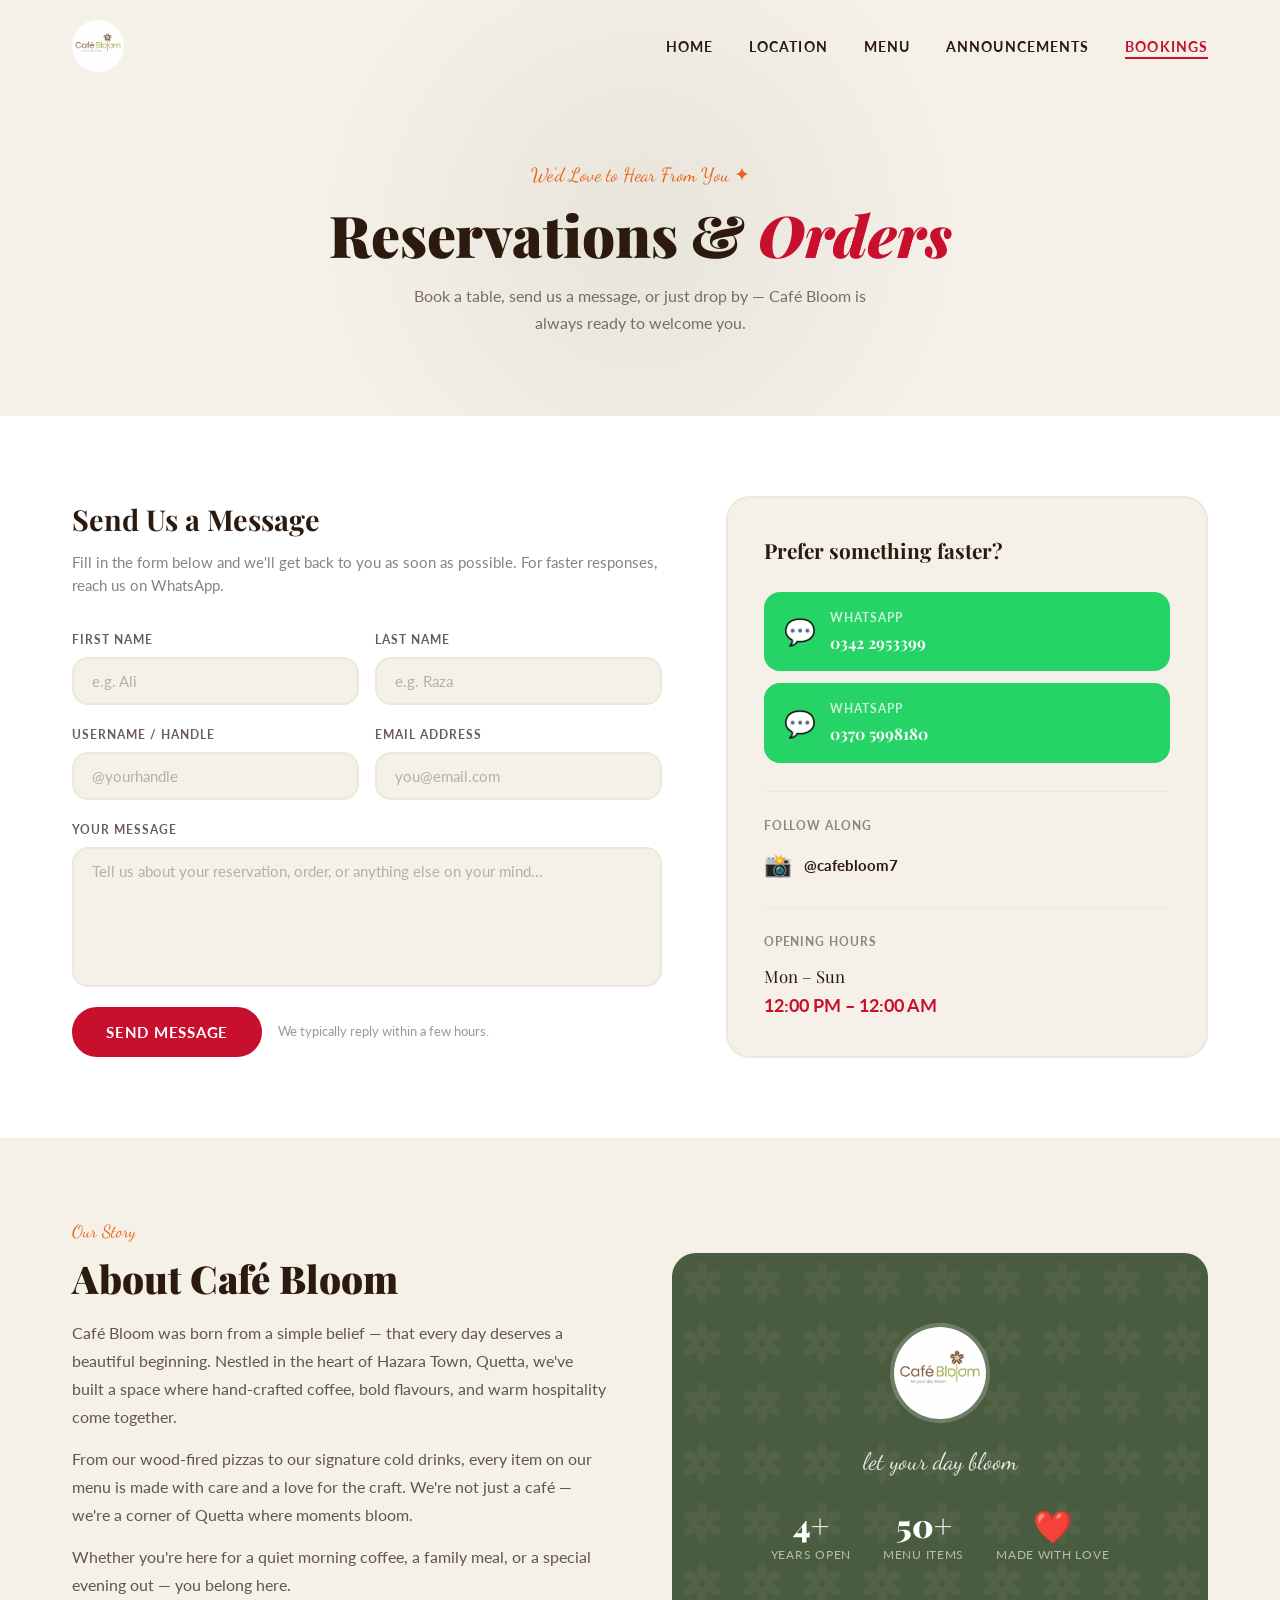
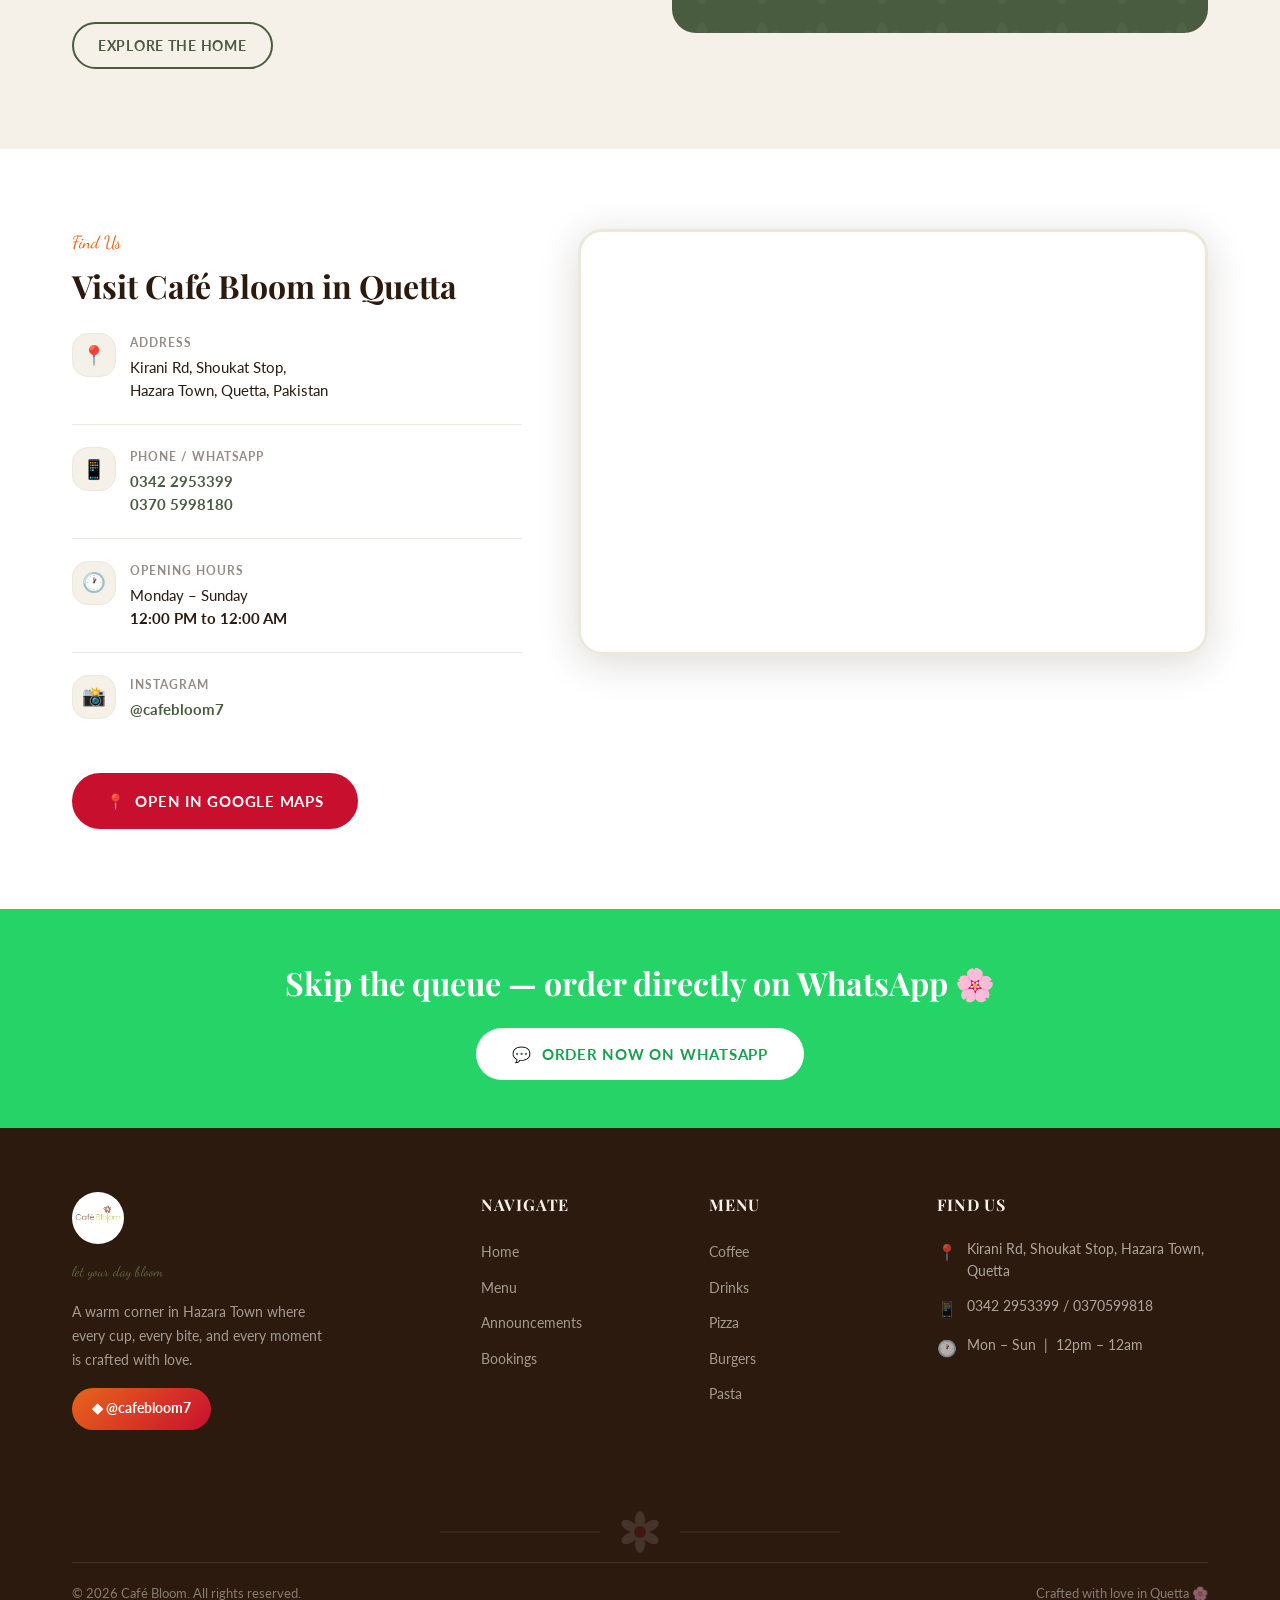
==== contact.html @ 90b42db0 "Personalize Hero SVG, text and add logo." ====
<!DOCTYPE html>
<html lang="en">
<head>
  <meta charset="UTF-8" />
  <meta name="viewport" content="width=device-width, initial-scale=1.0" />
  <title>Contact & Bookings — Café Bloom</title>
  <meta name="description" content="Reserve a table, place an order, or find us in Hazara Town, Quetta. Contact Café Bloom on WhatsApp or visit us on Kirani Road." />
  <link rel="preconnect" href="https://fonts.googleapis.com" />
  <link rel="preconnect" href="https://fonts.gstatic.com" crossorigin />
  <link href="https://fonts.googleapis.com/css2?family=Playfair+Display:ital,wght@0,400;0,600;0,700;0,900;1,400;1,600&family=Lato:wght@300;400;700&family=Dancing+Script:wght@500;600;700&display=swap" rel="stylesheet" />
  <link rel="stylesheet" href="assets/css/style.css" />
</head>
<body>

  <!-- ===== NAV ===== -->
  <nav class="nav nav--solid" role="navigation" aria-label="Main navigation">
    <div class="container">
      <div class="nav__inner">
        <a href="index.html" class="nav__logo" aria-label="Café Bloom Home">
          <img src="assets/images/logo.jpg" alt="Café Bloom logo" width="52" height="52" />
        </a>
        <ul class="nav__links" role="list">
          <li><a href="index.html">Home</a></li>
          <li><a href="contact.html#location">Location</a></li>
          <li><a href="menu.html">Menu</a></li>
          <li><a href="events.html">Announcements</a></li>
          <li><a href="contact.html" aria-current="page">Bookings</a></li>
        </ul>
        <button class="nav__hamburger" aria-label="Open mobile menu" aria-expanded="false">
          <span></span><span></span><span></span>
        </button>
      </div>
    </div>
  </nav>

  <!-- Mobile Nav -->
  <nav class="nav__mobile" aria-label="Mobile navigation">
    <a href="index.html">Home</a>
    <a href="contact.html#location">Location</a>
    <a href="menu.html">Menu</a>
    <a href="events.html">Announcements</a>
    <a href="contact.html" aria-current="page">Bookings</a>
  </nav>
  <div class="nav__overlay" role="presentation"></div>

  <main>

    <!-- ===== HERO ===== -->
    <section class="contact-hero" aria-label="Contact page hero">
      <div class="container">
        <div class="contact-hero__inner">
          <p class="contact-hero__tag">We'd Love to Hear From You ✦</p>
          <h1 class="contact-hero__title">
            Reservations &amp; <em>Orders</em>
          </h1>
          <p class="contact-hero__subtitle">
            Book a table, send us a message, or just drop by — Café Bloom is always ready to welcome you.
          </p>
        </div>
      </div>
    </section>

    <!-- ===== FORM + SIDE INFO ===== -->
    <section class="contact-body" aria-labelledby="form-heading">
      <div class="container">
        <div class="contact-body__grid">

          <!-- FORM BLOCK -->
          <div class="contact-form-block">
            <h2 class="contact-form-block__heading" id="form-heading">Send Us a Message</h2>
            <p class="contact-form-block__sub">Fill in the form below and we'll get back to you as soon as possible. For faster responses, reach us on WhatsApp.</p>

            <form class="contact-form" id="contactForm" novalidate>
              <div class="form-row">
                <div class="form-group">
                  <label for="firstName">First Name</label>
                  <input
                    type="text"
                    id="firstName"
                    name="firstName"
                    placeholder="e.g. Ali"
                    autocomplete="given-name"
                    required
                  />
                </div>
                <div class="form-group">
                  <label for="lastName">Last Name</label>
                  <input
                    type="text"
                    id="lastName"
                    name="lastName"
                    placeholder="e.g. Raza"
                    autocomplete="family-name"
                    required
                  />
                </div>
              </div>

              <div class="form-row">
                <div class="form-group">
                  <label for="username">Username / Handle</label>
                  <input
                    type="text"
                    id="username"
                    name="username"
                    placeholder="@yourhandle"
                    autocomplete="username"
                  />
                </div>
                <div class="form-group">
                  <label for="email">Email Address</label>
                  <input
                    type="email"
                    id="email"
                    name="email"
                    placeholder="you@email.com"
                    autocomplete="email"
                    required
                  />
                </div>
              </div>

              <div class="form-group">
                <label for="message">Your Message</label>
                <textarea
                  id="message"
                  name="message"
                  placeholder="Tell us about your reservation, order, or anything else on your mind..."
                  required
                ></textarea>
              </div>

              <div class="form-submit">
                <button type="submit" class="btn-primary" id="submitBtn">
                  Send Message
                </button>
                <p class="form-note">We typically reply within a few hours.</p>
              </div>

              <div class="form-success" id="formSuccess" role="alert">
                🌸 &nbsp;Thank you! Your message has been sent. We'll be in touch soon.
              </div>
            </form>
          </div>

          <!-- SIDE QUICK INFO -->
          <aside aria-label="Quick contact information">
            <div style="background: var(--color-cream); border-radius: var(--radius-lg); padding: 36px; border: 2px solid var(--color-cream-dark);">

              <h3 style="font-family: var(--font-display); font-size: 1.3rem; font-weight: 700; color: var(--color-brown); margin-bottom: 24px;">Prefer something faster?</h3>

              <a href="https://wa.me/923422953399"
                 target="_blank" rel="noopener"
                 style="display: flex; align-items: center; gap: 14px; background: #25D366; border-radius: var(--radius-md); padding: 16px 20px; margin-bottom: 12px; transition: var(--transition); text-decoration: none;">
                <span style="font-size: 1.6rem;">💬</span>
                <div>
                  <p style="font-weight: 700; font-size: 0.78rem; letter-spacing: 0.08em; text-transform: uppercase; color: rgba(255,255,255,0.75); margin-bottom: 2px;">WhatsApp</p>
                  <p style="font-family: var(--font-display); font-size: 1rem; font-weight: 700; color: #fff;">0342 2953399</p>
                </div>
              </a>

              <a href="https://wa.me/923705998180"
                 target="_blank" rel="noopener"
                 style="display: flex; align-items: center; gap: 14px; background: #25D366; border-radius: var(--radius-md); padding: 16px 20px; margin-bottom: 28px; transition: var(--transition); text-decoration: none;">
                <span style="font-size: 1.6rem;">💬</span>
                <div>
                  <p style="font-weight: 700; font-size: 0.78rem; letter-spacing: 0.08em; text-transform: uppercase; color: rgba(255,255,255,0.75); margin-bottom: 2px;">WhatsApp</p>
                  <p style="font-family: var(--font-display); font-size: 1rem; font-weight: 700; color: #fff;">0370 5998180</p>
                </div>
              </a>

              <div style="border-top: 1px solid var(--color-cream-dark); padding-top: 24px;">
                <p style="font-weight: 700; font-size: 0.75rem; letter-spacing: 0.08em; text-transform: uppercase; color: var(--color-brown); opacity: 0.5; margin-bottom: 12px;">Follow Along</p>
                <a href="https://www.instagram.com/cafebloom7" target="_blank" rel="noopener"
                   style="display: flex; align-items: center; gap: 12px; color: var(--color-brown); font-weight: 700; font-size: 0.95rem;">
                  <span style="font-size: 1.4rem;">📸</span>
                  @cafebloom7
                </a>
              </div>

              <div style="border-top: 1px solid var(--color-cream-dark); padding-top: 24px; margin-top: 24px;">
                <p style="font-weight: 700; font-size: 0.75rem; letter-spacing: 0.08em; text-transform: uppercase; color: var(--color-brown); opacity: 0.5; margin-bottom: 12px;">Opening Hours</p>
                <p style="font-family: var(--font-display); font-size: 1.05rem; color: var(--color-brown);">Mon – Sun</p>
                <p style="font-size: 1.1rem; font-weight: 700; color: var(--color-primary); margin-top: 2px;">12:00 PM – 12:00 AM</p>
              </div>

            </div>
          </aside>

        </div>
      </div>
    </section>

    <!-- ===== ABOUT SECTION ===== -->
    <section class="contact-about" aria-labelledby="about-heading">
      <div class="container">
        <div class="contact-about__inner">

          <div class="contact-about__text-block">
            <span class="contact-about__tag">Our Story</span>
            <h2 class="contact-about__title" id="about-heading">About Café Bloom</h2>
            <p class="contact-about__text">
              Café Bloom was born from a simple belief — that every day deserves a beautiful beginning. Nestled in the heart of Hazara Town, Quetta, we've built a space where hand-crafted coffee, bold flavours, and warm hospitality come together.
            </p>
            <p class="contact-about__text">
              From our wood-fired pizzas to our signature cold drinks, every item on our menu is made with care and a love for the craft. We're not just a café — we're a corner of Quetta where moments bloom.
            </p>
            <p class="contact-about__text">
              Whether you're here for a quiet morning coffee, a family meal, or a special evening out — you belong here.
            </p>
            <a href="index.html" class="btn-outline-green" style="margin-top: 8px;">Explore the Home</a>
          </div>

          <div class="contact-about__visual" aria-hidden="true">
            <img
              src="assets/images/logo.jpg"
              alt=""
              class="contact-about__visual-logo"
              loading="lazy"
            />
            <p class="contact-about__visual-tagline">let your day bloom</p>
            <div class="contact-about__stats">
              <div class="contact-about__stat">
                <p class="contact-about__stat-num">4+</p>
                <p class="contact-about__stat-label">Years Open</p>
              </div>
              <div class="contact-about__stat">
                <p class="contact-about__stat-num">50+</p>
                <p class="contact-about__stat-label">Menu Items</p>
              </div>
              <div class="contact-about__stat">
                <p class="contact-about__stat-num">❤️</p>
                <p class="contact-about__stat-label">Made With Love</p>
              </div>
            </div>
          </div>

        </div>
      </div>
    </section>

    <!-- ===== LOCATION SECTION ===== -->
    <section class="contact-location" id="location" aria-labelledby="location-heading">
      <div class="container">
        <div class="contact-location__inner">

          <div class="location-info">
            <span class="location-info__tag">Find Us</span>
            <h2 class="location-info__title" id="location-heading">Visit Café Bloom in Quetta</h2>

            <div class="location-detail">
              <div class="location-detail__icon" aria-hidden="true">📍</div>
              <div>
                <p class="location-detail__label">Address</p>
                <p class="location-detail__value">Kirani Rd, Shoukat Stop,<br />Hazara Town, Quetta, Pakistan</p>
              </div>
            </div>

            <div class="location-detail">
              <div class="location-detail__icon" aria-hidden="true">📱</div>
              <div>
                <p class="location-detail__label">Phone / WhatsApp</p>
                <p class="location-detail__value">
                  <a href="https://wa.me/923422953399">0342 2953399</a><br />
                  <a href="https://wa.me/923705998180">0370 5998180</a>
                </p>
              </div>
            </div>

            <div class="location-detail">
              <div class="location-detail__icon" aria-hidden="true">🕐</div>
              <div>
                <p class="location-detail__label">Opening Hours</p>
                <p class="location-detail__value">Monday – Sunday<br /><strong>12:00 PM to 12:00 AM</strong></p>
              </div>
            </div>

            <div class="location-detail">
              <div class="location-detail__icon" aria-hidden="true">📸</div>
              <div>
                <p class="location-detail__label">Instagram</p>
                <p class="location-detail__value">
                  <a href="https://www.instagram.com/cafebloom7" target="_blank" rel="noopener">@cafebloom7</a>
                </p>
              </div>
            </div>

            <a href="https://maps.app.goo.gl/Kwg6D73yTNgVVbVa8" target="_blank" rel="noopener" class="btn-primary" style="margin-top: 8px; width: fit-content;">
              📍 &nbsp;Open in Google Maps
            </a>
          </div>

          <!-- MAP EMBED -->
          <div class="location-map">
            <iframe
              src="https://www.google.com/maps/embed?pb=!1m18!1m12!1m3!1d3375.0!2d67.0!3d30.18!2m3!1f0!2f0!3f0!3m2!1i1024!2i768!4f13.1!3m3!1m2!1s0x0%3A0x0!2zMzDCsDEwJzQ4LjAiTiA2N8KwMDAnMDAuMCJF!5e0!3m2!1sen!2spk!4v1700000000000!5m2!1sen!2spk"
              width="100%"
              height="420"
              style="border:0;"
              allowfullscreen=""
              loading="lazy"
              referrerpolicy="no-referrer-when-downgrade"
              title="Café Bloom location on Google Maps"
            ></iframe>
          </div>

        </div>
      </div>
    </section>

    <!-- ===== WHATSAPP STRIP ===== -->
    <section class="whatsapp-strip" aria-label="Order on WhatsApp">
      <div class="container">
        <p class="whatsapp-strip__text">Skip the queue — order directly on WhatsApp 🌸</p>
        <a href="https://wa.me/923422953399" class="btn-whatsapp" target="_blank" rel="noopener">
          <span>💬</span> Order Now on WhatsApp
        </a>
      </div>
    </section>

  </main>

  <!-- ===== FOOTER ===== -->
  <footer class="footer" role="contentinfo">
    <div class="container">
      <div class="footer__inner">
        <div class="footer__brand">
          <img src="assets/images/logo.jpg" alt="Café Bloom logo" width="52" height="52" loading="lazy" />
          <p class="footer__tagline">let your day bloom</p>
          <p>A warm corner in Hazara Town where every cup, every bite, and every moment is crafted with love.</p>
          <a href="https://www.instagram.com/cafebloom7" class="footer__instagram" target="_blank" rel="noopener">&#9670; @cafebloom7</a>
        </div>
        <div class="footer__nav">
          <h3 class="footer__heading">Navigate</h3>
          <ul class="footer__links" role="list">
            <li><a href="index.html">Home</a></li>
            <li><a href="menu.html">Menu</a></li>
            <li><a href="events.html">Announcements</a></li>
            <li><a href="contact.html">Bookings</a></li>
          </ul>
        </div>
        <div class="footer__menu-links">
          <h3 class="footer__heading">Menu</h3>
          <ul class="footer__links" role="list">
            <li><a href="menu.html">Coffee</a></li>
            <li><a href="menu.html">Drinks</a></li>
            <li><a href="menu.html">Pizza</a></li>
            <li><a href="menu.html">Burgers</a></li>
            <li><a href="menu.html">Pasta</a></li>
          </ul>
        </div>
        <div class="footer__contact-info">
          <h3 class="footer__heading">Find Us</h3>
          <div class="footer__contact-item">
            <span class="footer__contact-icon">📍</span>
            <span>Kirani Rd, Shoukat Stop, Hazara Town, Quetta</span>
          </div>
          <div class="footer__contact-item">
            <span class="footer__contact-icon">📱</span>
            <span>0342 2953399 / 0370599818</span>
          </div>
          <div class="footer__contact-item">
            <span class="footer__contact-icon">🕐</span>
            <span>Mon – Sun &nbsp;|&nbsp; 12pm – 12am</span>
          </div>
        </div>
      </div>
      <div class="footer__floral" aria-hidden="true">
        <svg width="400" height="60" viewBox="0 0 400 60" fill="none" xmlns="http://www.w3.org/2000/svg">
          <line x1="0" y1="30" x2="160" y2="30" stroke="#F5F0E8" stroke-width="1"/>
          <g transform="translate(200, 30)">
            <ellipse cx="0" cy="-12" rx="5" ry="9" fill="#F5F0E8"/>
            <ellipse cx="0" cy="-12" rx="5" ry="9" fill="#F5F0E8" transform="rotate(60)"/>
            <ellipse cx="0" cy="-12" rx="5" ry="9" fill="#F5F0E8" transform="rotate(120)"/>
            <ellipse cx="0" cy="-12" rx="5" ry="9" fill="#F5F0E8" transform="rotate(180)"/>
            <ellipse cx="0" cy="-12" rx="5" ry="9" fill="#F5F0E8" transform="rotate(240)"/>
            <ellipse cx="0" cy="-12" rx="5" ry="9" fill="#F5F0E8" transform="rotate(300)"/>
            <circle cx="0" cy="0" r="6" fill="#C8102E"/>
          </g>
          <line x1="240" y1="30" x2="400" y2="30" stroke="#F5F0E8" stroke-width="1"/>
        </svg>
      </div>
      <div class="footer__bottom">
        <p class="footer__copyright">© 2026 Café Bloom. All rights reserved.</p>
        <p class="footer__copyright">Crafted with love in Quetta 🌸</p>
      </div>
    </div>
  </footer>

  <script src="assets/js/main.js" defer></script>

  <!-- ===== CONTACT FORM JS ===== -->
  <script defer>
  (function() {
    'use strict';

    const form = document.getElementById('contactForm');
    const successMsg = document.getElementById('formSuccess');
    const submitBtn = document.getElementById('submitBtn');

    if (!form) return;

    form.addEventListener('submit', (e) => {
      e.preventDefault();

      const firstName = form.firstName.value.trim();
      const email = form.email.value.trim();
      const message = form.message.value.trim();

      if (!firstName || !email || !message) {
        // Simple inline validation — highlight empty required fields
        [form.firstName, form.email, form.message].forEach(field => {
          if (!field.value.trim()) {
            field.style.borderColor = 'var(--color-primary)';
            field.addEventListener('input', () => {
              field.style.borderColor = '';
            }, { once: true });
          }
        });
        return;
      }

      // Simulate send — show success state
      submitBtn.textContent = 'Sending…';
      submitBtn.disabled = true;
      submitBtn.style.opacity = '0.7';

      setTimeout(() => {
        form.reset();
        successMsg.style.display = 'block';
        submitBtn.textContent = 'Send Message';
        submitBtn.disabled = false;
        submitBtn.style.opacity = '';
        successMsg.scrollIntoView({ behavior: 'smooth', block: 'nearest' });
      }, 1200);
    });
  })();
  </script>

</body>
</html>
---- assets/css/style.css ----
/* ===== GOOGLE FONTS ===== */
@import url('https://fonts.googleapis.com/css2?family=Playfair+Display:ital,wght@0,400;0,600;0,700;0,900;1,400;1,600&family=Lato:wght@300;400;700&family=Dancing+Script:wght@500;600;700&display=swap');

/* ===== CSS CUSTOM PROPERTIES ===== */
:root {
  --color-primary: #C8102E;
  --color-cream: #F5F0E8;
  --color-green: #4A5C3F;
  --color-orange: #E8651A;
  --color-brown: #2C1A0E;
  --color-white: #FFFFFF;
  --color-green-light: #7A9B5F;
  --color-cream-dark: #EDE8DC;

  --font-display: 'Playfair Display', Georgia, serif;
  --font-body: 'Lato', sans-serif;
  --font-accent: 'Dancing Script', cursive;

  --radius-sm: 8px;
  --radius-md: 16px;
  --radius-lg: 24px;
  --radius-pill: 999px;
  --spacing-section: 80px;
  --spacing-container: 1200px;

  --shadow-sm: 0 2px 8px rgba(44, 26, 14, 0.08);
  --shadow-md: 0 4px 20px rgba(44, 26, 14, 0.12);
  --shadow-lg: 0 8px 40px rgba(44, 26, 14, 0.16);
  --transition: all 0.3s ease;
}

/* ===== RESET & BASE ===== */
*, *::before, *::after {
  box-sizing: border-box;
  margin: 0;
  padding: 0;
}

html {
  scroll-behavior: smooth;
}

body {
  font-family: var(--font-body);
  color: var(--color-brown);
  background-color: var(--color-cream);
  line-height: 1.6;
  overflow-x: hidden;
}

img {
  max-width: 100%;
  display: block;
}

a {
  text-decoration: none;
  color: inherit;
  transition: var(--transition);
}

ul {
  list-style: none;
}

button {
  cursor: pointer;
  border: none;
  background: none;
  font-family: var(--font-body);
  transition: var(--transition);
}

/* ===== IMAGES ===== */
.img-bloom {
  height: auto;
  width: 25vw;
}

/* ===== CONTAINER ===== */
.container {
  max-width: var(--spacing-container);
  margin: 0 auto;
  padding: 0 32px;
}

/* ===== BUTTONS ===== */
.btn-primary {
  display: inline-flex;
  align-items: center;
  gap: 8px;
  background-color: var(--color-primary);
  color: var(--color-white);
  font-family: var(--font-body);
  font-weight: 700;
  font-size: 0.95rem;
  letter-spacing: 0.05em;
  text-transform: uppercase;
  padding: 14px 32px;
  border-radius: var(--radius-pill);
  border: 2px solid var(--color-primary);
  transition: var(--transition);
}

.btn-primary:hover {
  background-color: transparent;
  color: var(--color-primary);
  transform: translateY(-2px);
  box-shadow: var(--shadow-md);
}

.btn-secondary {
  display: inline-flex;
  align-items: center;
  gap: 8px;
  background-color: transparent;
  color: var(--color-brown);
  font-family: var(--font-body);
  font-weight: 700;
  font-size: 0.95rem;
  letter-spacing: 0.05em;
  text-transform: uppercase;
  padding: 14px 32px;
  border-radius: var(--radius-pill);
  border: 2px solid var(--color-brown);
  transition: var(--transition);
}

.btn-secondary:hover {
  background-color: var(--color-brown);
  color: var(--color-cream);
  transform: translateY(-2px);
  box-shadow: var(--shadow-md);
}

.btn-outline-green {
  display: inline-flex;
  align-items: center;
  gap: 8px;
  background-color: transparent;
  color: var(--color-green);
  font-family: var(--font-body);
  font-weight: 700;
  font-size: 0.9rem;
  letter-spacing: 0.05em;
  text-transform: uppercase;
  padding: 10px 24px;
  border-radius: var(--radius-pill);
  border: 2px solid var(--color-green);
  transition: var(--transition);
}

.btn-outline-green:hover {
  background-color: var(--color-green);
  color: var(--color-white);
  transform: translateY(-2px);
}

/* ===== SECTION DIVIDER ===== */
.section-divider {
  display: flex;
  align-items: center;
  justify-content: center;
  padding: 16px 0;
  gap: 16px;
  opacity: 0.4;
}

.section-divider::before,
.section-divider::after {
  content: '';
  flex: 1;
  height: 1px;
  background: var(--color-brown);
}

/* ===== NAV ===== */
.nav {
  position: fixed;
  top: 0;
  left: 0;
  right: 0;
  z-index: 1000;
  padding: 20px 0;
  transition: var(--transition);
}

.nav.nav--transparent {
  background: transparent;
}

.nav.nav--solid {
  background: var(--color-cream);
  box-shadow: var(--shadow-sm);
  padding: 14px 0;
}

.nav__inner {
  display: flex;
  align-items: center;
  justify-content: space-between;
}

.nav__logo {
  display: flex;
  align-items: center;
  gap: 10px;
}

.nav__logo img {
  height: 52px;
  width: auto;
  border-radius: 50%;
  object-fit: cover;
}

.nav__links {
  display: flex;
  align-items: center;
  gap: 36px;
}

.nav__links a {
  font-family: var(--font-body);
  font-weight: 700;
  font-size: 0.85rem;
  letter-spacing: 0.08em;
  text-transform: uppercase;
  color: var(--color-brown);
  position: relative;
  padding-bottom: 4px;
}

.nav__links a::after {
  content: '';
  position: absolute;
  bottom: 0;
  left: 0;
  width: 0;
  height: 2px;
  background: var(--color-primary);
  transition: var(--transition);
}

.nav__links a:hover::after,
.nav__links a[aria-current="page"]::after {
  width: 100%;
}

.nav__links a[aria-current="page"] {
  color: var(--color-primary);
}

.nav__hamburger {
  display: none;
  flex-direction: column;
  gap: 5px;
  width: 28px;
  cursor: pointer;
}

.nav__hamburger span {
  display: block;
  height: 2px;
  background: var(--color-brown);
  border-radius: 2px;
  transition: var(--transition);
}

/* ===== MOBILE NAV ===== */
.nav__mobile {
  display: none;
  position: fixed;
  top: 0;
  right: -100%;
  width: 280px;
  height: 100vh;
  background: var(--color-cream);
  z-index: 999;
  padding: 100px 40px 40px;
  box-shadow: var(--shadow-lg);
  transition: right 0.4s ease;
  flex-direction: column;
  gap: 32px;
}

.nav__mobile.open {
  right: 0;
}

.nav__mobile a {
  font-family: var(--font-display);
  font-size: 1.4rem;
  color: var(--color-brown);
  border-bottom: 1px solid var(--color-cream-dark);
  padding-bottom: 16px;
}

.nav__mobile a:hover {
  color: var(--color-primary);
}

.nav__overlay {
  display: none;
  position: fixed;
  inset: 0;
  background: rgba(44, 26, 14, 0.5);
  z-index: 998;
  opacity: 0;
  transition: opacity 0.3s ease;
}

.nav__overlay.open {
  opacity: 1;
}

/* ===== HERO ===== */
.hero {
  min-height: 100vh;
  background-color: var(--color-cream);
  display: flex;
  align-items: center;
  padding-top: 90px;
  position: relative;
  overflow: hidden;
}

.hero::before {
  content: '';
  position: absolute;
  top: -100px;
  right: -100px;
  width: 600px;
  height: 600px;
  border-radius: 50%;
  background: radial-gradient(circle, rgba(122, 155, 95, 0.12) 0%, transparent 70%);
  pointer-events: none;
}

.hero__inner {
  display: grid;
  grid-template-columns: 1fr 1fr;
  align-items: center;
  gap: 60px;
  padding: var(--spacing-section) 0;
}

.hero__label {
  font-family: var(--font-accent);
  font-size: 1.2rem;
  color: var(--color-green);
  margin-bottom: 12px;
  opacity: 0.85;
}

.hero__title {
  /* font-family: var(--font-display);
  font-size: clamp(3rem, 5vw, 5rem);
  font-weight: 100;
  line-height: 1.05;
  color: var(--color-brown); */
  text-align: center;
}

.hero__subtitle {
  font-family: var(--font-body);
  font-size: 1.05rem;
  color: var(--color-brown);
  opacity: 0.75;
  line-height: 1.7;
  margin-bottom: 36px;
  max-width: 440px;
}

.hero__ctas {
  display: flex;
  gap: 16px;
  flex-wrap: wrap;
}

.hero__illustration {
  position: relative;
  display: flex;
  align-items: center;
  justify-content: center;
}

.hero__illustration svg {
  width: 100%;
  max-width: 520px;
  height: auto;
  filter: drop-shadow(0 20px 40px rgba(44, 26, 14, 0.1));
  animation: float 6s ease-in-out infinite;
}

@keyframes float {
  0%, 100% { transform: translateY(0px); }
  50% { transform: translateY(-16px); }
}

/* ===== CATEGORIES SECTION ===== */
.categories {
  padding: var(--spacing-section) 0;
  background: var(--color-white);
}

.section-header {
  text-align: center;
  margin-bottom: 52px;
}

.section-tag {
  display: inline-block;
  font-family: var(--font-accent);
  font-size: 1.1rem;
  color: var(--color-orange);
  margin-bottom: 8px;
}

.section-title {
  font-family: var(--font-display);
  font-size: clamp(1.8rem, 3vw, 2.6rem);
  font-weight: 700;
  color: var(--color-brown);
  line-height: 1.2;
}

.categories__grid {
  display: grid;
  grid-template-columns: repeat(3, 1fr);
  gap: 28px;
}

.category-card {
  background: var(--color-cream);
  border-radius: var(--radius-lg);
  padding: 36px 28px;
  text-align: center;
  border: 2px solid transparent;
  transition: var(--transition);
  cursor: pointer;
  position: relative;
  overflow: hidden;
}

.category-card::before {
  content: '';
  position: absolute;
  inset: 0;
  background: var(--color-green);
  opacity: 0;
  transition: var(--transition);
  border-radius: var(--radius-lg);
}

.category-card:hover {
  transform: translateY(-8px);
  box-shadow: var(--shadow-lg);
  border-color: var(--color-green);
}

.category-card:hover::before {
  opacity: 1;
}

.category-card:hover .category-card__title,
.category-card:hover .category-card__desc {
  color: var(--color-white);
}

.category-card > * {
  position: relative;
  z-index: 1;
}

.category-card__image {
  width: 100%;
  aspect-ratio: 4/3;
  background-color: var(--color-cream-dark);
  border-radius: var(--radius-md);
  margin-bottom: 20px;
  display: flex;
  align-items: center;
  justify-content: center;
  font-size: 3.5rem;
  transition: var(--transition);
}

.category-card__title {
  font-family: var(--font-display);
  font-size: 1.4rem;
  font-weight: 700;
  color: var(--color-brown);
  margin-bottom: 8px;
  transition: var(--transition);
}

.category-card__desc {
  font-family: var(--font-body);
  font-size: 0.9rem;
  color: var(--color-brown);
  opacity: 0.7;
  line-height: 1.5;
  transition: var(--transition);
}

/* ===== FEATURED SECTION ===== */
.featured {
  padding: var(--spacing-section) 0;
  background: var(--color-cream);
}

.featured__inner {
  display: grid;
  grid-template-columns: 1fr 2fr;
  gap: 60px;
  align-items: start;
}

.featured__left {
  position: sticky;
  top: 100px;
}

.featured__eyebrow {
  font-family: var(--font-accent);
  font-size: 1.1rem;
  color: var(--color-orange);
  margin-bottom: 12px;
}

.featured__title {
  font-family: var(--font-display);
  font-size: clamp(2rem, 3vw, 2.8rem);
  font-weight: 900;
  color: var(--color-brown);
  line-height: 1.15;
  margin-bottom: 20px;
}

.featured__subtitle {
  font-size: 0.95rem;
  color: var(--color-brown);
  opacity: 0.65;
  margin-bottom: 32px;
  line-height: 1.6;
}

.featured__cards {
  display: flex;
  flex-direction: column;
  gap: 20px;
}

.featured-card {
  background: var(--color-white);
  border-radius: var(--radius-md);
  overflow: hidden;
  display: grid;
  grid-template-columns: 120px 1fr;
  box-shadow: var(--shadow-sm);
  transition: var(--transition);
}

.featured-card:hover {
  transform: translateX(6px);
  box-shadow: var(--shadow-md);
}

.featured-card__image {
  background-color: var(--color-cream-dark);
  min-height: 120px;
  display: flex;
  align-items: center;
  justify-content: center;
  font-size: 2.5rem;
}

.featured-card__body {
  padding: 20px 24px;
}

.featured-card__badge {
  display: inline-block;
  background: var(--color-orange);
  color: var(--color-white);
  font-size: 0.7rem;
  font-weight: 700;
  letter-spacing: 0.08em;
  text-transform: uppercase;
  padding: 3px 10px;
  border-radius: var(--radius-pill);
  margin-bottom: 8px;
}

.featured-card__name {
  font-family: var(--font-display);
  font-size: 1.1rem;
  font-weight: 700;
  color: var(--color-brown);
  margin-bottom: 6px;
}

.featured-card__desc {
  font-size: 0.85rem;
  color: var(--color-brown);
  opacity: 0.65;
  margin-bottom: 10px;
}

.featured-card__price {
  font-family: var(--font-display);
  font-size: 1.15rem;
  font-weight: 700;
  color: var(--color-primary);
}

/* ===== ANNOUNCEMENTS SECTION ===== */
.announcements {
  padding: var(--spacing-section) 0;
  background: var(--color-green);
  position: relative;
  overflow: hidden;
}

.announcements::before {
  content: '';
  position: absolute;
  top: -80px;
  left: -80px;
  width: 400px;
  height: 400px;
  border-radius: 50%;
  background: rgba(255,255,255,0.04);
  pointer-events: none;
}

.announcements .section-title {
  color: var(--color-white);
}

.announcements .section-tag {
  color: rgba(255,255,255,0.65);
}

.announcements__grid {
  display: grid;
  grid-template-columns: repeat(2, 1fr);
  gap: 24px;
}

.announcement-card {
  background: rgba(255, 255, 255, 0.07);
  border: 1px solid rgba(255, 255, 255, 0.12);
  border-radius: var(--radius-lg);
  padding: 32px;
  transition: var(--transition);
  backdrop-filter: blur(4px);
}

.announcement-card:hover {
  background: rgba(255, 255, 255, 0.12);
  transform: translateY(-4px);
  box-shadow: 0 8px 32px rgba(0,0,0,0.2);
}

.announcement-card__badge {
  display: inline-block;
  background: var(--color-primary);
  color: var(--color-white);
  font-size: 0.7rem;
  font-weight: 700;
  letter-spacing: 0.1em;
  text-transform: uppercase;
  padding: 4px 12px;
  border-radius: var(--radius-pill);
  margin-bottom: 16px;
}

.announcement-card__title {
  font-family: var(--font-display);
  font-size: 1.25rem;
  font-weight: 700;
  color: var(--color-white);
  margin-bottom: 10px;
}

.announcement-card__text {
  font-size: 0.9rem;
  color: rgba(255, 255, 255, 0.72);
  line-height: 1.6;
  margin-bottom: 20px;
}

.btn-outline-white {
  display: inline-flex;
  align-items: center;
  gap: 8px;
  background: transparent;
  color: var(--color-white);
  font-weight: 700;
  font-size: 0.82rem;
  letter-spacing: 0.08em;
  text-transform: uppercase;
  padding: 9px 22px;
  border-radius: var(--radius-pill);
  border: 2px solid rgba(255,255,255,0.4);
  transition: var(--transition);
}

.btn-outline-white:hover {
  background: var(--color-white);
  color: var(--color-green);
  border-color: var(--color-white);
}

/* ===== TESTIMONIALS SECTION ===== */
.testimonials {
  padding: var(--spacing-section) 0;
  background: var(--color-cream);
}

.testimonials__carousel {
  position: relative;
  overflow: hidden;
}

.testimonials__track {
  display: flex;
  transition: transform 0.5s cubic-bezier(0.4, 0, 0.2, 1);
}

.testimonial-slide {
  min-width: 100%;
  padding: 0 80px;
  display: flex;
  justify-content: center;
}

.testimonial-card {
  background: var(--color-white);
  border-radius: var(--radius-lg);
  padding: 48px 52px;
  max-width: 760px;
  width: 100%;
  text-align: center;
  box-shadow: var(--shadow-md);
  position: relative;
}

.testimonial-card::before {
  content: '"';
  position: absolute;
  top: -20px;
  left: 40px;
  font-family: var(--font-display);
  font-size: 8rem;
  color: var(--color-primary);
  opacity: 0.12;
  line-height: 1;
}

.testimonial-card__avatar {
  width: 72px;
  height: 72px;
  border-radius: 50%;
  background: var(--color-green);
  margin: 0 auto 16px;
  display: flex;
  align-items: center;
  justify-content: center;
  font-family: var(--font-display);
  font-size: 1.6rem;
  font-weight: 700;
  color: var(--color-white);
  border: 3px solid var(--color-cream-dark);
}

.testimonial-card__name {
  font-family: var(--font-display);
  font-size: 1.1rem;
  font-weight: 700;
  color: var(--color-brown);
  margin-bottom: 6px;
}

.testimonial-card__stars {
  color: #F4C542;
  font-size: 1.1rem;
  margin-bottom: 16px;
  letter-spacing: 2px;
}

.testimonial-card__text {
  font-family: var(--font-display);
  font-style: italic;
  font-size: 1.05rem;
  color: var(--color-brown);
  opacity: 0.8;
  line-height: 1.7;
}

.testimonials__controls {
  display: flex;
  align-items: center;
  justify-content: center;
  gap: 20px;
  margin-top: 36px;
}

.testimonials__btn {
  width: 48px;
  height: 48px;
  border-radius: 50%;
  border: 2px solid var(--color-brown);
  background: transparent;
  color: var(--color-brown);
  font-size: 1.2rem;
  display: flex;
  align-items: center;
  justify-content: center;
  cursor: pointer;
  transition: var(--transition);
}

.testimonials__btn:hover {
  background: var(--color-brown);
  color: var(--color-cream);
}

.testimonials__dots {
  display: flex;
  gap: 8px;
}

.testimonials__dot {
  width: 8px;
  height: 8px;
  border-radius: 50%;
  background: var(--color-brown);
  opacity: 0.25;
  cursor: pointer;
  transition: var(--transition);
  border: none;
}

.testimonials__dot.active {
  opacity: 1;
  background: var(--color-primary);
  width: 24px;
  border-radius: var(--radius-pill);
}

/* ===== FOOTER ===== */
.footer {
  background: var(--color-brown);
  color: var(--color-cream);
  padding: 64px 0 0;
  position: relative;
  overflow: hidden;
}

.footer__inner {
  display: grid;
  grid-template-columns: 2fr 1fr 1fr 1.5fr;
  gap: 48px;
  padding-bottom: 48px;
}

.footer__brand img {
  height: 52px;
  width: auto;
  border-radius: 50%;
  object-fit: cover;
  margin-bottom: 16px;
  filter: brightness(1.1);
}

.footer__tagline {
  font-family: var(--font-accent);
  font-size: 1.2rem;
  color: var(--color-green-light);
  margin-bottom: 16px;
}

.footer__brand p {
  font-size: 0.88rem;
  opacity: 0.6;
  line-height: 1.7;
  max-width: 260px;
}

.footer__heading {
  font-family: var(--font-display);
  font-size: 1rem;
  font-weight: 700;
  color: var(--color-cream);
  margin-bottom: 20px;
  letter-spacing: 0.05em;
  text-transform: uppercase;
}

.footer__links {
  display: flex;
  flex-direction: column;
  gap: 10px;
}

.footer__links a {
  font-size: 0.88rem;
  color: rgba(245, 240, 232, 0.6);
  transition: var(--transition);
}

.footer__links a:hover {
  color: var(--color-cream);
  padding-left: 4px;
}

.footer__contact-item {
  display: flex;
  align-items: flex-start;
  gap: 10px;
  margin-bottom: 12px;
  font-size: 0.88rem;
  color: rgba(245, 240, 232, 0.65);
}

.footer__contact-icon {
  font-size: 1rem;
  flex-shrink: 0;
  margin-top: 1px;
}

.footer__instagram {
  display: inline-flex;
  align-items: center;
  gap: 8px;
  background: linear-gradient(135deg, #E8651A, #C8102E);
  color: white;
  font-weight: 700;
  font-size: 0.85rem;
  padding: 10px 20px;
  border-radius: var(--radius-pill);
  margin-top: 16px;
  transition: var(--transition);
}

.footer__instagram:hover {
  transform: translateY(-2px);
  box-shadow: 0 4px 16px rgba(200, 16, 46, 0.4);
}

.footer__floral {
  display: flex;
  justify-content: center;
  padding: 24px 0 0;
  opacity: 0.12;
}

.footer__bottom {
  border-top: 1px solid rgba(245, 240, 232, 0.12);
  padding: 20px 0;
  display: flex;
  align-items: center;
  justify-content: space-between;
}

.footer__copyright {
  font-size: 0.82rem;
  opacity: 0.45;
}

/* ===== MEDIA QUERIES ===== */
@media (max-width: 1024px) {
  .hero__inner {
    gap: 40px;
  }

  .featured__inner {
    grid-template-columns: 1fr;
  }

  .featured__left {
    position: static;
  }

  .footer__inner {
    grid-template-columns: 1fr 1fr;
    gap: 36px;
  }
}

@media (max-width: 768px) {
  :root {
    --spacing-section: 56px;
  }

  .nav__links {
    display: none;
  }

  .nav__hamburger {
    display: flex;
  }

  .nav__mobile {
    display: flex;
  }

  .hero__inner {
    grid-template-columns: 1fr;
    text-align: center;
  }

  .hero__illustration {
    order: -1;
  }

  .hero__illustration svg {
    max-width: 280px;
  }

  .hero__subtitle {
    margin: 0 auto 32px;
  }

  .hero__ctas {
    justify-content: center;
  }

  .categories__grid {
    grid-template-columns: 1fr;
  }

  .announcements__grid {
    grid-template-columns: 1fr;
  }

  .testimonial-slide {
    padding: 0 20px;
  }

  .testimonial-card {
    padding: 36px 28px;
  }

  .footer__inner {
    grid-template-columns: 1fr;
  }

  .footer__bottom {
    flex-direction: column;
    gap: 8px;
    text-align: center;
  }
}


/* ===================================================
   MENU PAGE STYLES
   =================================================== */

/* ===== MENU HERO ===== */
.menu-hero {
  padding: 160px 0 80px;
  background-color: var(--color-green);
  position: relative;
  overflow: hidden;
  text-align: center;
}

.menu-hero::before {
  content: '';
  position: absolute;
  inset: 0;
  background-image:
    radial-gradient(circle at 20% 50%, rgba(255,255,255,0.04) 0%, transparent 50%),
    radial-gradient(circle at 80% 20%, rgba(255,255,255,0.06) 0%, transparent 40%);
  pointer-events: none;
}

/* Subtle petal pattern overlay */
.menu-hero::after {
  content: '';
  position: absolute;
  inset: 0;
  background-image: url("data:image/svg+xml,%3Csvg width='60' height='60' viewBox='0 0 60 60' xmlns='http://www.w3.org/2000/svg'%3E%3Cellipse cx='30' cy='18' rx='5' ry='9' fill='%23ffffff' opacity='0.03'/%3E%3Cellipse cx='30' cy='18' rx='5' ry='9' fill='%23ffffff' opacity='0.03' transform='rotate(60 30 30)'/%3E%3Cellipse cx='30' cy='18' rx='5' ry='9' fill='%23ffffff' opacity='0.03' transform='rotate(120 30 30)'/%3E%3Cellipse cx='30' cy='18' rx='5' ry='9' fill='%23ffffff' opacity='0.03' transform='rotate(180 30 30)'/%3E%3Cellipse cx='30' cy='18' rx='5' ry='9' fill='%23ffffff' opacity='0.03' transform='rotate(240 30 30)'/%3E%3Cellipse cx='30' cy='18' rx='5' ry='9' fill='%23ffffff' opacity='0.03' transform='rotate(300 30 30)'/%3E%3C/svg%3E");
  background-size: 60px 60px;
  pointer-events: none;
}

.menu-hero__inner {
  position: relative;
  z-index: 1;
}

.menu-hero__tag {
  display: inline-block;
  font-family: var(--font-accent);
  font-size: 1.2rem;
  color: rgba(255,255,255,0.65);
  margin-bottom: 12px;
}

.menu-hero__title {
  font-family: var(--font-display);
  font-size: clamp(2.4rem, 5vw, 4rem);
  font-weight: 900;
  color: var(--color-white);
  line-height: 1.1;
  margin-bottom: 16px;
}

.menu-hero__title em {
  font-style: italic;
  color: #A8C97F;
}

.menu-hero__subtitle {
  font-size: 1rem;
  color: rgba(255,255,255,0.6);
  max-width: 500px;
  margin: 0 auto;
  line-height: 1.7;
}

/* ===== MENU TABS ===== */
.menu-tabs-bar {
  background: var(--color-white);
  position: sticky;
  top: 80px;
  z-index: 90;
  border-bottom: 1px solid var(--color-cream-dark);
  box-shadow: 0 2px 12px rgba(44, 26, 14, 0.06);
}

.menu-tabs-bar__inner {
  display: flex;
  gap: 0;
  overflow-x: auto;
  scrollbar-width: none;
}

.menu-tabs-bar__inner::-webkit-scrollbar {
  display: none;
}

.menu-tab-btn {
  flex-shrink: 0;
  font-family: var(--font-body);
  font-weight: 700;
  font-size: 0.88rem;
  letter-spacing: 0.08em;
  text-transform: uppercase;
  color: var(--color-brown);
  opacity: 0.5;
  padding: 20px 36px;
  border: none;
  background: transparent;
  cursor: pointer;
  border-bottom: 3px solid transparent;
  transition: var(--transition);
  position: relative;
}

.menu-tab-btn:hover {
  opacity: 0.8;
  color: var(--color-primary);
}

.menu-tab-btn.active {
  opacity: 1;
  color: var(--color-primary);
  border-bottom-color: var(--color-primary);
}

/* ===== MENU BODY ===== */
.menu-body {
  padding: var(--spacing-section) 0;
  background: var(--color-cream);
}

.menu-tab-panel {
  display: none;
}

.menu-tab-panel.active {
  display: block;
}

/* ===== MENU SECTION BLOCK ===== */
.menu-section {
  margin-bottom: 60px;
}

.menu-section:last-child {
  margin-bottom: 0;
}

.menu-section__header {
  display: flex;
  align-items: center;
  gap: 20px;
  margin-bottom: 28px;
  padding-bottom: 16px;
  border-bottom: 2px solid var(--color-cream-dark);
}

.menu-section__icon {
  width: 52px;
  height: 52px;
  background: var(--color-green);
  border-radius: var(--radius-md);
  display: flex;
  align-items: center;
  justify-content: center;
  font-size: 1.5rem;
  flex-shrink: 0;
}

.menu-section__label {
  font-family: var(--font-display);
  font-size: 1.6rem;
  font-weight: 700;
  color: var(--color-brown);
}

.menu-section__sublabel {
  font-family: var(--font-accent);
  font-size: 1rem;
  color: var(--color-green);
  display: block;
  margin-top: 2px;
}

/* ===== MENU ITEM CARDS ===== */
.menu-items-grid {
  display: grid;
  grid-template-columns: repeat(auto-fill, minmax(320px, 1fr));
  gap: 20px;
}

.menu-item-card {
  background: var(--color-white);
  border-radius: var(--radius-md);
  overflow: hidden;
  display: flex;
  align-items: stretch;
  box-shadow: var(--shadow-sm);
  transition: var(--transition);
  border: 1px solid transparent;
}

.menu-item-card:hover {
  transform: translateY(-4px);
  box-shadow: var(--shadow-md);
  border-color: var(--color-cream-dark);
}

.menu-item-card__thumb {
  width: 100px;
  min-height: 100px;
  background-color: var(--color-cream-dark);
  display: flex;
  align-items: center;
  justify-content: center;
  font-size: 2rem;
  flex-shrink: 0;
}

.menu-item-card__body {
  padding: 16px 20px;
  flex: 1;
  display: flex;
  flex-direction: column;
  justify-content: center;
}

.menu-item-card__name {
  font-family: var(--font-display);
  font-size: 1rem;
  font-weight: 700;
  color: var(--color-brown);
  margin-bottom: 4px;
  line-height: 1.3;
}

.menu-item-card__desc {
  font-size: 0.8rem;
  color: var(--color-brown);
  opacity: 0.55;
  line-height: 1.5;
  margin-bottom: 10px;
}

.menu-item-card__price {
  font-family: var(--font-display);
  font-weight: 700;
  font-size: 1rem;
  color: var(--color-primary);
}

/* Pizza size table */
.pizza-sizes-table {
  width: 100%;
  border-collapse: collapse;
  margin-top: 20px;
  background: var(--color-white);
  border-radius: var(--radius-md);
  overflow: hidden;
  box-shadow: var(--shadow-sm);
}

.pizza-sizes-table thead {
  background: var(--color-green);
}

.pizza-sizes-table th {
  font-family: var(--font-body);
  font-weight: 700;
  font-size: 0.78rem;
  letter-spacing: 0.08em;
  text-transform: uppercase;
  color: var(--color-white);
  padding: 14px 20px;
  text-align: left;
}

.pizza-sizes-table td {
  font-size: 0.88rem;
  color: var(--color-brown);
  padding: 12px 20px;
  border-bottom: 1px solid var(--color-cream-dark);
}

.pizza-sizes-table tbody tr:last-child td {
  border-bottom: none;
}

.pizza-sizes-table tbody tr:hover {
  background: var(--color-cream);
}

.pizza-sizes-table td:last-child {
  font-weight: 700;
  color: var(--color-primary);
}

.pizza-size-badge {
  display: inline-flex;
  align-items: center;
  justify-content: center;
  width: 28px;
  height: 28px;
  border-radius: 50%;
  background: var(--color-cream-dark);
  font-size: 0.75rem;
  font-weight: 700;
  color: var(--color-green);
  margin-right: 6px;
}

/* ===== SAUCE / EXTRA row style ===== */
.menu-items-row {
  display: flex;
  flex-wrap: wrap;
  gap: 12px;
  margin-top: 4px;
}

.sauce-chip {
  display: inline-flex;
  align-items: center;
  gap: 10px;
  background: var(--color-white);
  border: 1px solid var(--color-cream-dark);
  border-radius: var(--radius-pill);
  padding: 8px 18px;
  font-size: 0.85rem;
  color: var(--color-brown);
  box-shadow: var(--shadow-sm);
  transition: var(--transition);
}

.sauce-chip:hover {
  border-color: var(--color-green);
  background: var(--color-cream);
}

.sauce-chip__price {
  font-weight: 700;
  color: var(--color-primary);
}

/* ===== MENU PAGE RESPONSIVE ===== */
@media (max-width: 768px) {
  .menu-tabs-bar {
    top: 70px;
  }

  .menu-tab-btn {
    padding: 16px 20px;
    font-size: 0.8rem;
  }

  .menu-items-grid {
    grid-template-columns: 1fr;
  }

  .pizza-sizes-table th,
  .pizza-sizes-table td {
    padding: 10px 14px;
    font-size: 0.82rem;
  }
}


/* ===================================================
   CONTACT PAGE STYLES
   =================================================== */

/* ===== CONTACT HERO ===== */
.contact-hero {
  padding: 160px 0 80px;
  background: var(--color-cream);
  position: relative;
  overflow: hidden;
  text-align: center;
}

.contact-hero::before {
  content: '';
  position: absolute;
  top: -120px;
  left: 50%;
  transform: translateX(-50%);
  width: 700px;
  height: 700px;
  border-radius: 50%;
  background: radial-gradient(circle, rgba(74, 92, 63, 0.08) 0%, transparent 65%);
  pointer-events: none;
}

.contact-hero__inner {
  position: relative;
  z-index: 1;
}

.contact-hero__tag {
  display: inline-block;
  font-family: var(--font-accent);
  font-size: 1.2rem;
  color: var(--color-orange);
  margin-bottom: 12px;
}

.contact-hero__title {
  font-family: var(--font-display);
  font-size: clamp(2.2rem, 4.5vw, 3.6rem);
  font-weight: 900;
  color: var(--color-brown);
  line-height: 1.1;
  margin-bottom: 16px;
}

.contact-hero__title em {
  font-style: italic;
  color: var(--color-primary);
}

.contact-hero__subtitle {
  font-size: 1rem;
  color: var(--color-brown);
  opacity: 0.6;
  max-width: 480px;
  margin: 0 auto;
  line-height: 1.7;
}

/* ===== CONTACT BODY ===== */
.contact-body {
  padding: var(--spacing-section) 0;
  background: var(--color-white);
}

.contact-body__grid {
  display: grid;
  grid-template-columns: 1.1fr 0.9fr;
  gap: 64px;
  align-items: start;
}

/* ===== FORM ===== */
.contact-form-block__heading {
  font-family: var(--font-display);
  font-size: 1.8rem;
  font-weight: 700;
  color: var(--color-brown);
  margin-bottom: 8px;
}

.contact-form-block__sub {
  font-size: 0.92rem;
  color: var(--color-brown);
  opacity: 0.55;
  margin-bottom: 32px;
  line-height: 1.6;
}

.contact-form {
  display: flex;
  flex-direction: column;
  gap: 20px;
}

.form-row {
  display: grid;
  grid-template-columns: 1fr 1fr;
  gap: 16px;
}

.form-group {
  display: flex;
  flex-direction: column;
  gap: 7px;
}

.form-group label {
  font-family: var(--font-body);
  font-weight: 700;
  font-size: 0.78rem;
  letter-spacing: 0.08em;
  text-transform: uppercase;
  color: var(--color-brown);
  opacity: 0.7;
}

.form-group input,
.form-group textarea {
  font-family: var(--font-body);
  font-size: 0.95rem;
  color: var(--color-brown);
  background: var(--color-cream);
  border: 2px solid var(--color-cream-dark);
  border-radius: var(--radius-md);
  padding: 13px 18px;
  outline: none;
  transition: var(--transition);
  resize: none;
  width: 100%;
}

.form-group input::placeholder,
.form-group textarea::placeholder {
  color: var(--color-brown);
  opacity: 0.3;
}

.form-group input:focus,
.form-group textarea:focus {
  border-color: var(--color-green);
  background: var(--color-white);
  box-shadow: 0 0 0 4px rgba(74, 92, 63, 0.08);
}

.form-group textarea {
  min-height: 140px;
}

.form-submit {
  display: flex;
  align-items: center;
  gap: 16px;
  flex-wrap: wrap;
}

.form-note {
  font-size: 0.8rem;
  color: var(--color-brown);
  opacity: 0.45;
}

/* Form success state */
.form-success {
  display: none;
  background: rgba(74, 92, 63, 0.08);
  border: 2px solid var(--color-green);
  border-radius: var(--radius-md);
  padding: 20px 24px;
  font-family: var(--font-display);
  font-size: 1rem;
  color: var(--color-green);
  font-style: italic;
  text-align: center;
  margin-top: 8px;
}

/* ===== ABOUT BLOCK ===== */
.contact-about {
  padding: var(--spacing-section) 0;
  background: var(--color-cream);
}

.contact-about__inner {
  display: grid;
  grid-template-columns: 1fr 1fr;
  gap: 64px;
  align-items: center;
}

.contact-about__tag {
  font-family: var(--font-accent);
  font-size: 1.1rem;
  color: var(--color-orange);
  display: block;
  margin-bottom: 10px;
}

.contact-about__title {
  font-family: var(--font-display);
  font-size: clamp(1.8rem, 3vw, 2.6rem);
  font-weight: 900;
  color: var(--color-brown);
  line-height: 1.15;
  margin-bottom: 20px;
}

.contact-about__text {
  font-size: 0.97rem;
  color: var(--color-brown);
  opacity: 0.72;
  line-height: 1.8;
  margin-bottom: 14px;
}

.contact-about__visual {
  background: var(--color-green);
  border-radius: var(--radius-lg);
  min-height: 380px;
  display: flex;
  flex-direction: column;
  align-items: center;
  justify-content: center;
  gap: 20px;
  position: relative;
  overflow: hidden;
}

.contact-about__visual::before {
  content: '';
  position: absolute;
  inset: 0;
  background-image: url("data:image/svg+xml,%3Csvg width='60' height='60' viewBox='0 0 60 60' xmlns='http://www.w3.org/2000/svg'%3E%3Cellipse cx='30' cy='18' rx='5' ry='9' fill='%23ffffff' opacity='0.04'/%3E%3Cellipse cx='30' cy='18' rx='5' ry='9' fill='%23ffffff' opacity='0.04' transform='rotate(60 30 30)'/%3E%3Cellipse cx='30' cy='18' rx='5' ry='9' fill='%23ffffff' opacity='0.04' transform='rotate(120 30 30)'/%3E%3Cellipse cx='30' cy='18' rx='5' ry='9' fill='%23ffffff' opacity='0.04' transform='rotate(180 30 30)'/%3E%3Cellipse cx='30' cy='18' rx='5' ry='9' fill='%23ffffff' opacity='0.04' transform='rotate(240 30 30)'/%3E%3Cellipse cx='30' cy='18' rx='5' ry='9' fill='%23ffffff' opacity='0.04' transform='rotate(300 30 30)'/%3E%3C/svg%3E");
  background-size: 60px 60px;
  pointer-events: none;
}

.contact-about__visual-logo {
  width: 100px;
  height: 100px;
  border-radius: 50%;
  object-fit: cover;
  border: 4px solid rgba(255,255,255,0.2);
  position: relative;
  z-index: 1;
}

.contact-about__visual-tagline {
  font-family: var(--font-accent);
  font-size: 1.5rem;
  color: rgba(255,255,255,0.85);
  position: relative;
  z-index: 1;
}

.contact-about__stats {
  display: flex;
  gap: 32px;
  position: relative;
  z-index: 1;
  margin-top: 8px;
}

.contact-about__stat {
  text-align: center;
}

.contact-about__stat-num {
  font-family: var(--font-display);
  font-size: 2rem;
  font-weight: 900;
  color: var(--color-white);
  line-height: 1;
}

.contact-about__stat-label {
  font-size: 0.75rem;
  color: rgba(255,255,255,0.6);
  letter-spacing: 0.06em;
  text-transform: uppercase;
  margin-top: 4px;
}

/* ===== LOCATION SECTION ===== */
.contact-location {
  padding: var(--spacing-section) 0;
  background: var(--color-white);
  scroll-margin-top: 90px;
}

.contact-location__inner {
  display: grid;
  grid-template-columns: 1fr 1.4fr;
  gap: 56px;
  align-items: start;
}

.location-info__tag {
  font-family: var(--font-accent);
  font-size: 1.1rem;
  color: var(--color-orange);
  display: block;
  margin-bottom: 10px;
}

.location-info__title {
  font-family: var(--font-display);
  font-size: clamp(1.6rem, 2.5vw, 2.2rem);
  font-weight: 700;
  color: var(--color-brown);
  margin-bottom: 28px;
  line-height: 1.2;
}

.location-detail {
  display: flex;
  align-items: flex-start;
  gap: 14px;
  margin-bottom: 22px;
  padding-bottom: 22px;
  border-bottom: 1px solid var(--color-cream-dark);
}

.location-detail:last-of-type {
  border-bottom: none;
}

.location-detail__icon {
  width: 44px;
  height: 44px;
  background: var(--color-cream);
  border-radius: var(--radius-md);
  display: flex;
  align-items: center;
  justify-content: center;
  font-size: 1.2rem;
  flex-shrink: 0;
  border: 1px solid var(--color-cream-dark);
}

.location-detail__label {
  font-weight: 700;
  font-size: 0.75rem;
  letter-spacing: 0.08em;
  text-transform: uppercase;
  color: var(--color-brown);
  opacity: 0.5;
  margin-bottom: 4px;
}

.location-detail__value {
  font-size: 0.95rem;
  color: var(--color-brown);
  line-height: 1.5;
}

.location-detail__value a {
  color: var(--color-green);
  font-weight: 700;
}

.location-detail__value a:hover {
  color: var(--color-primary);
}

.location-map {
  border-radius: var(--radius-lg);
  overflow: hidden;
  box-shadow: var(--shadow-lg);
  border: 3px solid var(--color-cream-dark);
  line-height: 0;
}

.location-map iframe {
  width: 100%;
  height: 420px;
  border: none;
  display: block;
}

/* ===== WHATSAPP STRIP ===== */
.whatsapp-strip {
  background: #25D366;
  padding: 48px 0;
  text-align: center;
}

.whatsapp-strip__text {
  font-family: var(--font-display);
  font-size: clamp(1.4rem, 3vw, 2rem);
  font-weight: 700;
  color: var(--color-white);
  margin-bottom: 20px;
}

.btn-whatsapp {
  display: inline-flex;
  align-items: center;
  gap: 10px;
  background: var(--color-white);
  color: #1a9e4f;
  font-weight: 700;
  font-size: 0.95rem;
  letter-spacing: 0.05em;
  text-transform: uppercase;
  padding: 14px 36px;
  border-radius: var(--radius-pill);
  transition: var(--transition);
}

.btn-whatsapp:hover {
  transform: translateY(-3px);
  box-shadow: 0 8px 24px rgba(0,0,0,0.15);
}

/* ===== CONTACT RESPONSIVE ===== */
@media (max-width: 1024px) {
  .contact-body__grid {
    grid-template-columns: 1fr;
    gap: 48px;
  }

  .contact-about__inner {
    grid-template-columns: 1fr;
  }

  .contact-about__visual {
    min-height: 280px;
  }

  .contact-location__inner {
    grid-template-columns: 1fr;
  }
}

@media (max-width: 768px) {
  .form-row {
    grid-template-columns: 1fr;
  }

  .contact-about__stats {
    gap: 20px;
  }
}
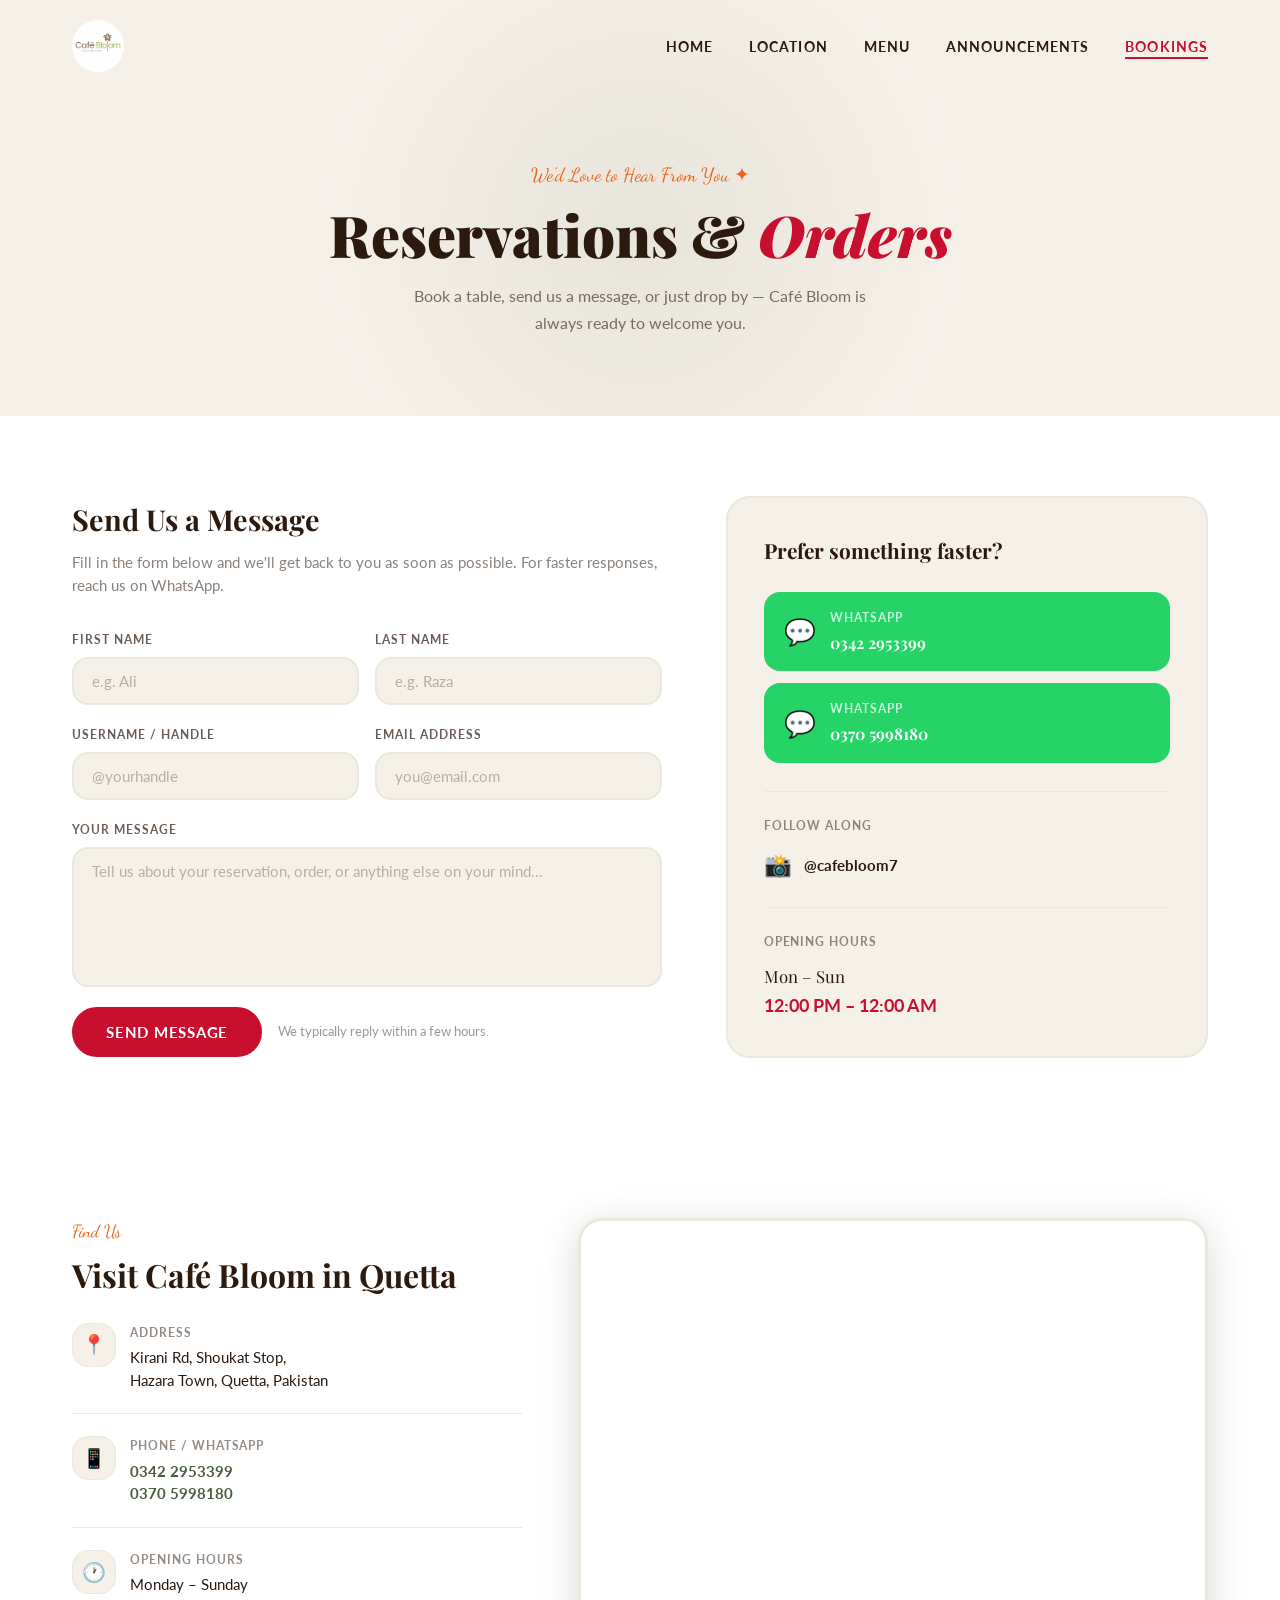
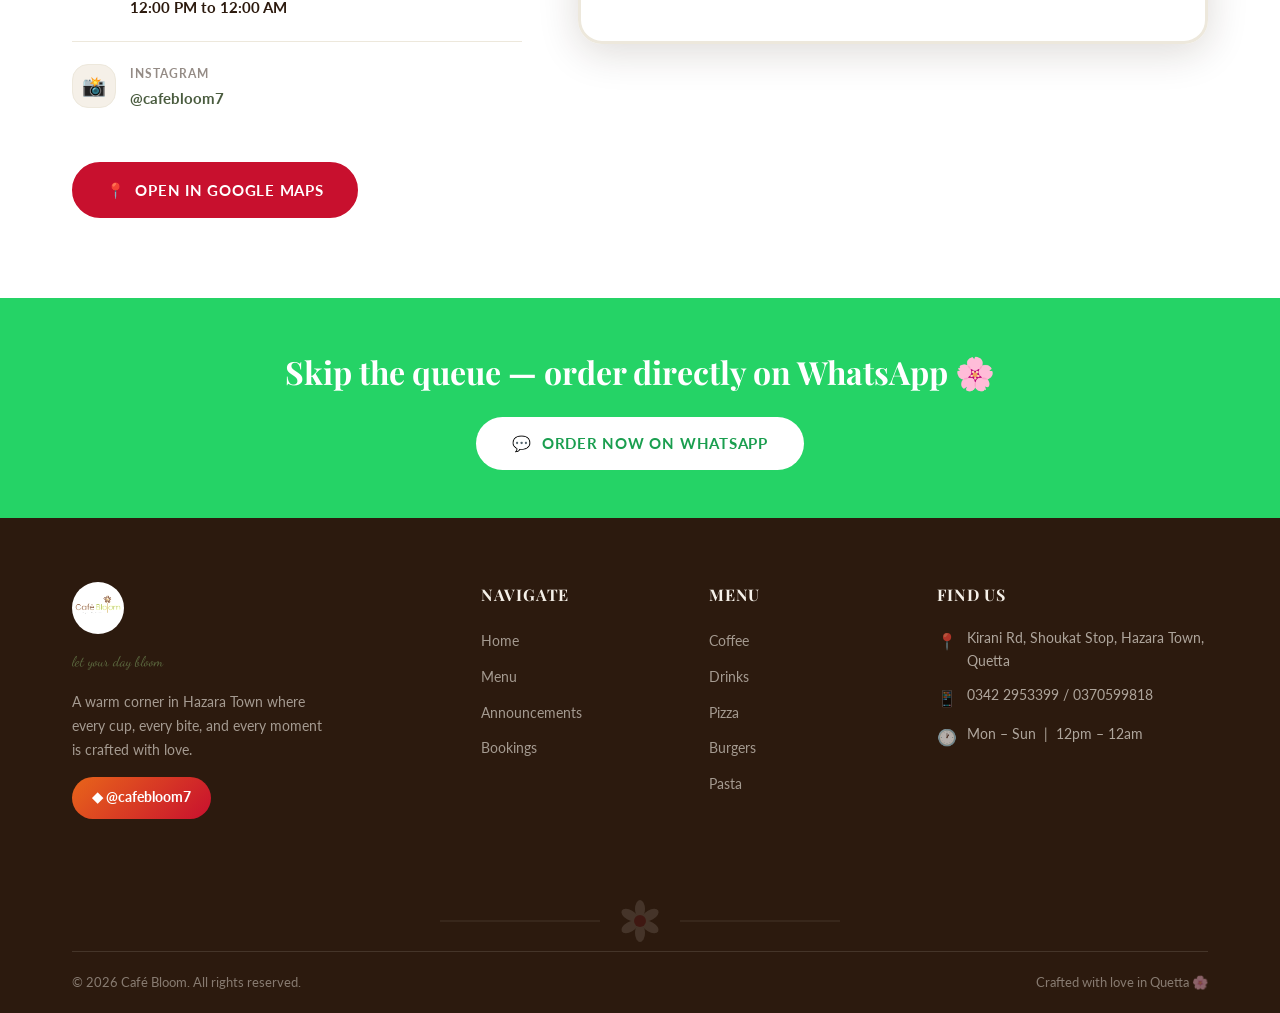
==== commit bdc4b7fa: "Move about section to home page" ====
--- a/contact.html
+++ b/contact.html
@@ -191,54 +191,6 @@
       </div>
     </section>
 
-    <!-- ===== ABOUT SECTION ===== -->
-    <section class="contact-about" aria-labelledby="about-heading">
-      <div class="container">
-        <div class="contact-about__inner">
-
-          <div class="contact-about__text-block">
-            <span class="contact-about__tag">Our Story</span>
-            <h2 class="contact-about__title" id="about-heading">About Café Bloom</h2>
-            <p class="contact-about__text">
-              Café Bloom was born from a simple belief — that every day deserves a beautiful beginning. Nestled in the heart of Hazara Town, Quetta, we've built a space where hand-crafted coffee, bold flavours, and warm hospitality come together.
-            </p>
-            <p class="contact-about__text">
-              From our wood-fired pizzas to our signature cold drinks, every item on our menu is made with care and a love for the craft. We're not just a café — we're a corner of Quetta where moments bloom.
-            </p>
-            <p class="contact-about__text">
-              Whether you're here for a quiet morning coffee, a family meal, or a special evening out — you belong here.
-            </p>
-            <a href="index.html" class="btn-outline-green" style="margin-top: 8px;">Explore the Home</a>
-          </div>
-
-          <div class="contact-about__visual" aria-hidden="true">
-            <img
-              src="assets/images/logo.jpg"
-              alt=""
-              class="contact-about__visual-logo"
-              loading="lazy"
-            />
-            <p class="contact-about__visual-tagline">let your day bloom</p>
-            <div class="contact-about__stats">
-              <div class="contact-about__stat">
-                <p class="contact-about__stat-num">4+</p>
-                <p class="contact-about__stat-label">Years Open</p>
-              </div>
-              <div class="contact-about__stat">
-                <p class="contact-about__stat-num">50+</p>
-                <p class="contact-about__stat-label">Menu Items</p>
-              </div>
-              <div class="contact-about__stat">
-                <p class="contact-about__stat-num">❤️</p>
-                <p class="contact-about__stat-label">Made With Love</p>
-              </div>
-            </div>
-          </div>
-
-        </div>
-      </div>
-    </section>
-
     <!-- ===== LOCATION SECTION ===== -->
     <section class="contact-location" id="location" aria-labelledby="location-heading">
       <div class="container">
--- a/assets/css/style.css
+++ b/assets/css/style.css
@@ -1863,3 +1863,377 @@
     gap: 20px;
   }
 }
+
+
+/* ===================================================
+   EVENTS PAGE STYLES
+   =================================================== */
+
+/* ===== EVENTS HERO ===== */
+.events-hero {
+  padding: 160px 0 100px;
+  background: var(--color-brown);
+  position: relative;
+  overflow: hidden;
+  text-align: center;
+}
+
+.events-hero::before {
+  content: '';
+  position: absolute;
+  inset: 0;
+  background-image:
+    radial-gradient(circle at 15% 50%, rgba(200, 16, 46, 0.15) 0%, transparent 50%),
+    radial-gradient(circle at 85% 30%, rgba(74, 92, 63, 0.2) 0%, transparent 45%);
+  pointer-events: none;
+}
+
+.events-hero::after {
+  content: '';
+  position: absolute;
+  inset: 0;
+  background-image: url("data:image/svg+xml,%3Csvg width='80' height='80' viewBox='0 0 80 80' xmlns='http://www.w3.org/2000/svg'%3E%3Cellipse cx='40' cy='22' rx='6' ry='11' fill='%23ffffff' opacity='0.025'/%3E%3Cellipse cx='40' cy='22' rx='6' ry='11' fill='%23ffffff' opacity='0.025' transform='rotate(60 40 40)'/%3E%3Cellipse cx='40' cy='22' rx='6' ry='11' fill='%23ffffff' opacity='0.025' transform='rotate(120 40 40)'/%3E%3Cellipse cx='40' cy='22' rx='6' ry='11' fill='%23ffffff' opacity='0.025' transform='rotate(180 40 40)'/%3E%3Cellipse cx='40' cy='22' rx='6' ry='11' fill='%23ffffff' opacity='0.025' transform='rotate(240 40 40)'/%3E%3Cellipse cx='40' cy='22' rx='6' ry='11' fill='%23ffffff' opacity='0.025' transform='rotate(300 40 40)'/%3E%3C/svg%3E");
+  background-size: 80px 80px;
+  pointer-events: none;
+}
+
+.events-hero__inner {
+  position: relative;
+  z-index: 1;
+}
+
+.events-hero__tag {
+  display: inline-block;
+  font-family: var(--font-accent);
+  font-size: 1.2rem;
+  color: var(--color-green-light);
+  margin-bottom: 16px;
+}
+
+.events-hero__title {
+  font-family: var(--font-display);
+  font-size: clamp(2.2rem, 5vw, 4rem);
+  font-weight: 900;
+  color: var(--color-white);
+  line-height: 1.1;
+  margin-bottom: 20px;
+}
+
+.events-hero__title em {
+  font-style: italic;
+  color: var(--color-primary);
+}
+
+.events-hero__subtitle {
+  font-size: 1rem;
+  color: rgba(245, 240, 232, 0.6);
+  max-width: 500px;
+  margin: 0 auto 36px;
+  line-height: 1.7;
+}
+
+.events-hero__pills {
+  display: flex;
+  gap: 10px;
+  justify-content: center;
+  flex-wrap: wrap;
+}
+
+.events-hero__pill {
+  display: inline-flex;
+  align-items: center;
+  gap: 6px;
+  background: rgba(255,255,255,0.08);
+  border: 1px solid rgba(255,255,255,0.15);
+  border-radius: var(--radius-pill);
+  padding: 8px 18px;
+  font-size: 0.82rem;
+  font-weight: 700;
+  letter-spacing: 0.06em;
+  text-transform: uppercase;
+  color: rgba(255,255,255,0.75);
+  backdrop-filter: blur(4px);
+}
+
+/* ===== EVENTS GRID ===== */
+.events-grid-section {
+  padding: var(--spacing-section) 0;
+  background: var(--color-cream);
+}
+
+.events-grid {
+  display: grid;
+  grid-template-columns: repeat(2, 1fr);
+  gap: 28px;
+}
+
+/* ===== EVENT CARD ===== */
+.event-card {
+  background: var(--color-white);
+  border-radius: var(--radius-lg);
+  overflow: hidden;
+  box-shadow: var(--shadow-sm);
+  border: 2px solid transparent;
+  transition: var(--transition);
+  display: flex;
+  flex-direction: column;
+}
+
+.event-card:hover {
+  transform: translateY(-6px);
+  box-shadow: var(--shadow-lg);
+  border-color: var(--color-cream-dark);
+}
+
+.event-card__image {
+  width: 100%;
+  aspect-ratio: 16 / 8;
+  display: flex;
+  align-items: center;
+  justify-content: center;
+  position: relative;
+  overflow: hidden;
+}
+
+/* Each card gets a distinct background colour */
+.event-card--menu .event-card__image   { background: linear-gradient(135deg, #4A5C3F, #7A9B5F); }
+.event-card--update .event-card__image { background: linear-gradient(135deg, #2C1A0E, #5C3D25); }
+.event-card--event .event-card__image  { background: linear-gradient(135deg, #C8102E, #E8651A); }
+.event-card--promo .event-card__image  { background: linear-gradient(135deg, #E8651A, #F5A623); }
+
+.event-card__image-icon {
+  font-size: 3.5rem;
+  filter: drop-shadow(0 4px 12px rgba(0,0,0,0.25));
+  position: relative;
+  z-index: 1;
+}
+
+/* Subtle floral overlay on image */
+.event-card__image::before {
+  content: '';
+  position: absolute;
+  inset: 0;
+  background-image: url("data:image/svg+xml,%3Csvg width='60' height='60' viewBox='0 0 60 60' xmlns='http://www.w3.org/2000/svg'%3E%3Cellipse cx='30' cy='18' rx='5' ry='9' fill='%23ffffff' opacity='0.05'/%3E%3Cellipse cx='30' cy='18' rx='5' ry='9' fill='%23ffffff' opacity='0.05' transform='rotate(60 30 30)'/%3E%3Cellipse cx='30' cy='18' rx='5' ry='9' fill='%23ffffff' opacity='0.05' transform='rotate(120 30 30)'/%3E%3Cellipse cx='30' cy='18' rx='5' ry='9' fill='%23ffffff' opacity='0.05' transform='rotate(180 30 30)'/%3E%3Cellipse cx='30' cy='18' rx='5' ry='9' fill='%23ffffff' opacity='0.05' transform='rotate(240 30 30)'/%3E%3Cellipse cx='30' cy='18' rx='5' ry='9' fill='%23ffffff' opacity='0.05' transform='rotate(300 30 30)'/%3E%3C/svg%3E");
+  background-size: 60px 60px;
+}
+
+.event-card__body {
+  padding: 28px 32px 32px;
+  flex: 1;
+  display: flex;
+  flex-direction: column;
+}
+
+.event-card__meta {
+  display: flex;
+  align-items: center;
+  gap: 10px;
+  margin-bottom: 14px;
+}
+
+.event-card__badge {
+  display: inline-block;
+  font-size: 0.68rem;
+  font-weight: 700;
+  letter-spacing: 0.1em;
+  text-transform: uppercase;
+  padding: 4px 12px;
+  border-radius: var(--radius-pill);
+  color: var(--color-white);
+}
+
+.event-card--menu  .event-card__badge { background: var(--color-green); }
+.event-card--update .event-card__badge { background: var(--color-brown); }
+.event-card--event .event-card__badge  { background: var(--color-primary); }
+.event-card--promo .event-card__badge  { background: var(--color-orange); }
+
+.event-card__date {
+  font-size: 0.78rem;
+  color: var(--color-brown);
+  opacity: 0.45;
+  font-weight: 700;
+  letter-spacing: 0.04em;
+}
+
+.event-card__title {
+  font-family: var(--font-display);
+  font-size: 1.35rem;
+  font-weight: 700;
+  color: var(--color-brown);
+  margin-bottom: 12px;
+  line-height: 1.25;
+}
+
+.event-card__text {
+  font-size: 0.9rem;
+  color: var(--color-brown);
+  opacity: 0.65;
+  line-height: 1.7;
+  margin-bottom: 24px;
+  flex: 1;
+}
+
+/* ===== EVENT MODAL ===== */
+.event-modal-overlay {
+  display: none;
+  position: fixed;
+  inset: 0;
+  background: rgba(44, 26, 14, 0.6);
+  z-index: 2000;
+  align-items: center;
+  justify-content: center;
+  padding: 20px;
+  backdrop-filter: blur(4px);
+  opacity: 0;
+  transition: opacity 0.3s ease;
+}
+
+.event-modal-overlay.open {
+  display: flex;
+  opacity: 1;
+}
+
+.event-modal {
+  background: var(--color-white);
+  border-radius: var(--radius-lg);
+  max-width: 560px;
+  width: 100%;
+  overflow: hidden;
+  box-shadow: var(--shadow-lg);
+  transform: translateY(20px);
+  transition: transform 0.3s ease;
+  max-height: 90vh;
+  overflow-y: auto;
+}
+
+.event-modal-overlay.open .event-modal {
+  transform: translateY(0);
+}
+
+.event-modal__image {
+  width: 100%;
+  aspect-ratio: 16 / 7;
+  display: flex;
+  align-items: center;
+  justify-content: center;
+  font-size: 4rem;
+  position: relative;
+}
+
+.event-modal__body {
+  padding: 32px 36px 36px;
+}
+
+.event-modal__meta {
+  display: flex;
+  align-items: center;
+  gap: 10px;
+  margin-bottom: 14px;
+}
+
+.event-modal__title {
+  font-family: var(--font-display);
+  font-size: 1.6rem;
+  font-weight: 700;
+  color: var(--color-brown);
+  margin-bottom: 16px;
+  line-height: 1.2;
+}
+
+.event-modal__text {
+  font-size: 0.93rem;
+  color: var(--color-brown);
+  opacity: 0.7;
+  line-height: 1.8;
+  margin-bottom: 24px;
+}
+
+.event-modal__actions {
+  display: flex;
+  align-items: center;
+  gap: 14px;
+}
+
+.event-modal__close {
+  position: absolute;
+  top: 16px;
+  right: 16px;
+  width: 36px;
+  height: 36px;
+  border-radius: 50%;
+  background: rgba(44, 26, 14, 0.5);
+  color: white;
+  font-size: 1.1rem;
+  display: flex;
+  align-items: center;
+  justify-content: center;
+  cursor: pointer;
+  border: none;
+  transition: var(--transition);
+  z-index: 1;
+}
+
+.event-modal__close:hover {
+  background: var(--color-primary);
+}
+
+.event-modal__image-wrap {
+  position: relative;
+}
+
+/* ===== INSTAGRAM STRIP ===== */
+.events-ig-strip {
+  background: var(--color-green);
+  padding: 56px 0;
+  text-align: center;
+}
+
+.events-ig-strip__tag {
+  font-family: var(--font-accent);
+  font-size: 1.1rem;
+  color: rgba(255,255,255,0.6);
+  margin-bottom: 10px;
+  display: block;
+}
+
+.events-ig-strip__title {
+  font-family: var(--font-display);
+  font-size: clamp(1.5rem, 3vw, 2.2rem);
+  font-weight: 700;
+  color: var(--color-white);
+  margin-bottom: 24px;
+}
+
+.btn-ig {
+  display: inline-flex;
+  align-items: center;
+  gap: 10px;
+  background: linear-gradient(135deg, #E8651A, #C8102E);
+  color: white;
+  font-weight: 700;
+  font-size: 0.95rem;
+  letter-spacing: 0.04em;
+  padding: 14px 36px;
+  border-radius: var(--radius-pill);
+  transition: var(--transition);
+}
+
+.btn-ig:hover {
+  transform: translateY(-3px);
+  box-shadow: 0 8px 28px rgba(200, 16, 46, 0.4);
+}
+
+/* ===== EVENTS RESPONSIVE ===== */
+@media (max-width: 768px) {
+  .events-grid {
+    grid-template-columns: 1fr;
+  }
+
+  .event-card__body {
+    padding: 22px 22px 26px;
+  }
+
+  .event-modal__body {
+    padding: 24px 24px 28px;
+  }
+}
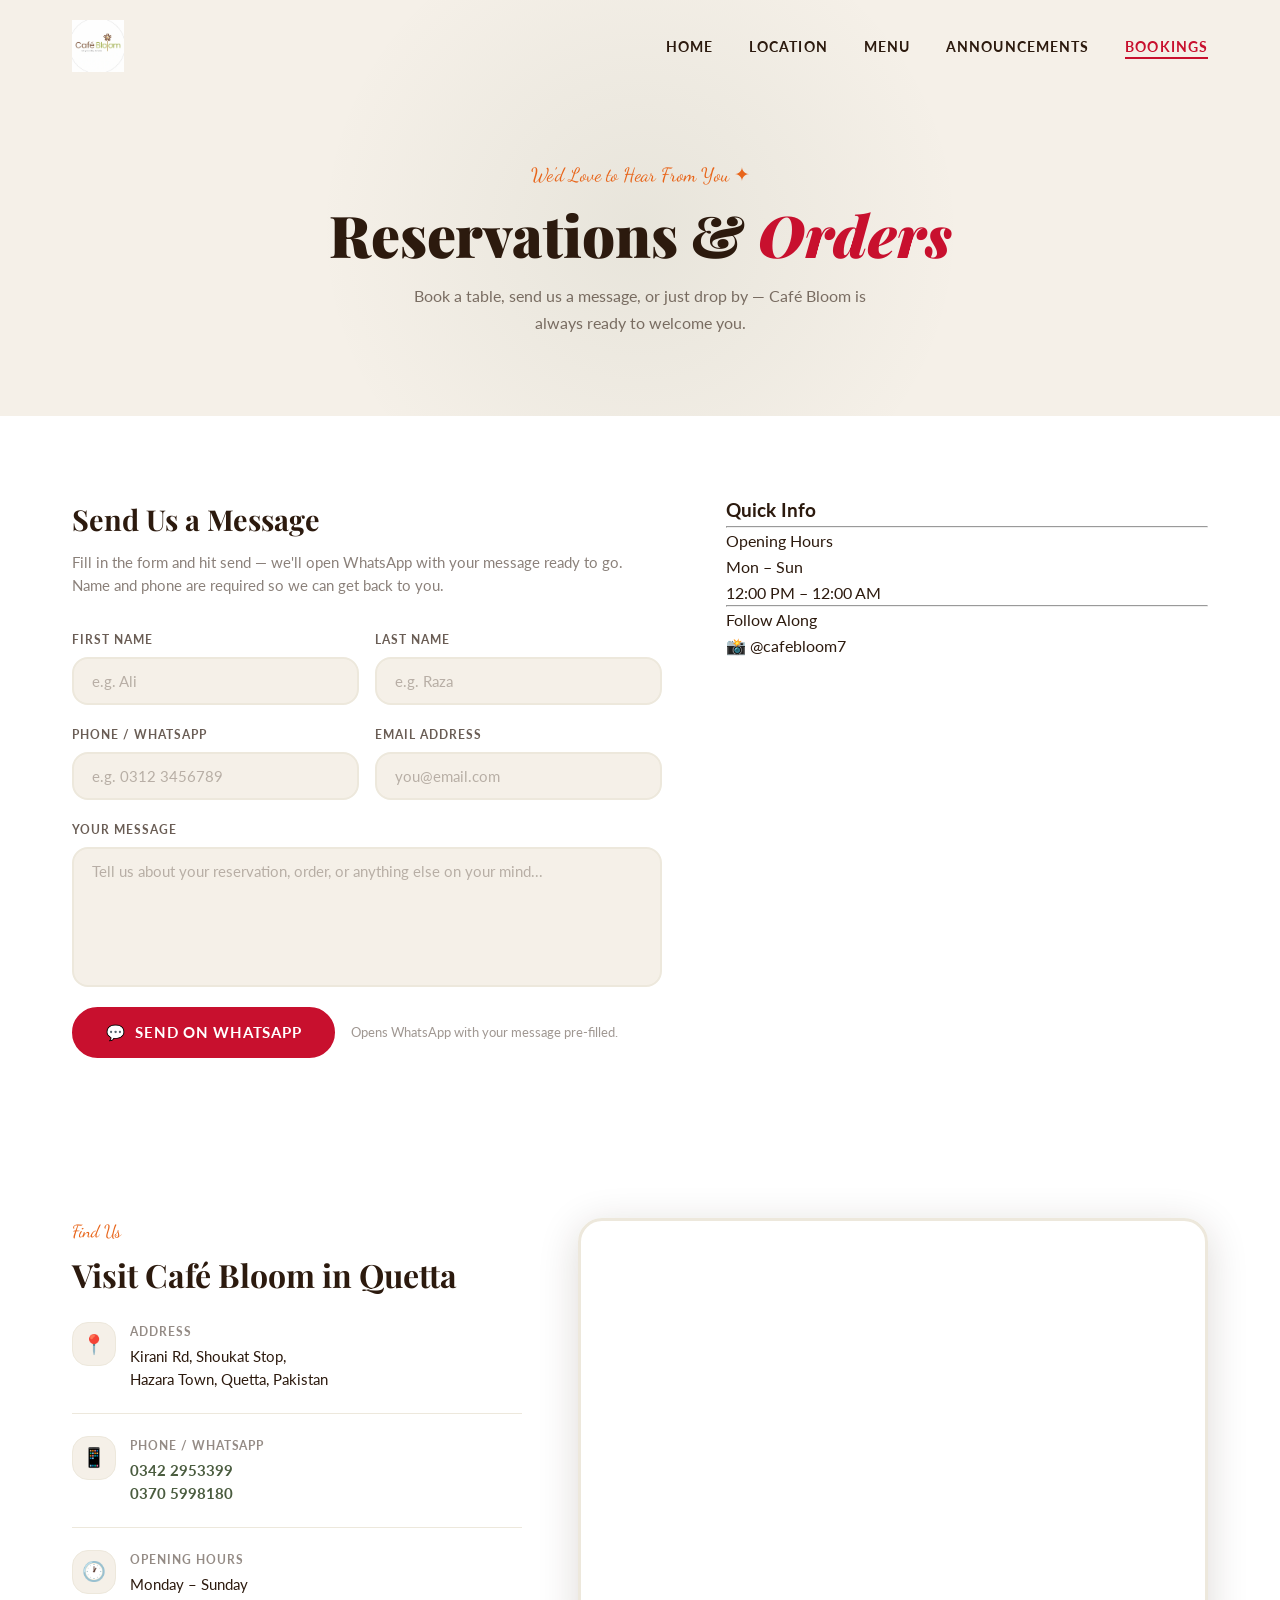
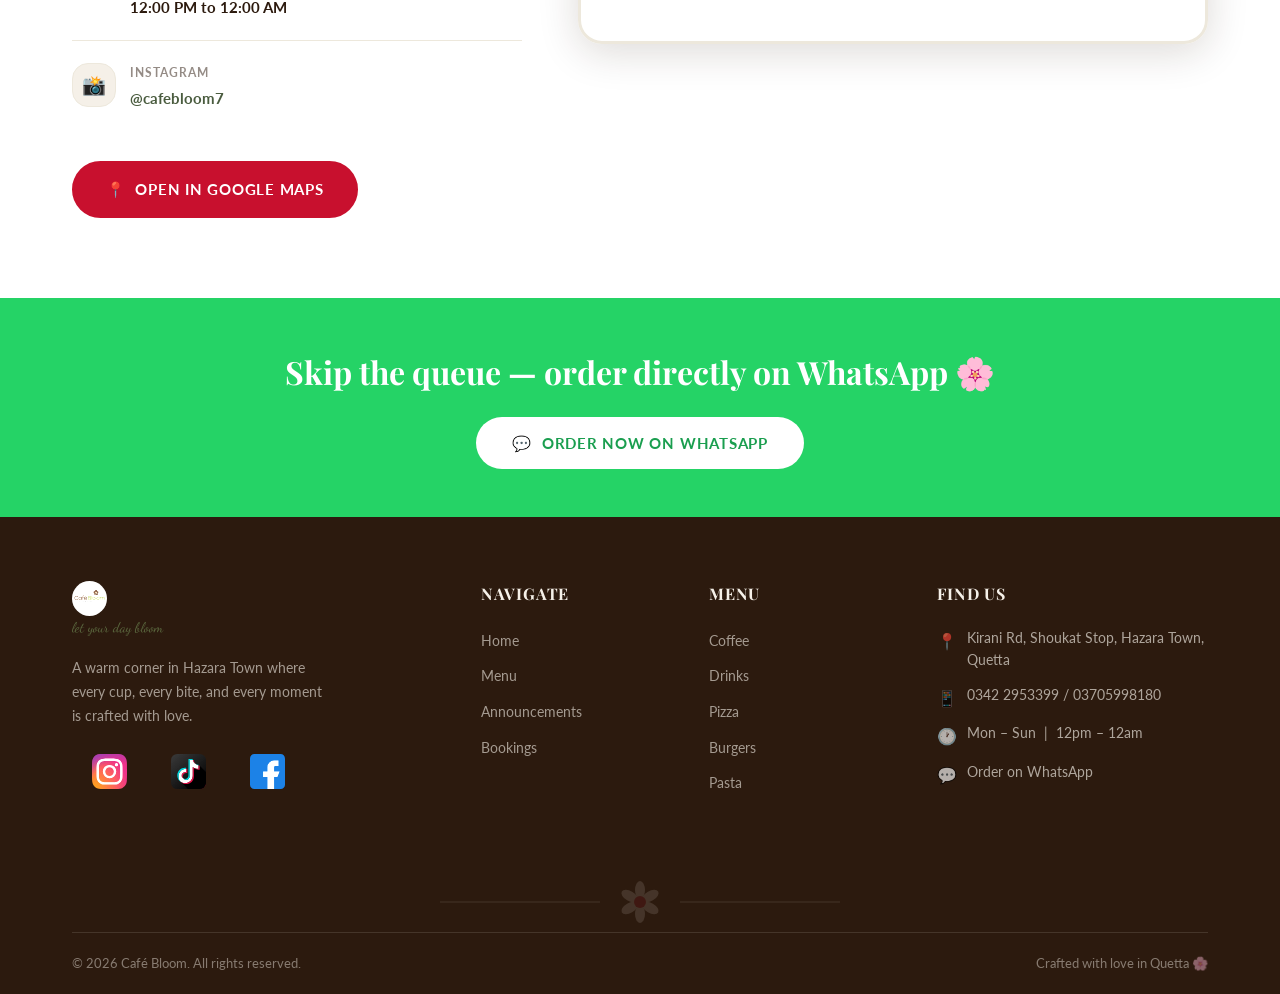
==== commit 30a6eada: "Connect Contact Form with Whatsapp" ====
--- a/contact.html
+++ b/contact.html
@@ -68,7 +68,7 @@
           <!-- FORM BLOCK -->
           <div class="contact-form-block">
             <h2 class="contact-form-block__heading" id="form-heading">Send Us a Message</h2>
-            <p class="contact-form-block__sub">Fill in the form below and we'll get back to you as soon as possible. For faster responses, reach us on WhatsApp.</p>
+            <p class="contact-form-block__sub">Fill in the form and hit send — we'll open WhatsApp with your message ready to go. Name and phone are required so we can get back to you.</p>
 
             <form class="contact-form" id="contactForm" novalidate>
               <div class="form-row">
@@ -98,13 +98,14 @@
 
               <div class="form-row">
                 <div class="form-group">
-                  <label for="username">Username / Handle</label>
+                  <label for="phone">Phone / WhatsApp</label>
                   <input
-                    type="text"
-                    id="username"
-                    name="username"
-                    placeholder="@yourhandle"
-                    autocomplete="username"
+                    type="tel"
+                    id="phone"
+                    name="phone"
+                    placeholder="e.g. 0312 3456789"
+                    autocomplete="tel"
+                    required
                   />
                 </div>
                 <div class="form-group">
@@ -115,7 +116,6 @@
                     name="email"
                     placeholder="you@email.com"
                     autocomplete="email"
-                    required
                   />
                 </div>
               </div>
@@ -132,59 +132,33 @@
 
               <div class="form-submit">
                 <button type="submit" class="btn-primary" id="submitBtn">
-                  Send Message
+                  💬 &nbsp;Send on WhatsApp
                 </button>
-                <p class="form-note">We typically reply within a few hours.</p>
-              </div>
-
-              <div class="form-success" id="formSuccess" role="alert">
-                🌸 &nbsp;Thank you! Your message has been sent. We'll be in touch soon.
-              </div>
+                <p class="form-note">Opens WhatsApp with your message pre-filled.</p>
+              </div>
+
             </form>
           </div>
 
           <!-- SIDE QUICK INFO -->
-          <aside aria-label="Quick contact information">
-            <div style="background: var(--color-cream); border-radius: var(--radius-lg); padding: 36px; border: 2px solid var(--color-cream-dark);">
-
-              <h3 style="font-family: var(--font-display); font-size: 1.3rem; font-weight: 700; color: var(--color-brown); margin-bottom: 24px;">Prefer something faster?</h3>
-
-              <a href="https://wa.me/923422953399"
-                 target="_blank" rel="noopener"
-                 style="display: flex; align-items: center; gap: 14px; background: #25D366; border-radius: var(--radius-md); padding: 16px 20px; margin-bottom: 12px; transition: var(--transition); text-decoration: none;">
-                <span style="font-size: 1.6rem;">💬</span>
-                <div>
-                  <p style="font-weight: 700; font-size: 0.78rem; letter-spacing: 0.08em; text-transform: uppercase; color: rgba(255,255,255,0.75); margin-bottom: 2px;">WhatsApp</p>
-                  <p style="font-family: var(--font-display); font-size: 1rem; font-weight: 700; color: #fff;">0342 2953399</p>
-                </div>
-              </a>
-
-              <a href="https://wa.me/923705998180"
-                 target="_blank" rel="noopener"
-                 style="display: flex; align-items: center; gap: 14px; background: #25D366; border-radius: var(--radius-md); padding: 16px 20px; margin-bottom: 28px; transition: var(--transition); text-decoration: none;">
-                <span style="font-size: 1.6rem;">💬</span>
-                <div>
-                  <p style="font-weight: 700; font-size: 0.78rem; letter-spacing: 0.08em; text-transform: uppercase; color: rgba(255,255,255,0.75); margin-bottom: 2px;">WhatsApp</p>
-                  <p style="font-family: var(--font-display); font-size: 1rem; font-weight: 700; color: #fff;">0370 5998180</p>
-                </div>
-              </a>
-
-              <div style="border-top: 1px solid var(--color-cream-dark); padding-top: 24px;">
-                <p style="font-weight: 700; font-size: 0.75rem; letter-spacing: 0.08em; text-transform: uppercase; color: var(--color-brown); opacity: 0.5; margin-bottom: 12px;">Follow Along</p>
-                <a href="https://www.instagram.com/cafebloom7" target="_blank" rel="noopener"
-                   style="display: flex; align-items: center; gap: 12px; color: var(--color-brown); font-weight: 700; font-size: 0.95rem;">
-                  <span style="font-size: 1.4rem;">📸</span>
-                  @cafebloom7
-                </a>
-              </div>
-
-              <div style="border-top: 1px solid var(--color-cream-dark); padding-top: 24px; margin-top: 24px;">
-                <p style="font-weight: 700; font-size: 0.75rem; letter-spacing: 0.08em; text-transform: uppercase; color: var(--color-brown); opacity: 0.5; margin-bottom: 12px;">Opening Hours</p>
-                <p style="font-family: var(--font-display); font-size: 1.05rem; color: var(--color-brown);">Mon – Sun</p>
-                <p style="font-size: 1.1rem; font-weight: 700; color: var(--color-primary); margin-top: 2px;">12:00 PM – 12:00 AM</p>
-              </div>
-
-            </div>
+          <aside class="contact-sidebar" aria-label="Quick contact information">
+
+            <h3 class="contact-sidebar__heading">Quick Info</h3>
+
+            <hr class="contact-sidebar__divider">
+
+            <p class="contact-sidebar__label">Opening Hours</p>
+            <p class="contact-sidebar__hours-day">Mon – Sun</p>
+            <p class="contact-sidebar__hours-time">12:00 PM – 12:00 AM</p>
+
+            <hr class="contact-sidebar__divider">
+
+            <p class="contact-sidebar__label">Follow Along</p>
+            <a href="https://www.instagram.com/cafebloom7" target="_blank" rel="noopener" class="contact-sidebar__ig-link">
+              <span class="contact-sidebar__ig-icon">📸</span>
+              @cafebloom7
+            </a>
+
           </aside>
 
         </div>
@@ -244,16 +218,16 @@
 
           <!-- MAP EMBED -->
           <div class="location-map">
-            <iframe
-              src="https://www.google.com/maps/embed?pb=!1m18!1m12!1m3!1d3375.0!2d67.0!3d30.18!2m3!1f0!2f0!3f0!3m2!1i1024!2i768!4f13.1!3m3!1m2!1s0x0%3A0x0!2zMzDCsDEwJzQ4LjAiTiA2N8KwMDAnMDAuMCJF!5e0!3m2!1sen!2spk!4v1700000000000!5m2!1sen!2spk"
-              width="100%"
-              height="420"
-              style="border:0;"
-              allowfullscreen=""
-              loading="lazy"
-              referrerpolicy="no-referrer-when-downgrade"
-              title="Café Bloom location on Google Maps"
-            ></iframe>
+            <iframe 
+                src="https://www.google.com/maps/embed?pb=!1m18!1m12!1m3!1d3449.2010306044285!2d66.96072079999999!3d30.174250899999997!2m3!1f0!2f0!3f0!3m2!1i1024!2i768!4f13.1!3m3!1m2!1s0x3ed2e1004436bc83%3A0xc4fdff7baa2e6ef5!2sCAFE%20BLOOM!5e0!3m2!1sen!2s!4v1774930978896!5m2!1sen!2s" 
+                width="100%" 
+                height="450" 
+                style="border:0; border-radius: 12px; box-shadow: 0 4px 12px rgba(0,0,0,0.1);" 
+                allowfullscreen="" 
+                loading="lazy" 
+                referrerpolicy="no-referrer-when-downgrade">
+            </iframe>
+
           </div>
 
         </div>
@@ -277,10 +251,18 @@
     <div class="container">
       <div class="footer__inner">
         <div class="footer__brand">
-          <img src="assets/images/logo.jpg" alt="Café Bloom logo" width="52" height="52" loading="lazy" />
+          <img src="assets/images/logo.jpg" alt="Café Bloom logo" width="52" height="52" loading="lazy" class="img-logo"/>
           <p class="footer__tagline">let your day bloom</p>
           <p>A warm corner in Hazara Town where every cup, every bite, and every moment is crafted with love.</p>
-          <a href="https://www.instagram.com/cafebloom7" class="footer__instagram" target="_blank" rel="noopener">&#9670; @cafebloom7</a>
+          <a href="https://www.instagram.com/cafebloom7" class="footer__social-link" target="_blank" rel="noopener">
+            <img src="./assets/images/instagram.svg" alt="Instagram">
+          </a>
+          <a href="https://www.tiktok.com/@caf.bloom?_r=1&_t=ZS-93JPcuxWNKZ" class="footer__social-link" target="_blank" rel="noopener">
+            <img src="./assets/images/tiktok.svg" alt="TikTok">
+          </a>
+          <a href="https://www.facebook.com/share/18GyBNtfqT/" class="footer__social-link" target="_blank" rel="noopener">
+            <img src="./assets/images/facebook.svg" alt="Facebook">
+          </a>
         </div>
         <div class="footer__nav">
           <h3 class="footer__heading">Navigate</h3>
@@ -309,11 +291,17 @@
           </div>
           <div class="footer__contact-item">
             <span class="footer__contact-icon">📱</span>
-            <span>0342 2953399 / 0370599818</span>
+            <span>0342 2953399 / 03705998180</span>
           </div>
           <div class="footer__contact-item">
             <span class="footer__contact-icon">🕐</span>
             <span>Mon – Sun &nbsp;|&nbsp; 12pm – 12am</span>
+          </div>
+          <div class="footer__contact-item">
+            <span class="footer__contact-icon">💬</span>
+            <a href="https://wa.me/923422953399" target="_blank" rel="noopener" style="color: rgba(245,240,232,0.65);">
+              Order on WhatsApp
+            </a>
           </div>
         </div>
       </div>
@@ -347,47 +335,49 @@
     'use strict';
 
     const form = document.getElementById('contactForm');
-    const successMsg = document.getElementById('formSuccess');
     const submitBtn = document.getElementById('submitBtn');
 
     if (!form) return;
+
+    const WA_NUMBER = '923422953399';
+
+    const markInvalid = (field) => {
+      field.style.borderColor = 'var(--color-primary)';
+      field.addEventListener('input', () => {
+        field.style.borderColor = '';
+      }, { once: true });
+    };
 
     form.addEventListener('submit', (e) => {
       e.preventDefault();
 
       const firstName = form.firstName.value.trim();
-      const email = form.email.value.trim();
-      const message = form.message.value.trim();
-
-      if (!firstName || !email || !message) {
-        // Simple inline validation — highlight empty required fields
-        [form.firstName, form.email, form.message].forEach(field => {
-          if (!field.value.trim()) {
-            field.style.borderColor = 'var(--color-primary)';
-            field.addEventListener('input', () => {
-              field.style.borderColor = '';
-            }, { once: true });
-          }
-        });
-        return;
-      }
-
-      // Simulate send — show success state
-      submitBtn.textContent = 'Sending…';
+      const lastName  = form.lastName.value.trim();
+      const phone     = form.phone.value.trim();
+      const message   = form.message.value.trim();
+
+      let valid = true;
+      if (!firstName) { markInvalid(form.firstName); valid = false; }
+      if (!phone)     { markInvalid(form.phone);     valid = false; }
+      if (!message)   { markInvalid(form.message);   valid = false; }
+      if (!valid) return;
+
+      const fullName = lastName ? `${firstName} ${lastName}` : firstName;
+      const text = `Hi Café Bloom! 🌸\n\nName: ${fullName}\nPhone: ${phone}\n\nMessage:\n${message}`;
+
+      submitBtn.textContent = 'Opening WhatsApp…';
       submitBtn.disabled = true;
-      submitBtn.style.opacity = '0.7';
+
+      window.open(`https://wa.me/${WA_NUMBER}?text=${encodeURIComponent(text)}`, '_blank');
 
       setTimeout(() => {
         form.reset();
-        successMsg.style.display = 'block';
-        submitBtn.textContent = 'Send Message';
+        submitBtn.innerHTML = '💬 &nbsp;Send on WhatsApp';
         submitBtn.disabled = false;
-        submitBtn.style.opacity = '';
-        successMsg.scrollIntoView({ behavior: 'smooth', block: 'nearest' });
-      }, 1200);
+      }, 1500);
     });
   })();
   </script>
 
 </body>
-</html>
+</html>
--- a/assets/css/style.css
+++ b/assets/css/style.css
@@ -77,6 +77,13 @@
   width: 25vw;
 }
 
+.img-logo {
+  height: 52px;
+  width: auto;
+  object-fit: cover;
+  border-radius: 50%;
+}
+
 /* ===== CONTAINER ===== */
 .container {
   max-width: var(--spacing-container);
@@ -205,13 +212,6 @@
   display: flex;
   align-items: center;
   gap: 10px;
-}
-
-.nav__logo img {
-  height: 52px;
-  width: auto;
-  border-radius: 50%;
-  object-fit: cover;
 }
 
 .nav__links {
@@ -398,126 +398,20 @@
   50% { transform: translateY(-16px); }
 }
 
-/* ===== CATEGORIES SECTION ===== */
-.categories {
-  padding: var(--spacing-section) 0;
-  background: var(--color-white);
-}
-
-.section-header {
-  text-align: center;
-  margin-bottom: 52px;
-}
-
-.section-tag {
-  display: inline-block;
-  font-family: var(--font-accent);
-  font-size: 1.1rem;
-  color: var(--color-orange);
-  margin-bottom: 8px;
-}
-
-.section-title {
-  font-family: var(--font-display);
-  font-size: clamp(1.8rem, 3vw, 2.6rem);
-  font-weight: 700;
-  color: var(--color-brown);
-  line-height: 1.2;
-}
-
-.categories__grid {
-  display: grid;
-  grid-template-columns: repeat(3, 1fr);
-  gap: 28px;
-}
-
-.category-card {
-  background: var(--color-cream);
-  border-radius: var(--radius-lg);
-  padding: 36px 28px;
-  text-align: center;
-  border: 2px solid transparent;
-  transition: var(--transition);
-  cursor: pointer;
-  position: relative;
-  overflow: hidden;
-}
-
-.category-card::before {
-  content: '';
-  position: absolute;
-  inset: 0;
-  background: var(--color-green);
-  opacity: 0;
-  transition: var(--transition);
-  border-radius: var(--radius-lg);
-}
-
-.category-card:hover {
-  transform: translateY(-8px);
-  box-shadow: var(--shadow-lg);
-  border-color: var(--color-green);
-}
-
-.category-card:hover::before {
-  opacity: 1;
-}
-
-.category-card:hover .category-card__title,
-.category-card:hover .category-card__desc {
-  color: var(--color-white);
-}
-
-.category-card > * {
-  position: relative;
-  z-index: 1;
-}
-
-.category-card__image {
-  width: 100%;
-  aspect-ratio: 4/3;
-  background-color: var(--color-cream-dark);
-  border-radius: var(--radius-md);
-  margin-bottom: 20px;
-  display: flex;
-  align-items: center;
-  justify-content: center;
-  font-size: 3.5rem;
-  transition: var(--transition);
-}
-
-.category-card__title {
-  font-family: var(--font-display);
-  font-size: 1.4rem;
-  font-weight: 700;
-  color: var(--color-brown);
-  margin-bottom: 8px;
-  transition: var(--transition);
-}
-
-.category-card__desc {
-  font-family: var(--font-body);
-  font-size: 0.9rem;
-  color: var(--color-brown);
-  opacity: 0.7;
-  line-height: 1.5;
-  transition: var(--transition);
-}
-
 /* ===== FEATURED SECTION ===== */
 .featured {
   padding: var(--spacing-section) 0;
-  background: var(--color-cream);
+  background: var(--color-white);
 }
 
 .featured__inner {
   display: grid;
-  grid-template-columns: 1fr 2fr;
+  grid-template-columns: 2fr 1fr;
   gap: 60px;
   align-items: start;
 }
 
-.featured__left {
+.featured__right {
   position: sticky;
   top: 100px;
 }
@@ -578,6 +472,7 @@
 
 .featured-card__body {
   padding: 20px 24px;
+  background-color: var(--color-cream);
 }
 
 .featured-card__badge {
@@ -621,6 +516,14 @@
   background: var(--color-green);
   position: relative;
   overflow: hidden;
+}
+
+.announcements .section-tag {
+  font-family: var(--font-accent);
+  font-size: 1.1rem;
+  color: var(--color-white);
+  display: block;
+  margin-bottom: 10px;
 }
 
 .announcements::before {
@@ -636,11 +539,20 @@
 }
 
 .announcements .section-title {
+  font-family: var(--font-display);
+  font-size: clamp(1.8rem, 3vw, 2.6rem);
+  font-weight: 900;
+  color: var(--color-cream-dark);
+  line-height: 1.15;
+  margin-bottom: 20px;
+}
+
+.announcement .section-tag {
+  font-family: var(--font-accent);
+  font-size: 1.1rem;
   color: var(--color-white);
-}
-
-.announcements .section-tag {
-  color: rgba(255,255,255,0.65);
+  display: block;
+  margin-bottom: 10px;
 }
 
 .announcements__grid {
@@ -719,6 +631,25 @@
   padding: var(--spacing-section) 0;
   background: var(--color-cream);
 }
+
+
+.testimonials .section-title {
+  font-family: var(--font-display);
+  font-size: clamp(2rem, 3vw, 2.8rem);
+  font-weight: 900;
+  color: var(--color-brown);
+  line-height: 1.15;
+  margin-bottom: 20px;
+}
+
+.testimonials .section-tag {
+  font-family: var(--font-accent);
+  font-size: 1.1rem;
+  color: var(--color-orange);
+  display: block;
+  margin-bottom: 10px;
+}
+
 
 .testimonials__carousel {
   position: relative;
@@ -793,7 +724,6 @@
 
 .testimonial-card__text {
   font-family: var(--font-display);
-  font-style: italic;
   font-size: 1.05rem;
   color: var(--color-brown);
   opacity: 0.8;
@@ -868,11 +798,9 @@
 }
 
 .footer__brand img {
-  height: 52px;
+  height: 35px;
   width: auto;
-  border-radius: 50%;
   object-fit: cover;
-  margin-bottom: 16px;
   filter: brightness(1.1);
 }
 
@@ -932,23 +860,19 @@
   margin-top: 1px;
 }
 
-.footer__instagram {
+.footer__social-link {
   display: inline-flex;
   align-items: center;
+  justify-content: center;
   gap: 8px;
-  background: linear-gradient(135deg, #E8651A, #C8102E);
-  color: white;
-  font-weight: 700;
-  font-size: 0.85rem;
   padding: 10px 20px;
-  border-radius: var(--radius-pill);
+  border-radius: var(--radius-lg);
   margin-top: 16px;
   transition: var(--transition);
 }
 
-.footer__instagram:hover {
+.footer__social-link:hover {
   transform: translateY(-2px);
-  box-shadow: 0 4px 16px rgba(200, 16, 46, 0.4);
 }
 
 .footer__floral {
@@ -1596,110 +1520,258 @@
   margin-top: 8px;
 }
 
-/* ===== ABOUT BLOCK ===== */
-.contact-about {
-  padding: var(--spacing-section) 0;
-  background: var(--color-cream);
-}
-
-.contact-about__inner {
-  display: grid;
-  grid-template-columns: 1fr 1fr;
-  gap: 64px;
-  align-items: center;
-}
-
-.contact-about__tag {
-  font-family: var(--font-accent);
-  font-size: 1.1rem;
-  color: var(--color-orange);
-  display: block;
-  margin-bottom: 10px;
-}
-
-.contact-about__title {
-  font-family: var(--font-display);
-  font-size: clamp(1.8rem, 3vw, 2.6rem);
-  font-weight: 900;
-  color: var(--color-brown);
-  line-height: 1.15;
-  margin-bottom: 20px;
-}
-
-.contact-about__text {
-  font-size: 0.97rem;
-  color: var(--color-brown);
-  opacity: 0.72;
-  line-height: 1.8;
-  margin-bottom: 14px;
-}
-
-.contact-about__visual {
-  background: var(--color-green);
-  border-radius: var(--radius-lg);
-  min-height: 380px;
-  display: flex;
-  flex-direction: column;
-  align-items: center;
-  justify-content: center;
-  gap: 20px;
+/* ===== WHY US ===== */
+.why-us {
+  background-color: var(--color-cream);
+  padding: var(--spacing-section) 1.5rem;
   position: relative;
   overflow: hidden;
 }
 
-.contact-about__visual::before {
+/* Subtle background texture grain */
+.why-us::before {
   content: '';
   position: absolute;
   inset: 0;
-  background-image: url("data:image/svg+xml,%3Csvg width='60' height='60' viewBox='0 0 60 60' xmlns='http://www.w3.org/2000/svg'%3E%3Cellipse cx='30' cy='18' rx='5' ry='9' fill='%23ffffff' opacity='0.04'/%3E%3Cellipse cx='30' cy='18' rx='5' ry='9' fill='%23ffffff' opacity='0.04' transform='rotate(60 30 30)'/%3E%3Cellipse cx='30' cy='18' rx='5' ry='9' fill='%23ffffff' opacity='0.04' transform='rotate(120 30 30)'/%3E%3Cellipse cx='30' cy='18' rx='5' ry='9' fill='%23ffffff' opacity='0.04' transform='rotate(180 30 30)'/%3E%3Cellipse cx='30' cy='18' rx='5' ry='9' fill='%23ffffff' opacity='0.04' transform='rotate(240 30 30)'/%3E%3Cellipse cx='30' cy='18' rx='5' ry='9' fill='%23ffffff' opacity='0.04' transform='rotate(300 30 30)'/%3E%3C/svg%3E");
-  background-size: 60px 60px;
+  background-image: url("data:image/svg+xml,%3Csvg viewBox='0 0 200 200' xmlns='http://www.w3.org/2000/svg'%3E%3Cfilter id='n'%3E%3CfeTurbulence type='fractalNoise' baseFrequency='0.9' numOctaves='4' stitchTiles='stitch'/%3E%3C/filter%3E%3Crect width='100%25' height='100%25' filter='url(%23n)' opacity='0.03'/%3E%3C/svg%3E");
   pointer-events: none;
-}
-
-.contact-about__visual-logo {
+  opacity: 0.4;
+}
+
+.why-us__container {
+  max-width: var(--spacing-container);
+  margin: 0 auto;
+  position: relative;
+}
+
+/* ---- Section Header ---- */
+.why-us__header {
+  text-align: center;
+  margin-bottom: 64px;
+}
+
+.why-us__tagline {
+  font-family: var(--font-accent);
+  font-size: 1.25rem;
+  color: var(--color-primary);
+  display: block;
+  margin-bottom: 8px;
+  opacity: 0;
+  animation: fadeUp 0.6s ease forwards 0.1s;
+}
+
+.why-us__title {
+  font-family: var(--font-display);
+  font-size: clamp(2.5rem, 5vw, 4rem);
+  font-weight: 900;
+  color: var(--color-brown);
+  letter-spacing: -0.02em;
+  line-height: 1;
+  opacity: 0;
+  animation: fadeUp 0.6s ease forwards 0.2s;
+}
+
+.why-us__title span {
+  color: var(--color-primary);
+  font-style: italic;
+}
+
+/* ---- Decorative divider ---- */
+.why-us__divider {
+  display: flex;
+  align-items: center;
+  justify-content: center;
+  gap: 12px;
+  margin-top: 20px;
+  opacity: 0;
+  animation: fadeUp 0.6s ease forwards 0.35s;
+}
+
+.why-us__divider::before,
+.why-us__divider::after {
+  content: '';
+  width: 60px;
+  height: 1px;
+  background: var(--color-primary);
+  opacity: 0.4;
+}
+
+.why-us__divider-icon {
+  color: var(--color-primary);
+  font-size: 1rem;
+  line-height: 1;
+}
+
+/* ---- Items layout ---- */
+.why-us__items {
+  display: flex;
+  flex-direction: column;
+  gap: 0;
+  position: relative;
+}
+
+/* Vertical connector line */
+.why-us__items::before {
+  content: '';
+  position: absolute;
+  left: 52px;
+  top: 60px;
+  bottom: 60px;
+  width: 1px;
+  background: linear-gradient(to bottom, transparent, var(--color-primary) 20%, var(--color-primary) 80%, transparent);
+  opacity: 0.2;
+}
+
+/* ---- Single Item ---- */
+.why-us__item {
+  display: grid;
+  grid-template-columns: 120px 1fr;
+  gap: 32px;
+  align-items: start;
+  padding: 40px 0;
+  position: relative;
+  opacity: 0;
+  transform: translateX(-20px);
+  transition: opacity 0.5s ease, transform 0.5s ease;
+}
+
+.why-us__item.is-visible {
+  opacity: 1;
+  transform: translateX(0);
+}
+
+/* Alternate items shift right */
+.why-us__item:nth-child(2) {
+  padding-left: clamp(0px, 5vw, 80px);
+}
+.why-us__item:nth-child(3) {
+  padding-left: clamp(0px, 10vw, 160px);
+}
+
+/* Separator between items */
+.why-us__item + .why-us__item {
+  border-top: 1px dashed rgba(44, 26, 14, 0.12);
+}
+
+/* ---- Number ---- */
+.why-us__number {
+  font-family: var(--font-display);
+  font-size: clamp(4rem, 7vw, 6.5rem);
+  font-weight: 900;
+  color: var(--color-primary);
+  line-height: 1;
+  opacity: 0.85;
+  position: relative;
+  flex-shrink: 0;
+  letter-spacing: -0.04em;
+  /* Subtle stroke effect */
+  -webkit-text-stroke: 1px var(--color-primary);
+}
+
+/* ---- Content ---- */
+.why-us__content {
+  padding-top: 8px;
+}
+
+.why-us__item-tag {
+  font-family: var(--font-accent);
+  font-size: 0.9rem;
+  color: var(--color-orange);
+  display: block;
+  margin-bottom: 4px;
+}
+
+.why-us__item-title {
+  font-family: var(--font-display);
+  font-size: clamp(1.2rem, 2.5vw, 1.6rem);
+  font-weight: 700;
+  color: var(--color-brown);
+  letter-spacing: 0.04em;
+  text-transform: uppercase;
+  margin-bottom: 12px;
+  line-height: 1.2;
+}
+
+.why-us__item-text {
+  font-family: var(--font-body);
+  font-size: 0.95rem;
+  line-height: 1.75;
+  color: var(--color-brown);
+  opacity: 0.75;
+  max-width: 480px;
+}
+
+/* ---- Decorative illustrations (CSS-drawn café icons) ---- */
+.why-us__deco {
+  position: absolute;
+  pointer-events: none;
+  opacity: 0.12;
+}
+
+.why-us__deco--cup {
+  right: 5%;
+  top: 8%;
+  width: 180px;
+  height: 180px;
+}
+
+.why-us__deco--leaf {
+  left: 2%;
+  bottom: 30%;
+  width: 140px;
+  height: 140px;
+}
+
+.why-us__deco--arrow {
+  right: 3%;
+  bottom: 8%;
   width: 100px;
   height: 100px;
-  border-radius: 50%;
-  object-fit: cover;
-  border: 4px solid rgba(255,255,255,0.2);
-  position: relative;
-  z-index: 1;
-}
-
-.contact-about__visual-tagline {
-  font-family: var(--font-accent);
-  font-size: 1.5rem;
-  color: rgba(255,255,255,0.85);
-  position: relative;
-  z-index: 1;
-}
-
-.contact-about__stats {
-  display: flex;
-  gap: 32px;
-  position: relative;
-  z-index: 1;
-  margin-top: 8px;
-}
-
-.contact-about__stat {
-  text-align: center;
-}
-
-.contact-about__stat-num {
-  font-family: var(--font-display);
-  font-size: 2rem;
-  font-weight: 900;
-  color: var(--color-white);
-  line-height: 1;
-}
-
-.contact-about__stat-label {
-  font-size: 0.75rem;
-  color: rgba(255,255,255,0.6);
-  letter-spacing: 0.06em;
-  text-transform: uppercase;
-  margin-top: 4px;
+  opacity: 0.2;
+}
+
+/* ---- Arrow deco ---- */
+.arrow-deco {
+  stroke: var(--color-primary);
+  fill: none;
+  stroke-width: 3;
+  stroke-linecap: round;
+  stroke-linejoin: round;
+}
+
+/* ---- Animations ---- */
+@keyframes fadeUp {
+  from { opacity: 0; transform: translateY(16px); }
+  to   { opacity: 1; transform: translateY(0); }
+}
+
+/* ===== RESPONSIVE ===== */
+@media (max-width: 600px) {
+  .why-us__item {
+    grid-template-columns: 80px 1fr;
+    gap: 16px;
+  }
+
+  .why-us__item:nth-child(2),
+  .why-us__item:nth-child(3) {
+    padding-left: 0;
+  }
+
+  .why-us__items::before {
+    left: 36px;
+  }
+
+  .why-us__deco--cup,
+  .why-us__deco--leaf {
+    display: none;
+  }
+}
+
+@media (min-width: 900px) {
+  .why-us__item {
+    grid-template-columns: 140px 1fr;
+    gap: 40px;
+  }
 }
 
 /* ===== LOCATION SECTION ===== */
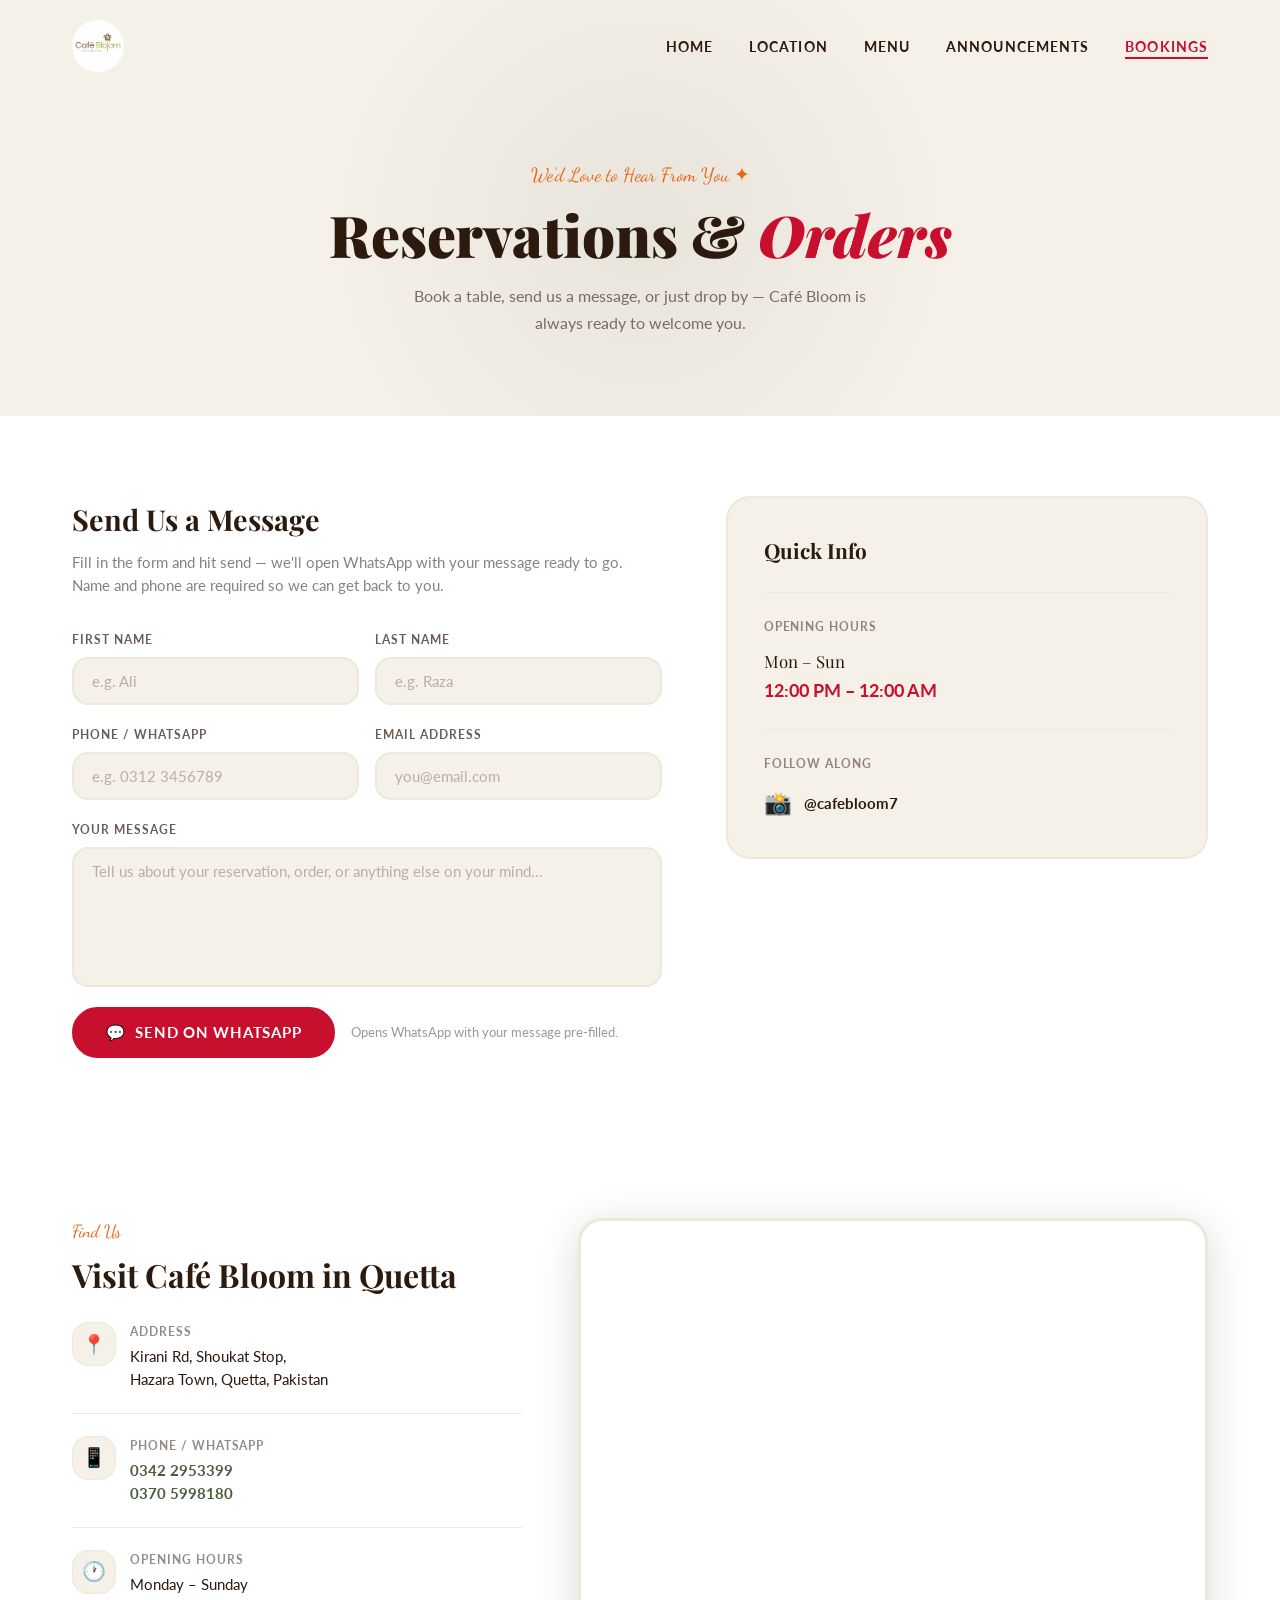
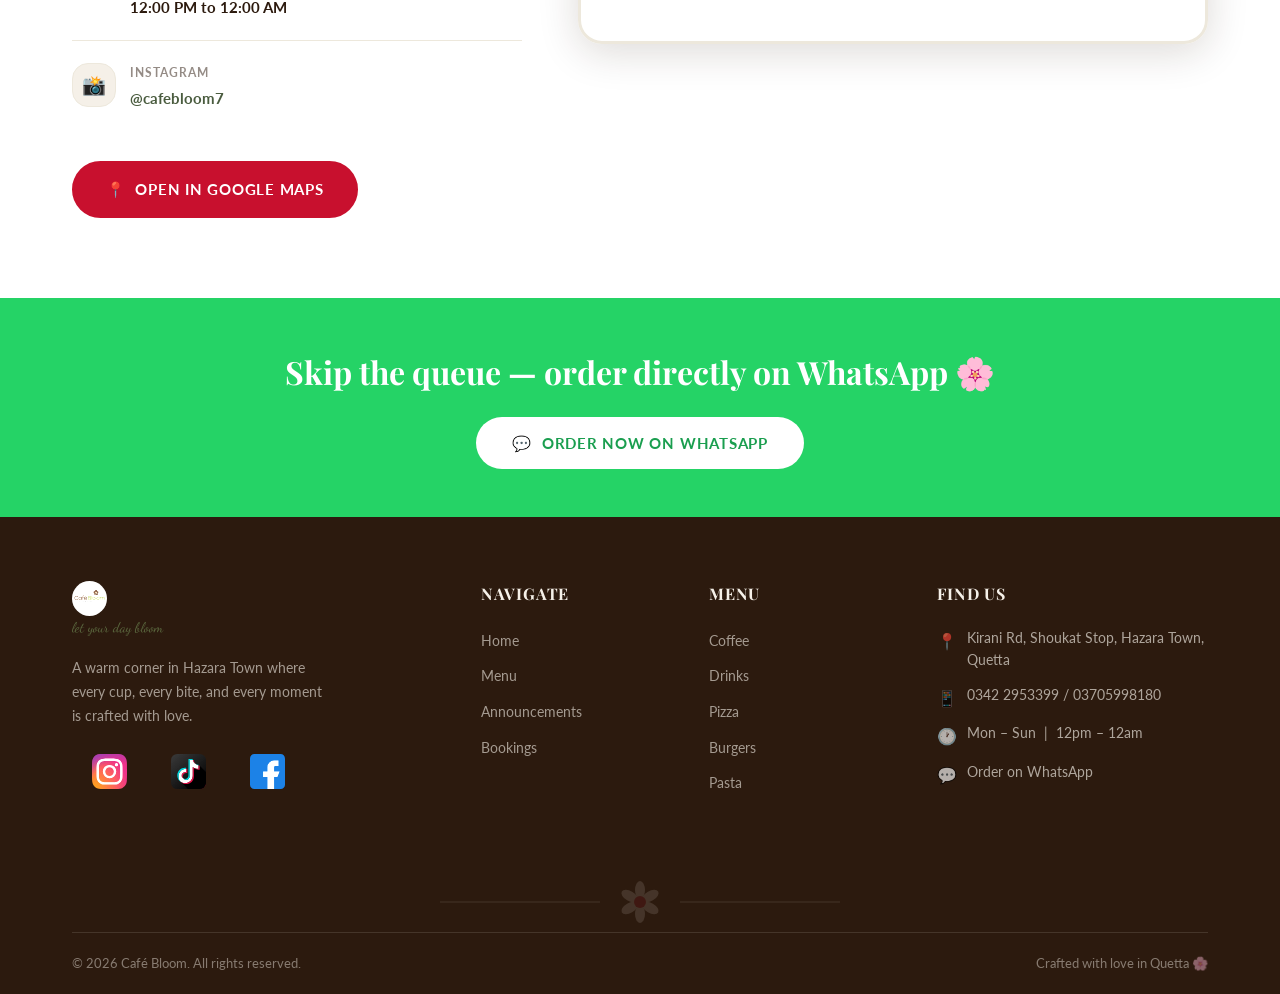
==== commit fecb7988: "Fix visual inconsistencies." ====
--- a/contact.html
+++ b/contact.html
@@ -17,7 +17,7 @@
     <div class="container">
       <div class="nav__inner">
         <a href="index.html" class="nav__logo" aria-label="Café Bloom Home">
-          <img src="assets/images/logo.jpg" alt="Café Bloom logo" width="52" height="52" />
+          <img src="assets/images/logo.jpg" alt="Café Bloom logo" width="52" height="52" class="img-logo"/>
         </a>
         <ul class="nav__links" role="list">
           <li><a href="index.html">Home</a></li>
--- a/assets/css/style.css
+++ b/assets/css/style.css
@@ -229,6 +229,10 @@
   color: var(--color-brown);
   position: relative;
   padding-bottom: 4px;
+}
+
+.nav--light a {
+  color: var(--color-cream);
 }
 
 .nav__links a::after {
@@ -345,6 +349,11 @@
   padding: var(--spacing-section) 0;
 }
 
+/* Illustration always goes to the right column */
+.hero__illustration {
+  order: 2;
+}
+
 .hero__label {
   font-family: var(--font-accent);
   font-size: 1.2rem;
@@ -354,12 +363,12 @@
 }
 
 .hero__title {
-  /* font-family: var(--font-display);
+  font-family: var(--font-display);
   font-size: clamp(3rem, 5vw, 5rem);
-  font-weight: 100;
+  font-weight: 900;
   line-height: 1.05;
-  color: var(--color-brown); */
-  text-align: center;
+  color: var(--color-brown);
+  text-align: left;
 }
 
 .hero__subtitle {
@@ -379,6 +388,7 @@
 }
 
 .hero__illustration {
+  order: 2;
   position: relative;
   display: flex;
   align-items: center;
@@ -939,6 +949,10 @@
 
   .hero__illustration {
     order: -1;
+  }
+
+  .hero__title {
+    text-align: center;
   }
 
   .hero__illustration svg {
@@ -1936,6 +1950,84 @@
   }
 }
 
+/* ===== CONTACT SIDEBAR ===== */
+.contact-sidebar {
+  background: var(--color-cream);
+  border-radius: var(--radius-lg);
+  padding: 36px;
+  border: 2px solid var(--color-cream-dark);
+}
+
+.contact-sidebar__heading {
+  font-family: var(--font-display);
+  font-size: 1.3rem;
+  font-weight: 700;
+  color: var(--color-brown);
+  margin-bottom: 24px;
+}
+
+.contact-sidebar__divider {
+  border: none;
+  border-top: 1px solid var(--color-cream-dark);
+  margin: 24px 0;
+}
+
+.contact-sidebar__label {
+  font-weight: 700;
+  font-size: 0.75rem;
+  letter-spacing: 0.08em;
+  text-transform: uppercase;
+  color: var(--color-brown);
+  opacity: 0.5;
+  margin-bottom: 12px;
+}
+
+.contact-sidebar__hours-day {
+  font-family: var(--font-display);
+  font-size: 1.05rem;
+  color: var(--color-brown);
+}
+
+.contact-sidebar__hours-time {
+  font-size: 1.1rem;
+  font-weight: 700;
+  color: var(--color-primary);
+  margin-top: 2px;
+}
+
+.contact-sidebar__ig-link {
+  display: flex;
+  align-items: center;
+  gap: 12px;
+  color: var(--color-brown);
+  font-weight: 700;
+  font-size: 0.95rem;
+  transition: var(--transition);
+}
+
+.contact-sidebar__ig-link:hover {
+  color: var(--color-primary);
+}
+
+.contact-sidebar__ig-icon {
+  font-size: 1.4rem;
+}
+
+/* ===== FOOTER INSTAGRAM LINK ===== */
+.footer__instagram {
+  display: inline-flex;
+  align-items: center;
+  gap: 6px;
+  font-size: 0.88rem;
+  color: rgba(245, 240, 232, 0.6);
+  margin-top: 12px;
+  transition: var(--transition);
+}
+
+.footer__instagram:hover {
+  color: var(--color-cream);
+}
+
 
 /* ===================================================
    EVENTS PAGE STYLES
@@ -1978,7 +2070,7 @@
   display: inline-block;
   font-family: var(--font-accent);
   font-size: 1.2rem;
-  color: var(--color-green-light);
+  color: rgba(245, 240, 232, 0.75);
   margin-bottom: 16px;
 }
 
@@ -2308,4 +2400,4 @@
   .event-modal__body {
     padding: 24px 24px 28px;
   }
-}
+}
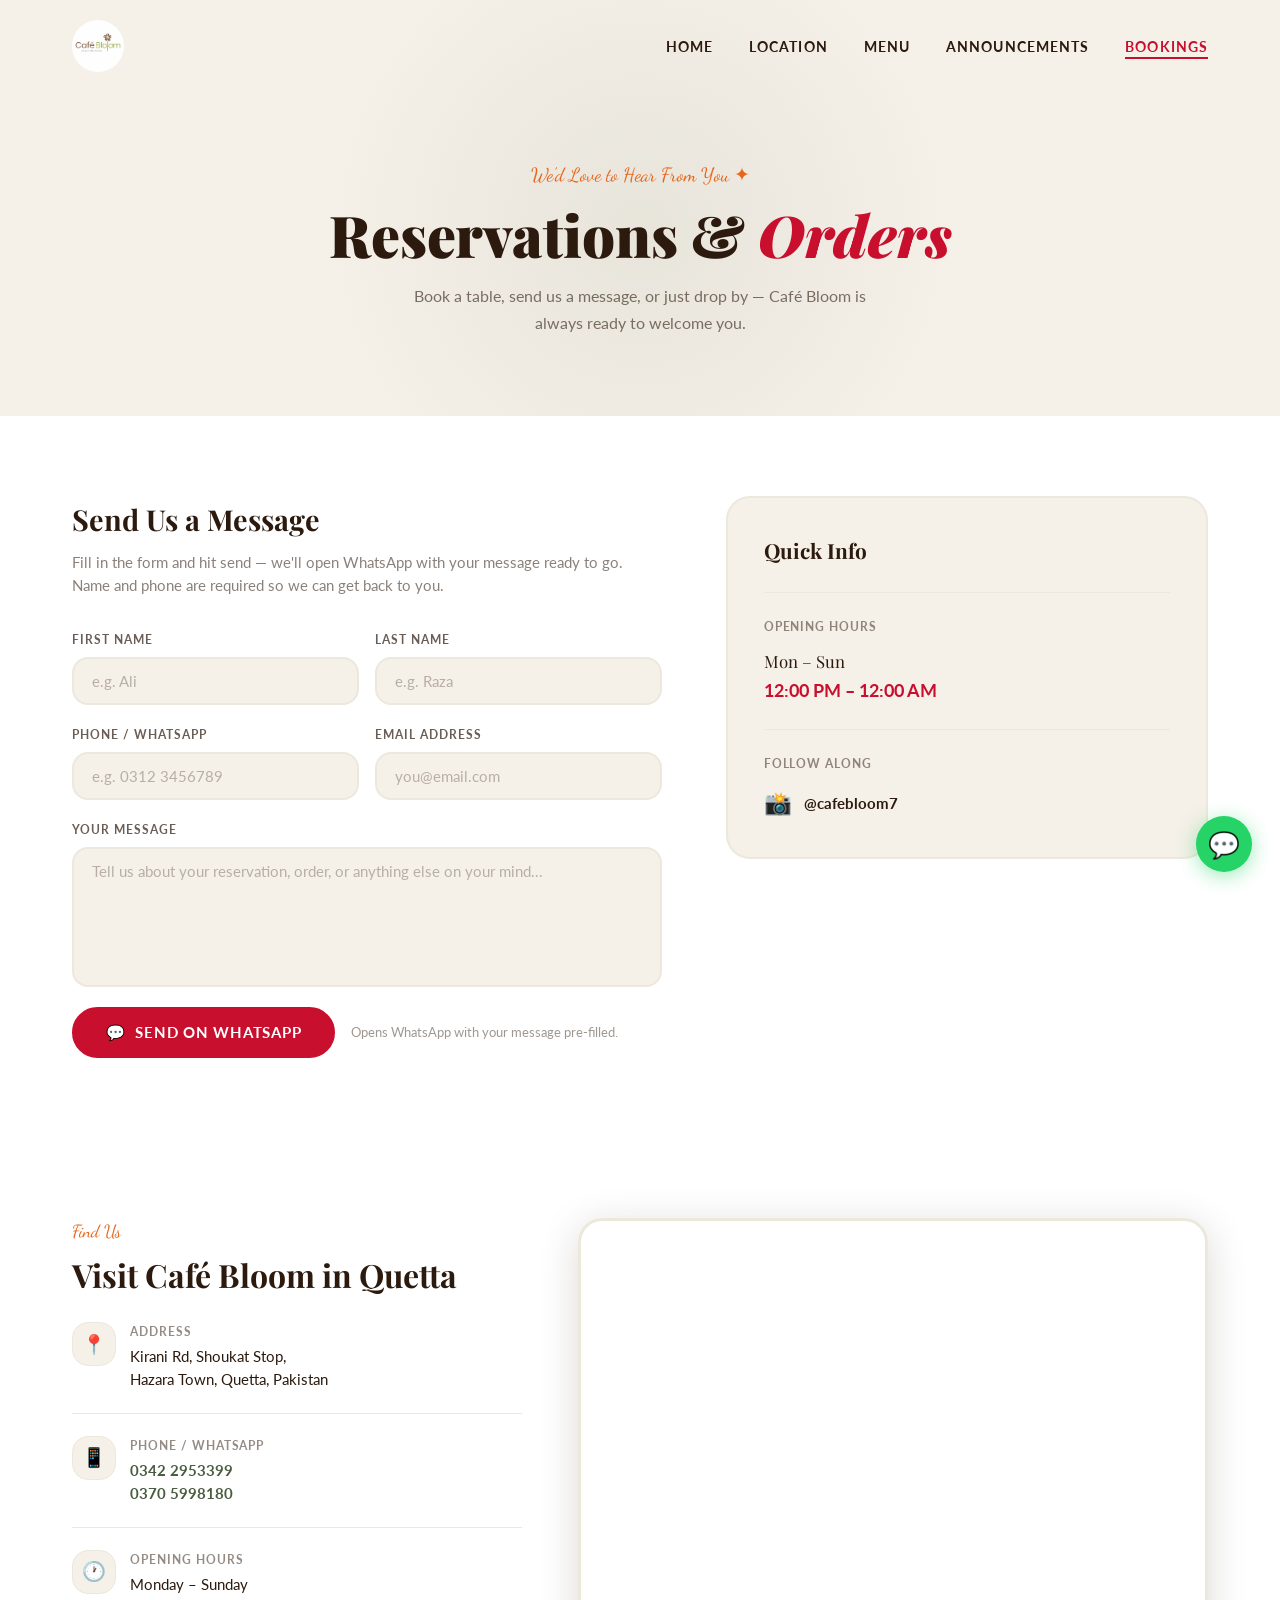
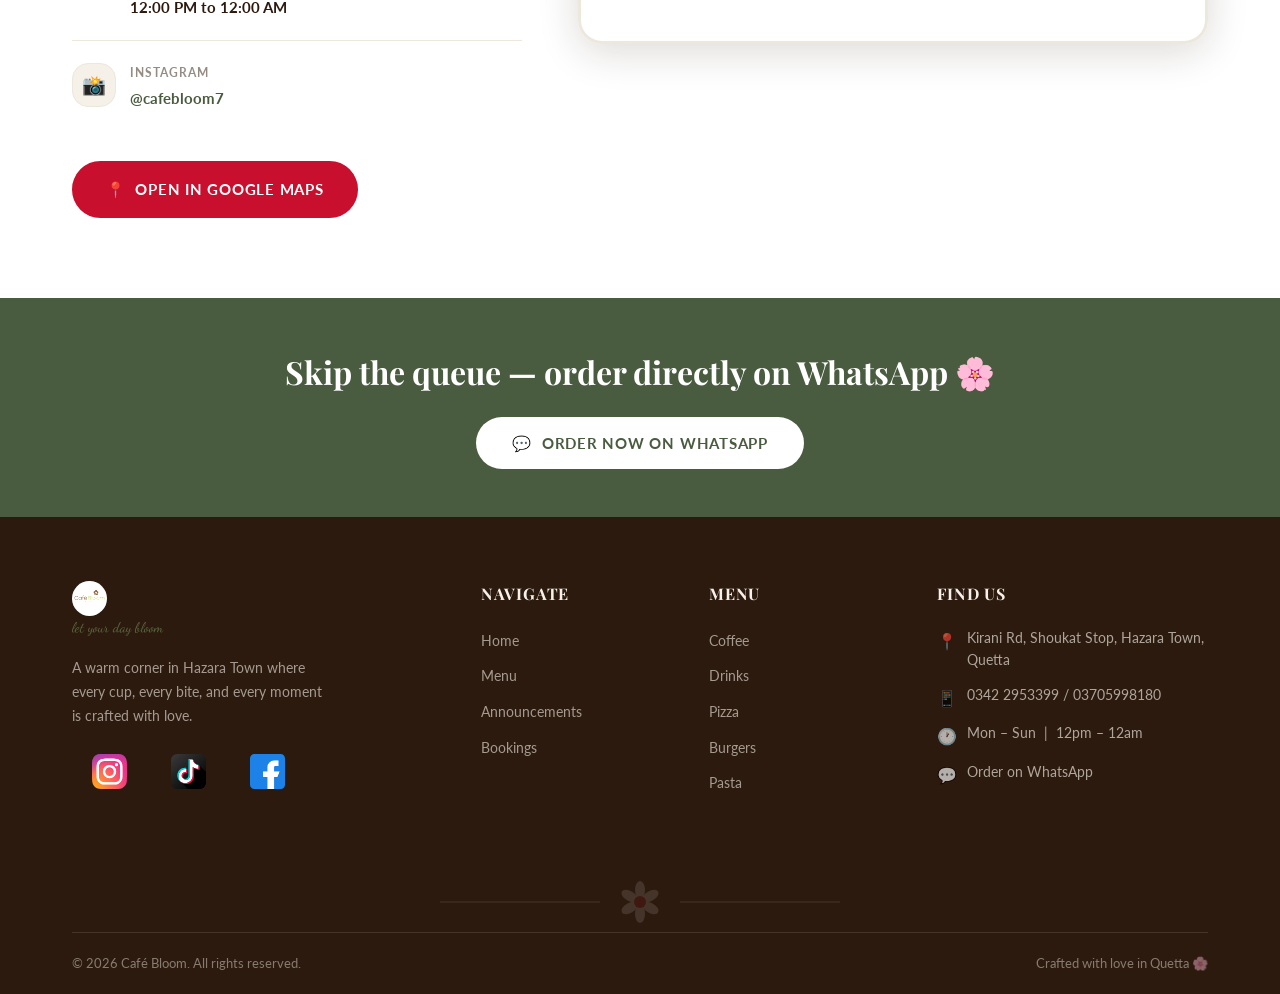
==== commit 6196c938: "Fix: Update website styles and reorder sections" ====
--- a/contact.html
+++ b/contact.html
@@ -276,11 +276,11 @@
         <div class="footer__menu-links">
           <h3 class="footer__heading">Menu</h3>
           <ul class="footer__links" role="list">
-            <li><a href="menu.html">Coffee</a></li>
-            <li><a href="menu.html">Drinks</a></li>
-            <li><a href="menu.html">Pizza</a></li>
-            <li><a href="menu.html">Burgers</a></li>
-            <li><a href="menu.html">Pasta</a></li>
+            <li><a href="menu.html#drinks">Coffee</a></li>
+            <li><a href="menu.html#drinks">Drinks</a></li>
+            <li><a href="menu.html#pizza">Pizza</a></li>
+            <li><a href="menu.html#food">Burgers</a></li>
+            <li><a href="menu.html#food">Pasta</a></li>
           </ul>
         </div>
         <div class="footer__contact-info">
@@ -327,6 +327,10 @@
     </div>
   </footer>
 
+  <a href="https://wa.me/923422953399" class="whatsapp-fab" target="_blank" rel="noopener" aria-label="Order on WhatsApp">
+    <span aria-hidden="true">💬</span>
+    <span class="whatsapp-fab__tooltip">Order on WhatsApp</span>
+  </a>
   <script src="assets/js/main.js" defer></script>
 
   <!-- ===== CONTACT FORM JS ===== -->
--- a/assets/css/style.css
+++ b/assets/css/style.css
@@ -74,7 +74,7 @@
 /* ===== IMAGES ===== */
 .img-bloom {
   height: auto;
-  width: 25vw;
+  width: clamp(160px, 25vw, 380px);
 }
 
 .img-logo {
@@ -269,6 +269,10 @@
   background: var(--color-brown);
   border-radius: 2px;
   transition: var(--transition);
+}
+
+.nav--light .nav__hamburger span {
+  background: var(--color-cream);
 }
 
 /* ===== MOBILE NAV ===== */
@@ -352,6 +356,7 @@
 /* Illustration always goes to the right column */
 .hero__illustration {
   order: 2;
+  opacity: 0.75;
 }
 
 .hero__label {
@@ -385,6 +390,21 @@
   display: flex;
   gap: 16px;
   flex-wrap: wrap;
+  align-items: center;
+}
+
+.hero__cta-group {
+  display: flex;
+  flex-direction: column;
+  align-items: flex-start;
+  gap: 6px;
+}
+
+.hero__cta-note {
+  font-size: 0.75rem;
+  color: var(--color-brown);
+  opacity: 0.5;
+  padding-left: 4px;
 }
 
 .hero__illustration {
@@ -457,7 +477,7 @@
 }
 
 .featured-card {
-  background: var(--color-white);
+  background: var(--color-cream);
   border-radius: var(--radius-md);
   overflow: hidden;
   display: grid;
@@ -478,6 +498,13 @@
   align-items: center;
   justify-content: center;
   font-size: 2.5rem;
+  text-decoration: none;
+  transition: var(--transition);
+}
+
+.featured-card__image:hover {
+  background-color: var(--color-cream);
+  filter: brightness(0.95);
 }
 
 .featured-card__body {
@@ -574,16 +601,17 @@
 .announcement-card {
   background: rgba(255, 255, 255, 0.07);
   border: 1px solid rgba(255, 255, 255, 0.12);
-  border-radius: var(--radius-lg);
-  padding: 32px;
+  border-radius: var(--radius-md);
+  padding: 28px 28px 24px;
   transition: var(--transition);
   backdrop-filter: blur(4px);
+  box-shadow: var(--shadow-sm);
 }
 
 .announcement-card:hover {
   background: rgba(255, 255, 255, 0.12);
   transform: translateY(-4px);
-  box-shadow: 0 8px 32px rgba(0,0,0,0.2);
+  box-shadow: var(--shadow-md);
 }
 
 .announcement-card__badge {
@@ -609,7 +637,7 @@
 
 .announcement-card__text {
   font-size: 0.9rem;
-  color: rgba(255, 255, 255, 0.72);
+  color: var(--color-cream);
   line-height: 1.6;
   margin-bottom: 20px;
 }
@@ -680,13 +708,20 @@
 
 .testimonial-card {
   background: var(--color-white);
-  border-radius: var(--radius-lg);
-  padding: 48px 52px;
+  border-radius: var(--radius-md);
+  padding: 40px 48px;
   max-width: 760px;
   width: 100%;
   text-align: center;
+  box-shadow: var(--shadow-sm);
+  border: 1px solid var(--color-cream-dark);
+  position: relative;
+  transition: var(--transition);
+}
+
+.testimonial-card:hover {
   box-shadow: var(--shadow-md);
-  position: relative;
+  transform: translateY(-2px);
 }
 
 .testimonial-card::before {
@@ -956,7 +991,7 @@
   }
 
   .hero__illustration svg {
-    max-width: 280px;
+    max-width: 220px;
   }
 
   .hero__subtitle {
@@ -967,6 +1002,24 @@
     justify-content: center;
   }
 
+  .hero__cta-group {
+    align-items: center;
+  }
+
+  .featured__inner {
+    grid-template-columns: 1fr;
+  }
+
+  .featured__right {
+    position: static;
+    order: -1;
+    text-align: center;
+  }
+
+  .featured__right .btn-outline-green {
+    margin: 0 auto;
+  }
+
   .categories__grid {
     grid-template-columns: 1fr;
   }
@@ -980,7 +1033,7 @@
   }
 
   .testimonial-card {
-    padding: 36px 28px;
+    padding: 28px 22px;
   }
 
   .footer__inner {
@@ -991,6 +1044,14 @@
     flex-direction: column;
     gap: 8px;
     text-align: center;
+  }
+
+  .whatsapp-fab {
+    bottom: 20px;
+    right: 20px;
+    width: 50px;
+    height: 50px;
+    font-size: 1.4rem;
   }
 }
 
@@ -1672,14 +1733,14 @@
   font-family: var(--font-display);
   font-size: clamp(4rem, 7vw, 6.5rem);
   font-weight: 900;
-  color: var(--color-primary);
+  color: var(--color-orange);
   line-height: 1;
   opacity: 0.85;
   position: relative;
   flex-shrink: 0;
   letter-spacing: -0.04em;
   /* Subtle stroke effect */
-  -webkit-text-stroke: 1px var(--color-primary);
+  -webkit-text-stroke: 1px var(--color-orange);
 }
 
 /* ---- Content ---- */
@@ -1887,7 +1948,7 @@
 
 /* ===== WHATSAPP STRIP ===== */
 .whatsapp-strip {
-  background: #25D366;
+  background: var(--color-green);
   padding: 48px 0;
   text-align: center;
 }
@@ -1905,7 +1966,7 @@
   align-items: center;
   gap: 10px;
   background: var(--color-white);
-  color: #1a9e4f;
+  color: var(--color-green);
   font-weight: 700;
   font-size: 0.95rem;
   letter-spacing: 0.05em;
@@ -2117,6 +2178,15 @@
   text-transform: uppercase;
   color: rgba(255,255,255,0.75);
   backdrop-filter: blur(4px);
+  cursor: pointer;
+  transition: var(--transition);
+}
+
+.events-hero__pill:hover,
+.events-hero__pill.active {
+  background: rgba(255,255,255,0.22);
+  border-color: rgba(255,255,255,0.4);
+  color: var(--color-white);
 }
 
 /* ===== EVENTS GRID ===== */
@@ -2400,4 +2470,59 @@
   .event-modal__body {
     padding: 24px 24px 28px;
   }
+}
+/* ===== FLOATING WHATSAPP BUTTON ===== */
+.whatsapp-fab {
+  position: fixed;
+  bottom: 28px;
+  right: 28px;
+  z-index: 900;
+  width: 56px;
+  height: 56px;
+  border-radius: 50%;
+  background: #25D366;
+  color: var(--color-white);
+  display: flex;
+  align-items: center;
+  justify-content: center;
+  font-size: 1.6rem;
+  box-shadow: 0 4px 20px rgba(37, 211, 102, 0.45);
+  transition: var(--transition);
+  text-decoration: none;
+}
+
+.whatsapp-fab:hover {
+  transform: translateY(-4px) scale(1.08);
+  box-shadow: 0 8px 32px rgba(37, 211, 102, 0.55);
+}
+
+.whatsapp-fab__tooltip {
+  position: absolute;
+  right: 68px;
+  background: var(--color-brown);
+  color: var(--color-cream);
+  font-family: var(--font-body);
+  font-size: 0.78rem;
+  font-weight: 700;
+  white-space: nowrap;
+  padding: 6px 12px;
+  border-radius: var(--radius-sm);
+  opacity: 0;
+  pointer-events: none;
+  transition: opacity 0.2s ease;
+}
+
+.whatsapp-fab__tooltip::after {
+  content: '';
+  position: absolute;
+  right: -6px;
+  top: 50%;
+  transform: translateY(-50%);
+  border: 6px solid transparent;
+  border-left-color: var(--color-brown);
+  border-right: none;
+}
+
+.whatsapp-fab:hover .whatsapp-fab__tooltip {
+  opacity: 1;
 }
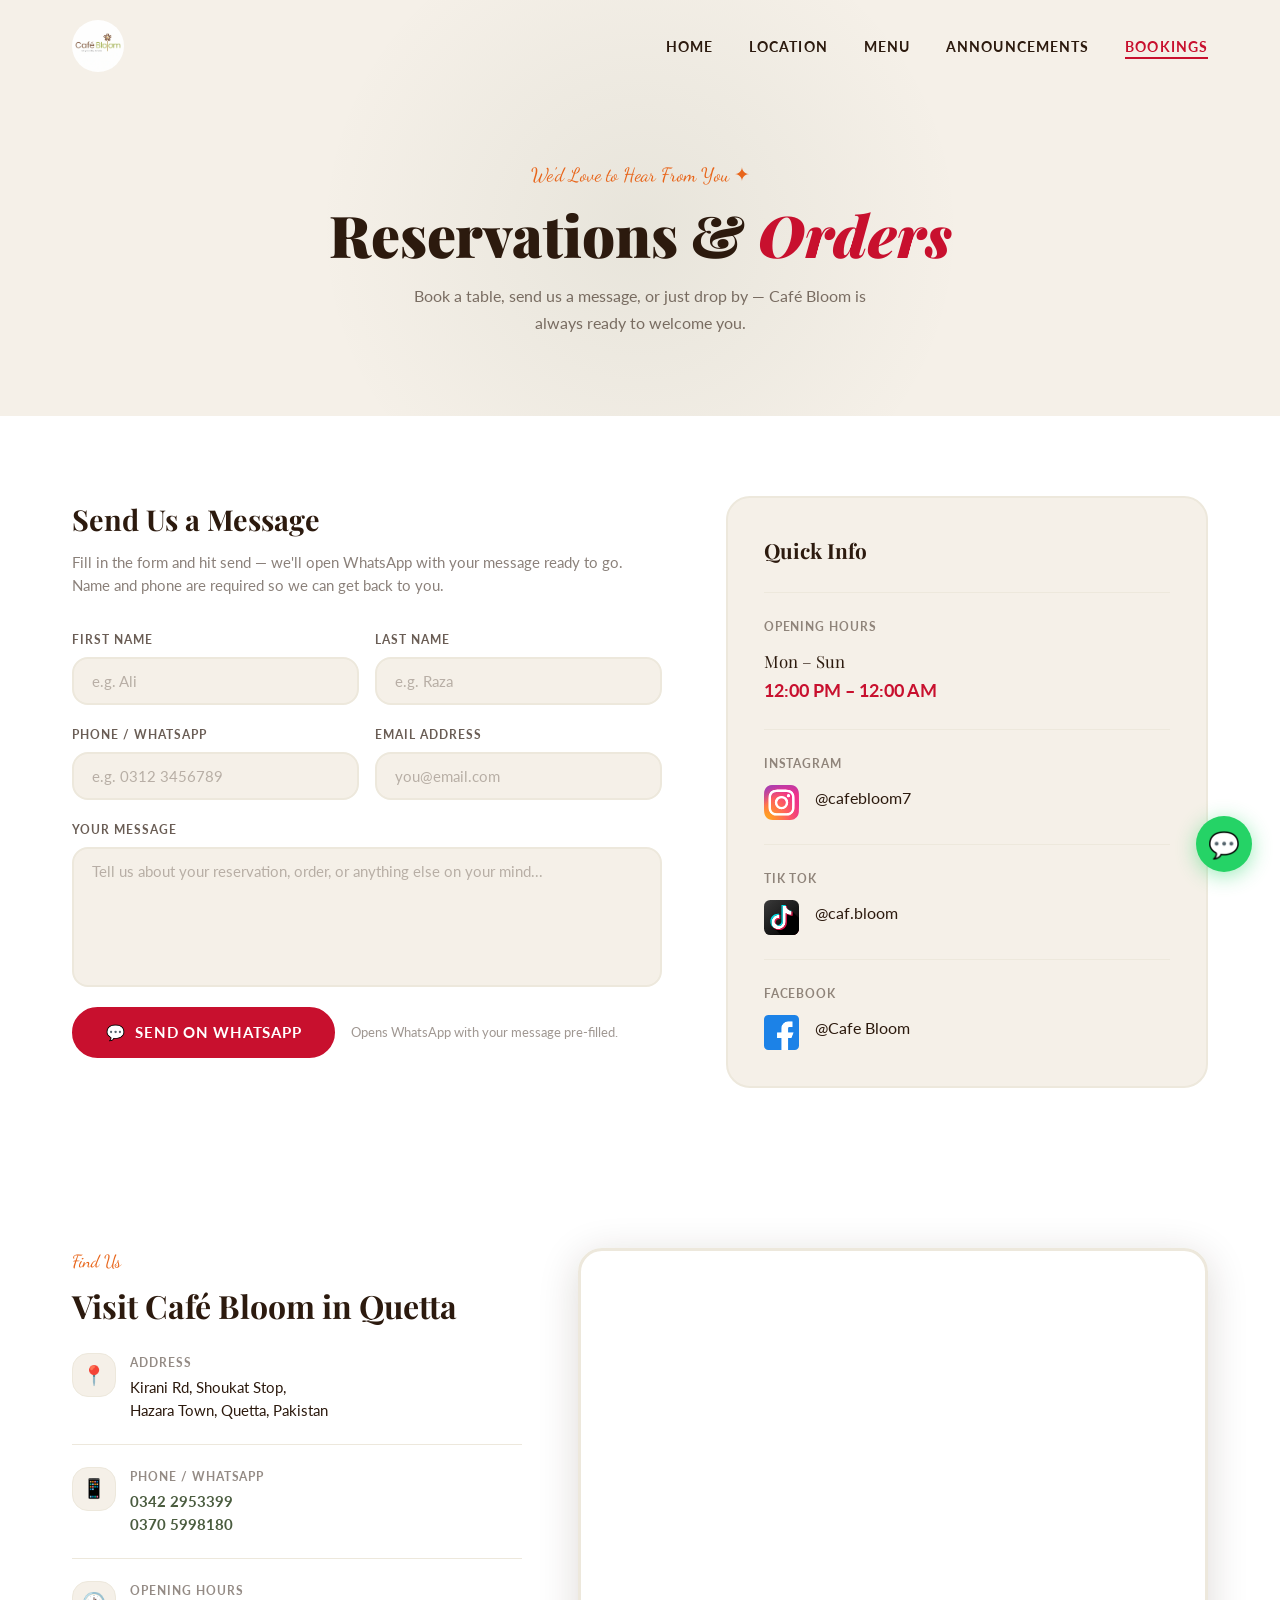
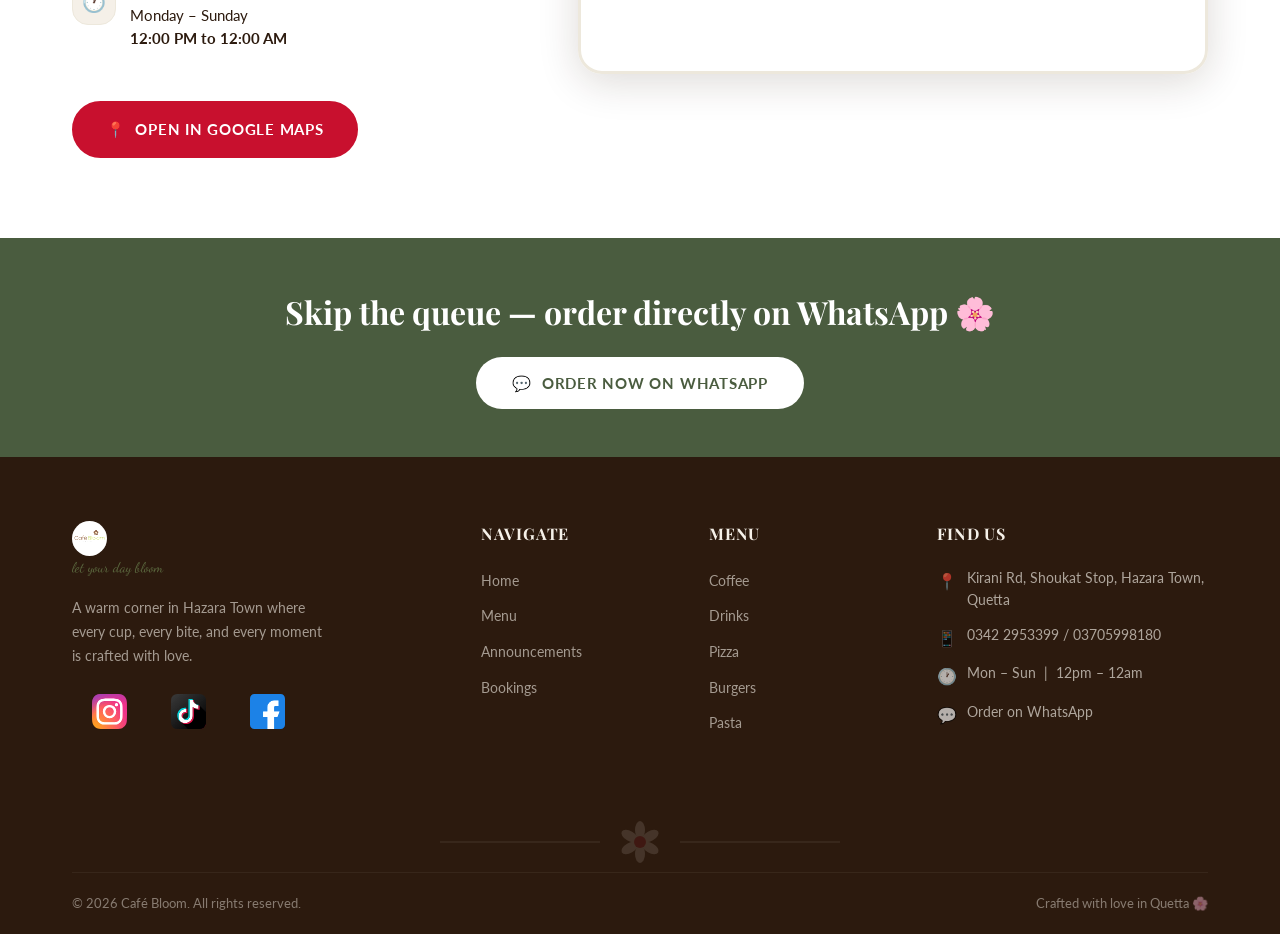
==== commit c162e272: "Fix social media links in contact.html" ====
--- a/contact.html
+++ b/contact.html
@@ -153,14 +153,33 @@
 
             <hr class="contact-sidebar__divider">
 
-            <p class="contact-sidebar__label">Follow Along</p>
+            <p class="contact-sidebar__label">Instagram</p>
             <a href="https://www.instagram.com/cafebloom7" target="_blank" rel="noopener" class="contact-sidebar__ig-link">
-              <span class="contact-sidebar__ig-icon">📸</span>
-              @cafebloom7
+              <span class="contact-sidebar__social-icon">
+                <img src="./assets/images/instagram.svg" alt="Instagram">
+                <span>@cafebloom7</span>
+              </span>
             </a>
+            <hr class="contact-sidebar__divider">
+
+            <p class="contact-sidebar__label">Tik Tok</p>
+            <a href="https://www.tiktok.com/@caf.bloom?_r=1&_t=ZS-93JPcuxWNKZ" target="_blank" rel="noopener" class="contact-sidebar__ig-link">
+              <span class="contact-sidebar__social-icon">
+                <img src="./assets/images/tiktok.svg" alt="TikTok">
+                <span>@caf.bloom</span>
+              </span>
+            </a>
+            <hr class="contact-sidebar__divider">
+
+            <p class="contact-sidebar__label">Facebook</p>
+            <a href="https://www.facebook.com/share/18GyBNtfqT/" target="_blank" rel="noopener" class="contact-sidebar__ig-link">
+              <span class="contact-sidebar__social-icon">
+                <img src="./assets/images/facebook.svg" alt="Facebook">
+                <span>@Cafe Bloom</span>
+              </span>
+            </a>
 
           </aside>
-
         </div>
       </div>
     </section>
@@ -200,7 +219,7 @@
                 <p class="location-detail__value">Monday – Sunday<br /><strong>12:00 PM to 12:00 AM</strong></p>
               </div>
             </div>
-
+<!-- 
             <div class="location-detail">
               <div class="location-detail__icon" aria-hidden="true">📸</div>
               <div>
@@ -209,7 +228,7 @@
                   <a href="https://www.instagram.com/cafebloom7" target="_blank" rel="noopener">@cafebloom7</a>
                 </p>
               </div>
-            </div>
+            </div> -->
 
             <a href="https://maps.app.goo.gl/Kwg6D73yTNgVVbVa8" target="_blank" rel="noopener" class="btn-primary" style="margin-top: 8px; width: fit-content;">
               📍 &nbsp;Open in Google Maps
--- a/assets/css/style.css
+++ b/assets/css/style.css
@@ -74,7 +74,9 @@
 /* ===== IMAGES ===== */
 .img-bloom {
   height: auto;
-  width: clamp(160px, 25vw, 380px);
+  width: 25vw;
+  max-width: 380px;
+  margin: 0 auto;
 }
 
 .img-logo {
@@ -599,47 +601,80 @@
 }
 
 .announcement-card {
-  background: rgba(255, 255, 255, 0.07);
-  border: 1px solid rgba(255, 255, 255, 0.12);
+  background: var(--color-white);
+  border: 2px solid transparent;
   border-radius: var(--radius-md);
-  padding: 28px 28px 24px;
-  transition: var(--transition);
-  backdrop-filter: blur(4px);
+  overflow: hidden;
+  display: flex;
+  flex-direction: column;
   box-shadow: var(--shadow-sm);
+  transition: var(--transition);
 }
 
 .announcement-card:hover {
-  background: rgba(255, 255, 255, 0.12);
-  transform: translateY(-4px);
-  box-shadow: var(--shadow-md);
+  transform: translateY(-6px);
+  box-shadow: var(--shadow-lg);
+  border-color: var(--color-cream-dark);
+}
+
+.announcement-card__image {
+  aspect-ratio: 16 / 7;
+  display: flex;
+  align-items: center;
+  justify-content: center;
+  font-size: 3rem;
+  overflow: hidden;
+}
+
+.announcement-card--menu  .announcement-card__image { background: linear-gradient(135deg, #4A5C3F, #7A9B5F); }
+.announcement-card--update .announcement-card__image { background: linear-gradient(135deg, #2C1A0E, #5C3D25); }
+.announcement-card--event .announcement-card__image  { background: linear-gradient(135deg, #C8102E, #E8651A); }
+.announcement-card--promo .announcement-card__image  { background: linear-gradient(135deg, #E8651A, #F5A623); }
+
+.announcement-card__body {
+  padding: 20px 24px 24px;
+  flex: 1;
+  display: flex;
+  flex-direction: column;
+  background: var(--color-white);
 }
 
 .announcement-card__badge {
   display: inline-block;
-  background: var(--color-primary);
   color: var(--color-white);
   font-size: 0.7rem;
   font-weight: 700;
-  letter-spacing: 0.1em;
+  letter-spacing: 0.08em;
   text-transform: uppercase;
-  padding: 4px 12px;
+  padding: 3px 10px;
   border-radius: var(--radius-pill);
+  margin-bottom: 8px;
+}
+
+.announcement-card--menu  .announcement-card__badge { background: var(--color-green); }
+.announcement-card--update .announcement-card__badge { background: var(--color-brown); }
+.announcement-card--event .announcement-card__badge  { background: var(--color-primary); }
+.announcement-card--promo .announcement-card__badge  { background: var(--color-orange); }
+
+.announcement-card__title {
+  font-family: var(--font-display);
+  font-size: 1.1rem;
+  font-weight: 700;
+  color: var(--color-brown);
+  margin-bottom: 6px;
+}
+
+.announcement-card__text {
+  font-size: 0.85rem;
+  color: var(--color-brown);
+  opacity: 0.65;
+  line-height: 1.6;
   margin-bottom: 16px;
-}
-
-.announcement-card__title {
-  font-family: var(--font-display);
-  font-size: 1.25rem;
-  font-weight: 700;
-  color: var(--color-white);
-  margin-bottom: 10px;
-}
-
-.announcement-card__text {
-  font-size: 0.9rem;
-  color: var(--color-cream);
-  line-height: 1.6;
-  margin-bottom: 20px;
+  flex: 1;
+}
+
+.announcement-card .btn-outline-green {
+  align-self: flex-start;
 }
 
 .btn-outline-white {
@@ -709,19 +744,20 @@
 .testimonial-card {
   background: var(--color-white);
   border-radius: var(--radius-md);
-  padding: 40px 48px;
+  padding: 28px 32px 32px;
   max-width: 760px;
   width: 100%;
   text-align: center;
   box-shadow: var(--shadow-sm);
-  border: 1px solid var(--color-cream-dark);
+  border: 2px solid transparent;
   position: relative;
   transition: var(--transition);
 }
 
 .testimonial-card:hover {
   box-shadow: var(--shadow-md);
-  transform: translateY(-2px);
+  transform: translateY(-4px);
+  border-color: var(--color-cream-dark);
 }
 
 .testimonial-card::before {
@@ -933,9 +969,6 @@
   display: flex;
   align-items: center;
   justify-content: space-between;
-}
-
-.footer__copyright {
   font-size: 0.82rem;
   opacity: 0.45;
 }
@@ -965,6 +998,11 @@
     --spacing-section: 56px;
   }
 
+  .img-bloom {
+    width: 60vw;
+    max-width: none;
+  }
+
   .nav__links {
     display: none;
   }
@@ -980,10 +1018,6 @@
   .hero__inner {
     grid-template-columns: 1fr;
     text-align: center;
-  }
-
-  .hero__illustration {
-    order: -1;
   }
 
   .hero__title {
@@ -1597,7 +1631,7 @@
 
 /* ===== WHY US ===== */
 .why-us {
-  background-color: var(--color-cream);
+  background-color: var(--color-cream-dark);
   padding: var(--spacing-section) 1.5rem;
   position: relative;
   overflow: hidden;
@@ -2056,22 +2090,16 @@
   margin-top: 2px;
 }
 
-.contact-sidebar__ig-link {
-  display: flex;
-  align-items: center;
-  gap: 12px;
-  color: var(--color-brown);
-  font-weight: 700;
-  font-size: 0.95rem;
-  transition: var(--transition);
-}
-
-.contact-sidebar__ig-link:hover {
-  color: var(--color-primary);
-}
-
-.contact-sidebar__ig-icon {
-  font-size: 1.4rem;
+.contact-sidebar__social-icon {
+  display: flex;
+  gap: 16px;
+}
+
+.contact-sidebar__social-icon img{
+  height: 35px;
+  width: auto;
+  object-fit: cover;
+  filter: brightness(1.1);
 }
 
 /* ===== FOOTER INSTAGRAM LINK ===== */
@@ -2203,8 +2231,8 @@
 
 /* ===== EVENT CARD ===== */
 .event-card {
-  background: var(--color-white);
-  border-radius: var(--radius-lg);
+  background: var(--color-cream);
+  border-radius: var(--radius-md);
   overflow: hidden;
   box-shadow: var(--shadow-sm);
   border: 2px solid transparent;
@@ -2252,10 +2280,11 @@
 }
 
 .event-card__body {
-  padding: 28px 32px 32px;
+  padding: 20px 24px 24px;
   flex: 1;
   display: flex;
   flex-direction: column;
+  background: var(--color-white);
 }
 
 .event-card__meta {
@@ -2267,11 +2296,11 @@
 
 .event-card__badge {
   display: inline-block;
-  font-size: 0.68rem;
-  font-weight: 700;
-  letter-spacing: 0.1em;
+  font-size: 0.7rem;
+  font-weight: 700;
+  letter-spacing: 0.08em;
   text-transform: uppercase;
-  padding: 4px 12px;
+  padding: 3px 10px;
   border-radius: var(--radius-pill);
   color: var(--color-white);
 }
@@ -2329,7 +2358,7 @@
 
 .event-modal {
   background: var(--color-white);
-  border-radius: var(--radius-lg);
+  border-radius: var(--radius-md);
   max-width: 560px;
   width: 100%;
   overflow: hidden;
@@ -2355,7 +2384,7 @@
 }
 
 .event-modal__body {
-  padding: 32px 36px 36px;
+  padding: 20px 24px 24px;
 }
 
 .event-modal__meta {
@@ -2464,7 +2493,7 @@
   }
 
   .event-card__body {
-    padding: 22px 22px 26px;
+    padding: 16px 18px 20px;
   }
 
   .event-modal__body {
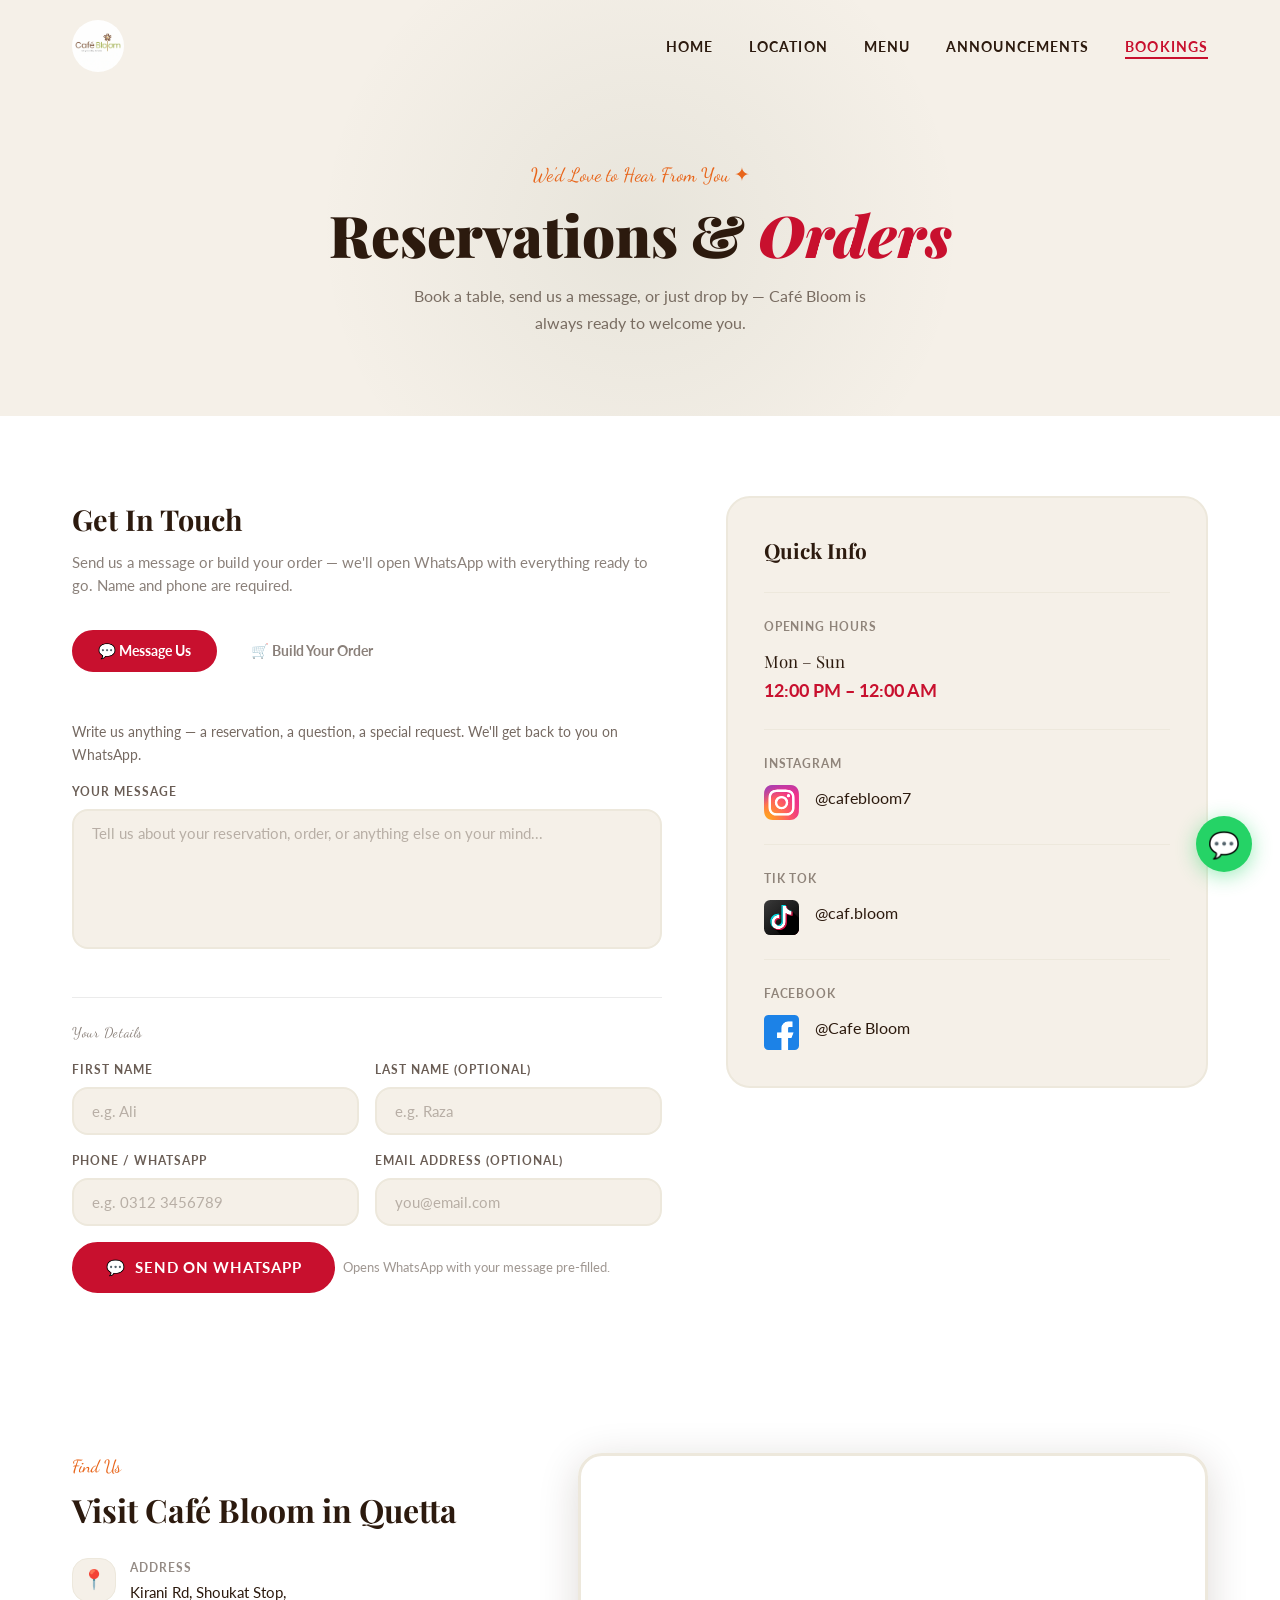
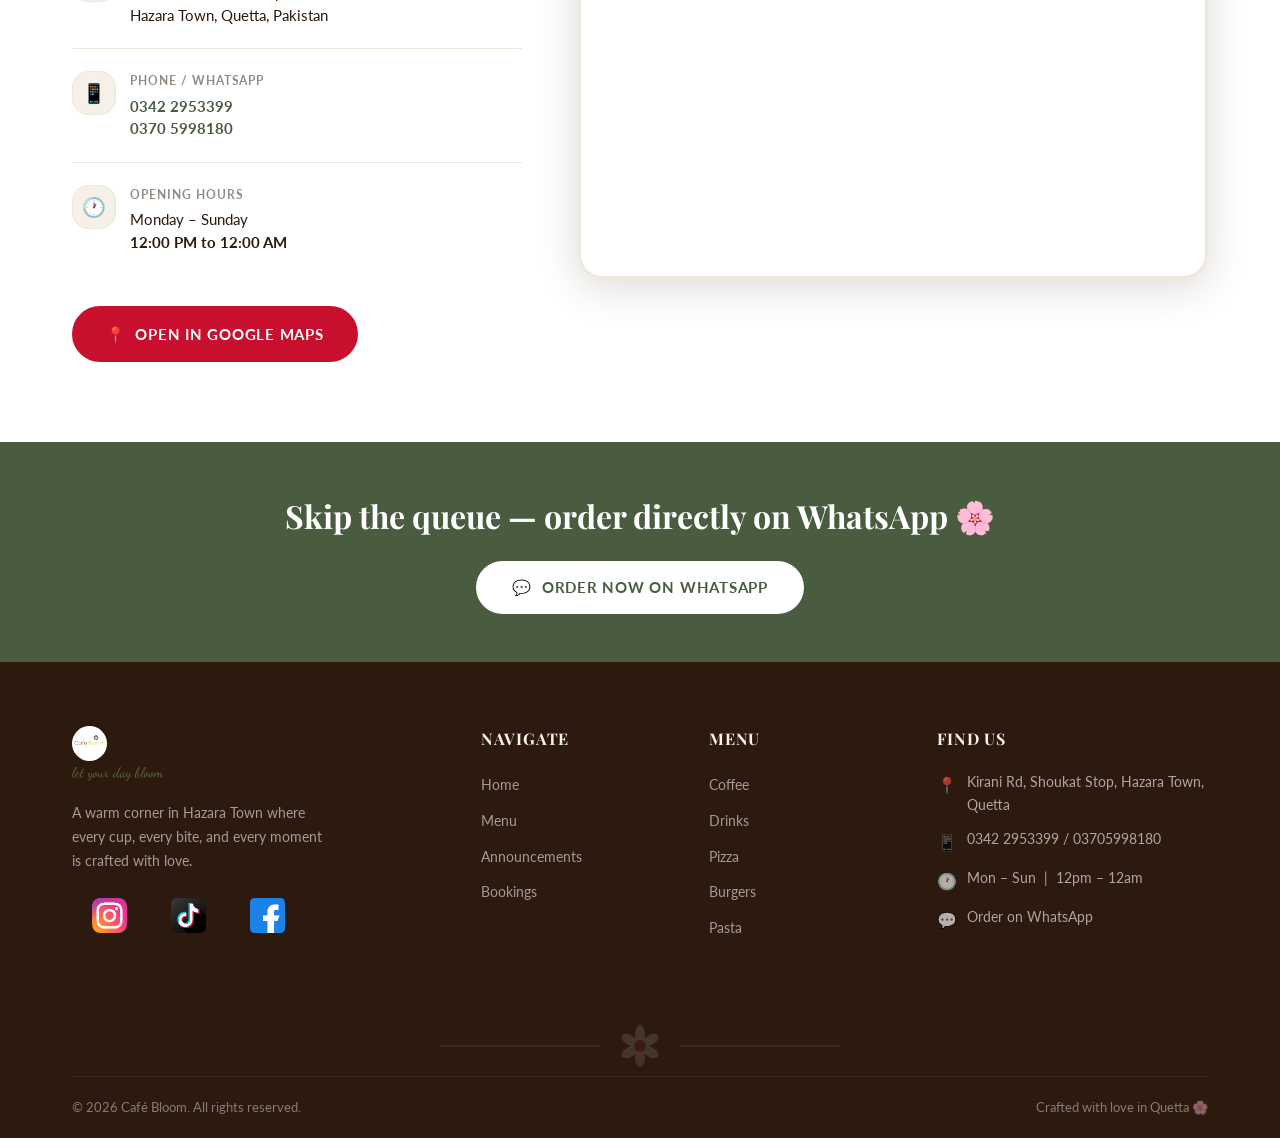
==== commit 925bc6f3: "Add tabs in contact page for orders and messages." ====
--- a/contact.html
+++ b/contact.html
@@ -59,7 +59,6 @@
         </div>
       </div>
     </section>
-
     <!-- ===== FORM + SIDE INFO ===== -->
     <section class="contact-body" aria-labelledby="form-heading">
       <div class="container">
@@ -67,74 +66,89 @@
 
           <!-- FORM BLOCK -->
           <div class="contact-form-block">
-            <h2 class="contact-form-block__heading" id="form-heading">Send Us a Message</h2>
-            <p class="contact-form-block__sub">Fill in the form and hit send — we'll open WhatsApp with your message ready to go. Name and phone are required so we can get back to you.</p>
+            <h2 class="contact-form-block__heading" id="form-heading">Get In Touch</h2>
+            <p class="contact-form-block__sub">Send us a message or build your order — we'll open WhatsApp with everything ready to go. Name and phone are required.</p>
 
             <form class="contact-form" id="contactForm" novalidate>
-              <div class="form-row">
+
+              <!-- ── Main tabs ── -->
+              <div class="form-tabs" role="tablist" aria-label="Contact method">
+                <button type="button" class="form-tab-btn active" data-form-tab="message" role="tab" aria-selected="true">💬 Message Us</button>
+                <button type="button" class="form-tab-btn" data-form-tab="order" role="tab" aria-selected="false">🛒 Build Your Order</button>
+              </div>
+
+              <!-- ── Message panel ── -->
+              <div class="form-tab-panel active" data-form-panel="message">
+                <p class="message-panel__intro">Write us anything — a reservation, a question, a special request. We'll get back to you on WhatsApp.</p>
                 <div class="form-group">
-                  <label for="firstName">First Name</label>
-                  <input
-                    type="text"
-                    id="firstName"
-                    name="firstName"
-                    placeholder="e.g. Ali"
-                    autocomplete="given-name"
-                    required
-                  />
-                </div>
-                <div class="form-group">
-                  <label for="lastName">Last Name</label>
-                  <input
-                    type="text"
-                    id="lastName"
-                    name="lastName"
-                    placeholder="e.g. Raza"
-                    autocomplete="family-name"
-                    required
-                  />
+                  <label for="message">Your Message</label>
+                  <textarea
+                    id="message"
+                    name="message"
+                    placeholder="Tell us about your reservation, order, or anything else on your mind..."
+                  ></textarea>
                 </div>
               </div>
 
-              <div class="form-row">
-                <div class="form-group">
-                  <label for="phone">Phone / WhatsApp</label>
-                  <input
-                    type="tel"
-                    id="phone"
-                    name="phone"
-                    placeholder="e.g. 0312 3456789"
-                    autocomplete="tel"
-                    required
-                  />
+              <!-- ── Order panel ── -->
+              <div class="form-tab-panel" data-form-panel="order">
+
+                <div class="order-cat-tabs" role="tablist" aria-label="Menu category">
+                  <button type="button" class="order-cat-btn active" data-order-tab="drinks">☕ Drinks</button>
+                  <button type="button" class="order-cat-btn" data-order-tab="food">🍝 Food</button>
+                  <button type="button" class="order-cat-btn" data-order-tab="pizza">🍕 Pizza</button>
                 </div>
-                <div class="form-group">
-                  <label for="email">Email Address</label>
-                  <input
-                    type="email"
-                    id="email"
-                    name="email"
-                    placeholder="you@email.com"
-                    autocomplete="email"
-                  />
+
+                <div class="order-cat-panel active" data-order-panel="drinks"></div>
+                <div class="order-cat-panel"        data-order-panel="food"></div>
+                <div class="order-cat-panel"        data-order-panel="pizza"></div>
+
+                <div class="order-summary" id="orderSummary" aria-live="polite">
+                  <div class="order-summary__empty" id="orderEmpty">No items yet — pick something above 🌸</div>
+                  <ul class="order-summary__list" id="orderList" hidden></ul>
+                  <div class="order-summary__footer" id="orderFooter" hidden>
+                    <span class="order-summary__total">Total: <strong id="orderTotal">Rs. 0</strong></span>
+                    <button type="button" class="order-summary__clear" id="clearOrder">Clear all</button>
+                  </div>
                 </div>
+
+                <div class="order-note form-group">
+                  <label for="orderNote">Additional Notes <span class="form-optional">(optional)</span></label>
+                  <textarea id="orderNote" name="orderNote" placeholder="Special requests, allergies, delivery instructions..."></textarea>
+                </div>
+
               </div>
 
-              <div class="form-group">
-                <label for="message">Your Message</label>
-                <textarea
-                  id="message"
-                  name="message"
-                  placeholder="Tell us about your reservation, order, or anything else on your mind..."
-                  required
-                ></textarea>
-              </div>
-
-              <div class="form-submit">
-                <button type="submit" class="btn-primary" id="submitBtn">
-                  💬 &nbsp;Send on WhatsApp
-                </button>
-                <p class="form-note">Opens WhatsApp with your message pre-filled.</p>
+              <!-- ── Shared footer: always visible ── -->
+              <div class="form-shared">
+                <span class="form-shared__label">Your Details</span>
+
+                <div class="form-row">
+                  <div class="form-group">
+                    <label for="firstName">First Name</label>
+                    <input type="text" id="firstName" name="firstName" placeholder="e.g. Ali" autocomplete="given-name" required />
+                  </div>
+                  <div class="form-group">
+                    <label for="lastName">Last Name (OPTIONAL)</label>
+                    <input type="text" id="lastName" name="lastName" placeholder="e.g. Raza" autocomplete="family-name" />
+                  </div>
+                </div>
+
+                <div class="form-row">
+                  <div class="form-group">
+                    <label for="phone">Phone / WhatsApp</label>
+                    <input type="tel" id="phone" name="phone" placeholder="e.g. 0312 3456789" autocomplete="tel" required />
+                  </div>
+                  <div class="form-group">
+                    <label for="email">Email Address (OPTIONAL)</label>
+                    <input type="email" id="email" name="email" placeholder="you@email.com" autocomplete="email" />
+                  </div>
+                </div>
+
+                <div class="form-submit">
+                  <button type="submit" class="btn-primary" id="submitBtn">💬 &nbsp;Send on WhatsApp</button>
+                  <p class="form-note">Opens WhatsApp with your message pre-filled.</p>
+                </div>
               </div>
 
             </form>
@@ -160,6 +174,7 @@
                 <span>@cafebloom7</span>
               </span>
             </a>
+
             <hr class="contact-sidebar__divider">
 
             <p class="contact-sidebar__label">Tik Tok</p>
@@ -169,6 +184,7 @@
                 <span>@caf.bloom</span>
               </span>
             </a>
+
             <hr class="contact-sidebar__divider">
 
             <p class="contact-sidebar__label">Facebook</p>
@@ -219,16 +235,6 @@
                 <p class="location-detail__value">Monday – Sunday<br /><strong>12:00 PM to 12:00 AM</strong></p>
               </div>
             </div>
-<!-- 
-            <div class="location-detail">
-              <div class="location-detail__icon" aria-hidden="true">📸</div>
-              <div>
-                <p class="location-detail__label">Instagram</p>
-                <p class="location-detail__value">
-                  <a href="https://www.instagram.com/cafebloom7" target="_blank" rel="noopener">@cafebloom7</a>
-                </p>
-              </div>
-            </div> -->
 
             <a href="https://maps.app.goo.gl/Kwg6D73yTNgVVbVa8" target="_blank" rel="noopener" class="btn-primary" style="margin-top: 8px; width: fit-content;">
               📍 &nbsp;Open in Google Maps
@@ -351,56 +357,329 @@
     <span class="whatsapp-fab__tooltip">Order on WhatsApp</span>
   </a>
   <script src="assets/js/main.js" defer></script>
-
-  <!-- ===== CONTACT FORM JS ===== -->
-  <script defer>
-  (function() {
-    'use strict';
-
-    const form = document.getElementById('contactForm');
-    const submitBtn = document.getElementById('submitBtn');
-
-    if (!form) return;
-
-    const WA_NUMBER = '923422953399';
-
-    const markInvalid = (field) => {
-      field.style.borderColor = 'var(--color-primary)';
-      field.addEventListener('input', () => {
-        field.style.borderColor = '';
-      }, { once: true });
-    };
-
-    form.addEventListener('submit', (e) => {
-      e.preventDefault();
-
-      const firstName = form.firstName.value.trim();
-      const lastName  = form.lastName.value.trim();
-      const phone     = form.phone.value.trim();
-      const message   = form.message.value.trim();
-
-      let valid = true;
-      if (!firstName) { markInvalid(form.firstName); valid = false; }
-      if (!phone)     { markInvalid(form.phone);     valid = false; }
-      if (!message)   { markInvalid(form.message);   valid = false; }
+<!-- ===== ORDER BUILDER JS ===== -->
+<script defer>
+(function() {
+  'use strict';
+
+  const MENU = {
+    drinks: [
+      { id: 'espresso',    name: 'Espresso',            emoji: '☕', price: 250  },
+      { id: 'latte',       name: 'Café Latte',           emoji: '☕', price: 350  },
+      { id: 'cappuccino',  name: 'Cappuccino',           emoji: '☕', price: 350  },
+      { id: 'americano',   name: 'Americano',            emoji: '☕', price: 280  },
+      { id: 'mocha',       name: 'Mocha',                emoji: '☕', price: 380  },
+      { id: 'hot-choc',    name: 'Hot Chocolate',        emoji: '🍫', price: 320  },
+      { id: 'cold-coffee', name: 'Cold Coffee',          emoji: '🥤', price: 350  },
+      { id: 'straw-shake', name: 'Strawberry Shake',     emoji: '🍓', price: 400  },
+      { id: 'choc-shake',  name: 'Chocolate Shake',      emoji: '🍫', price: 420  },
+      { id: 'mango',       name: 'Mango Cooler',         emoji: '🥭', price: 380  },
+      { id: 'mint-lem',    name: 'Mint Lemonade',        emoji: '🍋', price: 320  },
+      { id: 'bloom-cool',  name: 'Bloom Cooler',         emoji: '🌸', price: 450  },
+    ],
+    food: [
+      { id: 'mex-crunch-p', name: 'Mexican Crunch (Pasta)',    emoji: '🍝', price: 949  },
+      { id: 'penni-sp',     name: 'Penni Special',             emoji: '🍝', price: 849  },
+      { id: 'bloom-pasta',  name: 'Bloom Special (Pasta)',     emoji: '🌸', price: 949  },
+      { id: 'spice-blast',  name: 'Spice Blast',               emoji: '🔥', price: 649  },
+      { id: 'macron-sp',    name: 'Macron Special',            emoji: '🍝', price: 699  },
+      { id: 'malai-pasta',  name: 'Malai Special (Pasta)',     emoji: '🍝', price: 749  },
+      { id: 'chkn-patty',   name: 'Chicken Patty Burger',     emoji: '🍔', price: 499  },
+      { id: 'pizza-burger', name: 'Pizza Burger',              emoji: '🍕', price: 549  },
+      { id: 'zinger',       name: 'Zinger Burger',             emoji: '🍔', price: 599  },
+      { id: 'mex-double',   name: 'Mexican Double Crunch',     emoji: '🌮', price: 1099 },
+      { id: 'tower-sp',     name: 'Tower Special',             emoji: '🏰', price: 849  },
+      { id: 'beef-smash',   name: 'Beef Smashed',              emoji: '🥩', price: 799  },
+      { id: 'beef-double',  name: 'Beef Double',               emoji: '🥩', price: 1499 },
+      { id: 'mex-beef',     name: 'Mexican Beef',              emoji: '🌶️', price: 849  },
+      { id: 'nug-burger',   name: 'Nug Burger',                emoji: '🍗', price: 449  },
+      { id: 'nuggets-6',    name: 'Special Nuggets (6 Pcs)',   emoji: '🍗', price: 349  },
+      { id: 'nuggets-12',   name: 'Special Nuggets (12 Pcs)', emoji: '🍗', price: 549  },
+    ],
+    pizza: [
+      { id: 'tikka',     name: 'Tikka',               emoji: '🍕', prices: { S:449,  M:849,  L:1199, XL:1699, XXL:2199 } },
+      { id: 'fajita',    name: 'Fajita',              emoji: '🌮', prices: { S:449,  M:849,  L:1199, XL:1699, XXL:2199 } },
+      { id: 'malai',     name: 'Malai Boti',          emoji: '🍗', prices: { S:449,  M:849,  L:1199, XL:1699, XXL:2199 } },
+      { id: 'supreme',   name: 'Supreme',             emoji: '👑', prices: { S:449,  M:849,  L:1199, XL:1699, XXL:2199 } },
+      { id: 'silican',   name: 'Hot Silican',         emoji: '🔥', prices: { S:449,  M:849,  L:1199, XL:1699, XXL:2199 } },
+      { id: 'euro',      name: 'Classic Euro',        emoji: '🇮🇹', prices: { S:449,  M:849,  L:1199, XL:1699, XXL:2199 } },
+      { id: 'mex-360',   name: 'Mexican 360 Spices',  emoji: '🌶️', prices: { S:449,  M:849,  L:1199, XL:1699, XXL:2199 } },
+      { id: 'big-bite',  name: 'Big Bite',            emoji: '🍕', prices: { S:549,  M:949,  L:1499, XL:1999, XXL:2499 } },
+      { id: 'ny-crust',  name: 'NY Stuffed Crust',    emoji: '🗽', prices: { S:549,  M:949,  L:1499, XL:1999, XXL:2499 } },
+      { id: 'cb-sp',     name: 'Café Bloom Special',  emoji: '🌸', prices: { S:549,  M:949,  L:1499, XL:1999, XXL:2499 } },
+      { id: 'dbl-melt',  name: 'Double Melt Special', emoji: '🧀', prices: { S:549,  M:949,  L:1499, XL:1999, XXL:2499 } },
+      { id: 'keb-2ngt',  name: 'Kebab 2 Night',       emoji: '🌙', prices: { S:549,  M:949,  L:1499, XL:1999, XXL:2499 } },
+      { id: 'crown',     name: 'Crown Crust',         emoji: '👑', prices: { S:549,  M:949,  L:1499, XL:1999, XXL:2499 } },
+      { id: 'chsy-stf',  name: 'Cheesy Stuffed',      emoji: '🧀', prices: { S:549,  M:949,  L:1499, XL:1999, XXL:2499 } },
+      { id: 'keb-stf',   name: 'Kebab Stuffed',       emoji: '🥙', prices: { S:549,  M:949,  L:1499, XL:1999, XXL:2499 } },
+      { id: 'half-half', name: 'Half & Half',         emoji: '🍕', prices: { S:549,  M:949,  L:1499, XL:1999, XXL:2499 } },
+    ]
+  };
+
+  const order = {};
+
+  /* ---- Render ---- */
+  const renderDrinksFood = (category) => {
+    const panel = document.querySelector(`[data-order-panel="${category}"]`);
+    if (!panel) return;
+    panel.innerHTML = MENU[category].map(item => `
+      <div class="order-item">
+        <span class="order-item__emoji" aria-hidden="true">${item.emoji}</span>
+        <span class="order-item__name">${item.name}</span>
+        <span class="order-item__price">Rs. ${item.price.toLocaleString()}</span>
+        <div class="order-item__controls">
+          <button type="button" class="order-item__btn order-item__btn--dec" data-id="${item.id}" aria-label="Remove ${item.name}">−</button>
+          <span class="order-item__qty" id="qty-${item.id}">0</span>
+          <button type="button" class="order-item__btn order-item__btn--inc" data-id="${item.id}" aria-label="Add ${item.name}">+</button>
+        </div>
+      </div>
+    `).join('');
+  };
+
+  const renderPizza = () => {
+    const panel = document.querySelector('[data-order-panel="pizza"]');
+    if (!panel) return;
+    const sizes = ['S', 'M', 'L', 'XL', 'XXL'];
+    panel.innerHTML = MENU.pizza.map(item => `
+      <div class="order-item order-item--pizza">
+        <span class="order-item__emoji" aria-hidden="true">${item.emoji}</span>
+        <span class="order-item__name">${item.name}</span>
+        <select class="order-item__size-select" data-pizza-id="${item.id}" aria-label="Size for ${item.name}">
+          ${sizes.map(s => `<option value="${s}" data-price="${item.prices[s]}">${s} — Rs. ${item.prices[s].toLocaleString()}</option>`).join('')}
+        </select>
+        <button type="button" class="order-item__add-btn" data-pizza-id="${item.id}" aria-label="Add ${item.name}">+ Add</button>
+      </div>
+    `).join('');
+  };
+
+  /* ---- State ---- */
+  const addSimpleItem = (id, name, price, emoji) => {
+    if (order[id]) { order[id].qty++; } else { order[id] = { name, price, qty: 1, emoji }; }
+    const el = document.getElementById(`qty-${id}`);
+    if (el) el.textContent = order[id].qty;
+    updateSummary();
+  };
+
+  const removeSimpleItem = (id) => {
+    if (!order[id]) return;
+    order[id].qty--;
+    if (order[id].qty <= 0) delete order[id];
+    const el = document.getElementById(`qty-${id}`);
+    if (el) el.textContent = order[id]?.qty ?? 0;
+    updateSummary();
+  };
+
+  const removeByKey = (key) => {
+    delete order[key];
+    const el = document.getElementById(`qty-${key}`);
+    if (el) el.textContent = 0;
+    updateSummary();
+  };
+
+  /* ---- Summary ---- */
+  const updateSummary = () => {
+    const list    = document.getElementById('orderList');
+    const empty   = document.getElementById('orderEmpty');
+    const footer  = document.getElementById('orderFooter');
+    const totalEl = document.getElementById('orderTotal');
+    if (!list) return;
+
+    const keys = Object.keys(order);
+    if (keys.length === 0) {
+      list.hidden = true; footer.hidden = true; empty.hidden = false;
+      return;
+    }
+
+    empty.hidden = true; list.hidden = false; footer.hidden = false;
+
+    let total = 0;
+    list.innerHTML = keys.map(key => {
+      const item = order[key];
+      const lineTotal = item.price * item.qty;
+      total += lineTotal;
+      return `<li class="order-summary__item">
+        <span>${item.emoji} ${item.name} × ${item.qty}</span>
+        <span>Rs. ${lineTotal.toLocaleString()}</span>
+        <button type="button" class="order-summary__remove" data-key="${key}" aria-label="Remove ${item.name}">×</button>
+      </li>`;
+    }).join('');
+
+    totalEl.textContent = `Rs. ${total.toLocaleString()}`;
+  };
+
+  /* ---- Event delegation: order items ---- */
+  document.querySelector('[data-form-panel="order"]')?.addEventListener('click', (e) => {
+    const inc      = e.target.closest('.order-item__btn--inc');
+    const dec      = e.target.closest('.order-item__btn--dec');
+    const addPizza = e.target.closest('.order-item__add-btn');
+
+    if (inc) {
+      const id = inc.dataset.id;
+      const item = [...MENU.drinks, ...MENU.food].find(i => i.id === id);
+      if (item) addSimpleItem(id, item.name, item.price, item.emoji);
+    }
+    if (dec) { removeSimpleItem(dec.dataset.id); }
+    if (addPizza) {
+      const pizzaId = addPizza.dataset.pizzaId;
+      const select  = document.querySelector(`select[data-pizza-id="${pizzaId}"]`);
+      const size    = select.value;
+      const price   = parseInt(select.options[select.selectedIndex].dataset.price);
+      const pizza   = MENU.pizza.find(p => p.id === pizzaId);
+      if (!pizza) return;
+
+      const key = `${pizzaId}-${size}`;
+      if (order[key]) { order[key].qty++; } else { order[key] = { name: `${pizza.name} (${size})`, price, qty: 1, emoji: pizza.emoji }; }
+      updateSummary();
+
+      addPizza.textContent = '✓ Added';
+      setTimeout(() => { addPizza.textContent = '+ Add'; }, 800);
+    }
+  });
+
+  /* ---- Event delegation: summary remove ---- */
+  document.getElementById('orderList')?.addEventListener('click', (e) => {
+    const btn = e.target.closest('.order-summary__remove');
+    if (btn) removeByKey(btn.dataset.key);
+  });
+
+  /* ---- Category sub-tab switching ---- */
+  document.querySelectorAll('.order-cat-btn').forEach(btn => {
+    btn.addEventListener('click', () => {
+      document.querySelectorAll('.order-cat-btn').forEach(b => b.classList.remove('active'));
+      document.querySelectorAll('.order-cat-panel').forEach(p => p.classList.remove('active'));
+      btn.classList.add('active');
+      document.querySelector(`[data-order-panel="${btn.dataset.orderTab}"]`)?.classList.add('active');
+    });
+  });
+
+  /* ---- Clear all ---- */
+  document.getElementById('clearOrder')?.addEventListener('click', () => {
+    Object.keys(order).forEach(k => delete order[k]);
+    document.querySelectorAll('.order-item__qty').forEach(el => (el.textContent = '0'));
+    updateSummary();
+  });
+
+  /* ---- Expose to form script ---- */
+  window.getOrderSummary = () => {
+    const keys = Object.keys(order);
+    if (keys.length === 0) return null;
+    let total = 0;
+    const lines = keys.map(key => {
+      const item = order[key];
+      const lineTotal = item.price * item.qty;
+      total += lineTotal;
+      return `  • ${item.name} × ${item.qty}  =  Rs. ${lineTotal.toLocaleString()}`;
+    });
+    return { lines, total };
+  };
+
+  window.resetOrder = () => {
+    Object.keys(order).forEach(k => delete order[k]);
+    document.querySelectorAll('.order-item__qty').forEach(el => (el.textContent = '0'));
+    updateSummary();
+  };
+
+  /* ---- Init ---- */
+  renderDrinksFood('drinks');
+  renderDrinksFood('food');
+  renderPizza();
+  updateSummary();
+
+})();
+</script>
+
+<!-- ===== FORM + TABS JS ===== -->
+<script defer>
+(function() {
+  'use strict';
+
+  const form      = document.getElementById('contactForm');
+  const submitBtn = document.getElementById('submitBtn');
+  if (!form) return;
+
+  const WA_NUMBER = '923422953399';
+  let activeTab   = 'message';
+
+  /* ---- Main tab switching ---- */
+  document.querySelectorAll('.form-tab-btn').forEach(btn => {
+    btn.addEventListener('click', () => {
+      activeTab = btn.dataset.formTab;
+
+      document.querySelectorAll('.form-tab-btn').forEach(b => {
+        b.classList.remove('active');
+        b.setAttribute('aria-selected', 'false');
+      });
+      document.querySelectorAll('[data-form-panel]').forEach(p => p.classList.remove('active'));
+
+      btn.classList.add('active');
+      btn.setAttribute('aria-selected', 'true');
+      document.querySelector(`[data-form-panel="${activeTab}"]`)?.classList.add('active');
+
+      submitBtn.innerHTML = activeTab === 'order'
+        ? '🛒 &nbsp;Send Order on WhatsApp'
+        : '💬 &nbsp;Send on WhatsApp';
+    });
+  });
+
+  /* ---- Validation helper ---- */
+  const markInvalid = (field) => {
+    field.style.borderColor = 'var(--color-primary)';
+    field.addEventListener('input', () => { field.style.borderColor = ''; }, { once: true });
+  };
+
+  /* ---- Submit ---- */
+  form.addEventListener('submit', (e) => {
+    e.preventDefault();
+
+    const firstName = form.firstName.value.trim();
+    const lastName  = form.lastName.value.trim();
+    const phone     = form.phone.value.trim();
+    const fullName  = lastName ? `${firstName} ${lastName}` : firstName;
+
+    let valid = true;
+    if (!firstName) { markInvalid(form.firstName); valid = false; }
+    if (!phone)     { markInvalid(form.phone);     valid = false; }
+
+    let text = `Hi Café Bloom! 🌸\n\nName: ${fullName}\nPhone: ${phone}`;
+
+    if (activeTab === 'message') {
+      const message = form.message.value.trim();
+      if (!message) { markInvalid(form.message); valid = false; }
       if (!valid) return;
-
-      const fullName = lastName ? `${firstName} ${lastName}` : firstName;
-      const text = `Hi Café Bloom! 🌸\n\nName: ${fullName}\nPhone: ${phone}\n\nMessage:\n${message}`;
-
-      submitBtn.textContent = 'Opening WhatsApp…';
-      submitBtn.disabled = true;
-
-      window.open(`https://wa.me/${WA_NUMBER}?text=${encodeURIComponent(text)}`, '_blank');
-
-      setTimeout(() => {
-        form.reset();
-        submitBtn.innerHTML = '💬 &nbsp;Send on WhatsApp';
-        submitBtn.disabled = false;
-      }, 1500);
-    });
-  })();
-  </script>
-
+      text += `\n\nMessage:\n${message}`;
+
+    } else {
+      const orderData = window.getOrderSummary?.();
+      if (!orderData) {
+        const summary = document.getElementById('orderSummary');
+        summary.style.borderColor = 'var(--color-primary)';
+        setTimeout(() => { summary.style.borderColor = ''; }, 1200);
+        valid = false;
+      }
+      if (!valid) return;
+
+      const note = form.orderNote?.value.trim();
+      text += `\n\n🛒 My Order:\n${orderData.lines.join('\n')}`;
+      text += `\n\n💰 Total: Rs. ${orderData.total.toLocaleString()}`;
+      if (note) text += `\n\n📝 Notes:\n${note}`;
+    }
+
+    submitBtn.textContent = 'Opening WhatsApp…';
+    submitBtn.disabled = true;
+
+    window.open(`https://wa.me/${WA_NUMBER}?text=${encodeURIComponent(text)}`, '_blank');
+
+    setTimeout(() => {
+      form.reset();
+      window.resetOrder?.();
+      submitBtn.innerHTML = activeTab === 'order'
+        ? '🛒 &nbsp;Send Order on WhatsApp'
+        : '💬 &nbsp;Send on WhatsApp';
+      submitBtn.disabled = false;
+    }, 1500);
+  });
+
+})();
+</script>
 </body>
 </html>
--- a/assets/css/style.css
+++ b/assets/css/style.css
@@ -1604,7 +1604,7 @@
 .form-submit {
   display: flex;
   align-items: center;
-  gap: 16px;
+  gap: 8px;
   flex-wrap: wrap;
 }
 
@@ -1613,6 +1613,205 @@
   color: var(--color-brown);
   opacity: 0.45;
 }
+
+/* ===== FORM TABS — mirrors menu-tab-btn ===== */
+.form-tabs { display: flex; gap: 8px; margin-bottom: 28px; flex-wrap: wrap; }
+
+.form-tab-btn {
+  font-family: var(--font-body);
+  font-size: 0.9rem;
+  font-weight: 700;
+  padding: 10px 24px;
+  border: 2px solid transparent;
+  border-radius: 999px;
+  background: transparent;
+  color: var(--color-brown);
+  cursor: pointer;
+  opacity: 0.55;
+  transition: all 0.2s ease;
+}
+.form-tab-btn:hover { opacity: 0.85; }
+.form-tab-btn.active {
+  background: var(--color-primary);
+  color: #fff;
+  opacity: 1;
+  border-color: var(--color-primary);
+}
+
+.form-tab-panel { display: none; }
+.form-tab-panel.active { display: block; }
+
+/* ===== MESSAGE PANEL ===== */
+.message-panel__intro {
+  font-size: 0.9rem;
+  color: var(--color-brown);
+  opacity: 0.65;
+  margin-bottom: 16px;
+  line-height: 1.6;
+}
+
+/* ===== ORDER CATEGORY SUB-TABS (outlined pills = visual hierarchy) ===== */
+.order-cat-tabs { display: flex; gap: 8px; margin-bottom: 20px; flex-wrap: wrap; }
+.order-cat-btn {
+  font-family: var(--font-body);
+  font-size: 0.82rem;
+  font-weight: 700;
+  padding: 7px 16px;
+  border: 1.5px solid rgba(0,0,0,0.18);
+  border-radius: 999px;
+  background: transparent;
+  color: var(--color-brown);
+  cursor: pointer;
+  opacity: 0.65;
+  transition: all 0.18s ease;
+}
+.order-cat-btn:hover { opacity: 1; border-color: var(--color-primary); color: var(--color-primary); }
+.order-cat-btn.active { border-color: var(--color-primary); color: var(--color-primary); opacity: 1; }
+
+.order-cat-panel { display: none; }
+.order-cat-panel.active { display: block; }
+
+/* ===== ORDER ITEMS ===== */
+.order-item {
+  display: flex;
+  align-items: center;
+  gap: 12px;
+  padding: 14px 0;
+  border-bottom: 1px solid rgba(0,0,0,0.07);
+  flex-wrap: wrap;
+}
+.order-item__emoji { font-size: 1.2rem; flex-shrink: 0; }
+.order-item__name {
+  font-family: var(--font-body);
+  font-weight: 700;
+  font-size: 0.9rem;
+  color: var(--color-brown);
+  flex: 1;
+  min-width: 140px;
+}
+.order-item__price {
+  font-family: var(--font-body);
+  font-size: 0.85rem;
+  color: var(--color-brown);
+  opacity: 0.6;
+  min-width: 80px;
+}
+.order-item__controls { display: flex; align-items: center; gap: 10px; margin-left: auto; }
+.order-item__btn {
+  width: 30px; height: 30px;
+  border-radius: 50%;
+  border: 2px solid var(--color-primary);
+  background: transparent;
+  color: var(--color-primary);
+  font-size: 1.1rem;
+  line-height: 1;
+  cursor: pointer;
+  transition: all 0.15s ease;
+  display: flex; align-items: center; justify-content: center;
+}
+.order-item__btn:hover { background: var(--color-primary); color: #fff; }
+.order-item__qty { min-width: 24px; text-align: center; font-weight: 700; font-size: 0.95rem; color: var(--color-brown); }
+.order-item__size-select {
+  font-family: var(--font-body);
+  font-size: 0.85rem;
+  padding: 7px 10px;
+  border: 1.5px solid rgba(0,0,0,0.15);
+  border-radius: 8px;
+  background: #fff;
+  color: var(--color-brown);
+  cursor: pointer;
+}
+.order-item__add-btn {
+  font-family: var(--font-body);
+  font-size: 0.85rem;
+  font-weight: 700;
+  padding: 7px 16px;
+  border-radius: 999px;
+  border: 2px solid var(--color-primary);
+  background: transparent;
+  color: var(--color-primary);
+  cursor: pointer;
+  transition: all 0.15s ease;
+  white-space: nowrap;
+}
+.order-item__add-btn:hover { background: var(--color-primary); color: #fff; }
+
+/* ===== ORDER SUMMARY ===== */
+.order-summary {
+  margin-top: 24px;
+  border: 2px solid rgba(0,0,0,0.08);
+  border-radius: 16px;
+  padding: 20px;
+  background: rgba(255,255,255,0.6);
+  transition: border-color 0.3s ease;
+}
+.order-summary__empty {
+  text-align: center;
+  font-family: var(--font-accent);
+  font-size: 1rem;
+  color: var(--color-brown);
+  opacity: 0.5;
+  padding: 8px 0;
+}
+.order-summary__list { list-style: none; padding: 0; margin: 0 0 16px; }
+.order-summary__item {
+  display: flex;
+  align-items: center;
+  gap: 12px;
+  padding: 9px 0;
+  border-bottom: 1px solid rgba(0,0,0,0.06);
+  font-size: 0.9rem;
+  font-family: var(--font-body);
+  color: var(--color-brown);
+}
+.order-summary__item span:first-child { flex: 1; }
+.order-summary__item span:nth-child(2) { font-weight: 700; white-space: nowrap; }
+.order-summary__remove {
+  background: none; border: none;
+  color: var(--color-brown); opacity: 0.3;
+  cursor: pointer; font-size: 1rem; padding: 0 4px; line-height: 1;
+  transition: opacity 0.15s;
+}
+.order-summary__remove:hover { opacity: 0.8; }
+.order-summary__footer {
+  display: flex; align-items: center; justify-content: space-between;
+  padding-top: 14px; flex-wrap: wrap; gap: 12px;
+}
+.order-summary__total { font-family: var(--font-display); font-size: 1.1rem; color: var(--color-brown); }
+.order-summary__total strong { color: var(--color-primary); }
+.order-summary__clear {
+  font-family: var(--font-body); font-size: 0.8rem;
+  background: none; border: 1.5px solid rgba(0,0,0,0.2);
+  border-radius: 999px; padding: 5px 14px;
+  cursor: pointer; color: var(--color-brown); opacity: 0.6; transition: all 0.15s;
+}
+.order-summary__clear:hover { opacity: 1; border-color: var(--color-primary); color: var(--color-primary); }
+
+/* ===== OPTIONAL NOTES (inside order panel) ===== */
+.order-note { margin-top: 20px; }
+.order-note textarea { min-height: 72px; font-size: 0.88rem; }
+.form-optional { opacity: 0.5; font-size: 0.85em; }
+
+/* ===== SHARED FOOTER ===== */
+.form-shared {
+  margin-top: 28px;
+  padding-top: 24px;
+  border-top: 1px solid rgba(0,0,0,0.08);
+}
+.form-shared__label {
+  display: block;
+  font-family: var(--font-accent);
+  font-size: 0.88rem;
+  color: var(--color-brown);
+  opacity: 0.55;
+  margin-bottom: 16px;
+  letter-spacing: 0.04em;
+}
+
+.form-shared input {
+  margin-bottom: 16px;
+}
+
 
 /* Form success state */
 .form-success {
